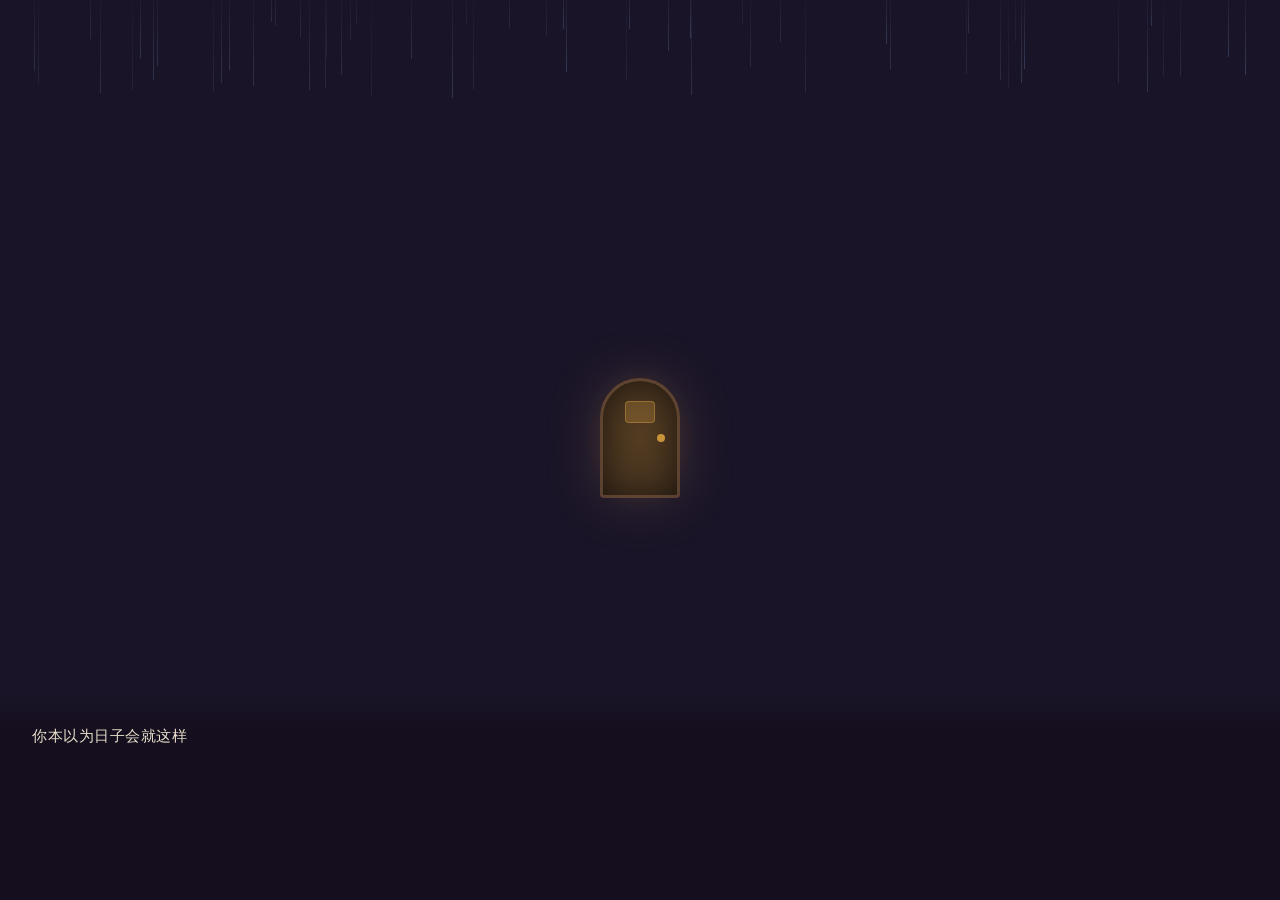
==== index.html @ b4257a32 "6.7" ====
<!DOCTYPE html>
<html lang="zh-CN">

<head>
  <meta charset="UTF-8">
  <meta name="viewport" content="width=device-width,initial-scale=1.0,maximum-scale=1.0,user-scalable=no">
  <title>拾猫记 · 有猫在就不一样</title>
  <link
    href="https://fonts.googleapis.com/css2?family=ZCOOL+KuaiLe&family=Nunito:wght@400;500;600;700;800;900&display=swap"
    rel="stylesheet">
  <link rel="stylesheet" href="./styles/main.css">
</head>

<body>

  <!-- ══════════════════════════════════════
     ONBOARDING
══════════════════════════════════════ -->
  <div id="ob">
    <div class="rain-wrap" id="rain"></div>
    <div class="door-scene">
      <div class="door">
        <div class="door-glow"></div>
        <div class="door-knob"></div>
        <div class="door-window"></div>
      </div>
      <div class="ob-cat" id="ob-cat">
        <img src="./assets/images/orange1.webp" style="width: 80px; height: auto; object-fit: contain;">
      </div>
    </div>

    <div class="ob-text-area">
      <p class="ob-line" id="ob0">你本以为日子会就这样</p>
      <p class="ob-line dim" id="ob1">平淡、无趣、重复地过下去</p>
      <p class="ob-line" id="ob2">直到那天晚上你回家——</p>
      <p class="ob-line" id="ob3">门口蹲着一只小猫</p>
      <p class="ob-line dim" id="ob4">它望着你，轻轻地叫了一声</p>
    </div>

    <div id="ob-name-step">
      <p class="ob-name-label">给它起个名字吧</p>
      <input class="ob-name-inp" id="ob-name-inp" type="text" placeholder="小橘 / 咪咪 / 豆豆..." maxlength="6">
      <button class="ob-start-btn" onclick="startApp()">带它回家 🐾</button>
    </div>
  </div>

  <!-- Stars layer -->
  <div class="stars" id="stars-layer"></div>

  <!-- ══════════════════════════════════════
     HOME SCREEN
══════════════════════════════════════ -->
  <div class="screen" id="s-home">

    <div class="time-banner">
      <div class="tb-left">
        <div class="time-word" id="time-word">清晨</div>
        <div class="time-sub" id="time-sub">今天也要好好过 ·͜·</div>
      </div>
      <div class="coin-chip">
        <span class="coin-icon">★</span>
        <span class="coin-val" id="coin-display">50</span>
      </div>
    </div>

    <div class="aff-strip">
      <div class="aff-hearts-row" id="aff-hearts"></div>
      <span class="aff-pct" id="aff-pct">0%</span>
      <span class="aff-level-badge" id="aff-badge">流浪猫</span>
    </div>

    <!-- 新增：饥饿度条 -->
    <div class="hunger-bar-wrap"
      style="margin: 8px 22px 0; background: var(--cream2); border-radius: 50px; padding: 4px 12px; display: flex; align-items: center; gap: 8px; border: 1px solid rgba(61,32,16,0.06);">
      <span style="font-size: 12px; font-weight: 800; color: var(--brown3); white-space: nowrap;">能量状态</span>
      <div style="flex: 1; height: 6px; background: rgba(61,32,16,0.1); border-radius: 3px; overflow: hidden;">
        <div id="hunger-fill" style="height: 100%; background: var(--sage); width: 100%; transition: width 0.5s;"></div>
      </div>
      <span id="hunger-label"
        style="font-size: 12px; font-weight: 700; color: var(--sage); min-width: 72px; text-align: right;">饱饱的 ✨</span>
    </div>

    <div class="cat-zone">
      <div class="bubble-wrap">
        <div class="speech-bub" id="speech-bub">喵……</div>
      </div>

      <button class="cat-btn" id="cat-home-btn" onclick="tapCatHome()">
        <img id="cat-main" class="anim-body" src="./assets/images/orange1.webp"
          style="width: 210px; height: auto; object-fit: contain; transform-origin: bottom center;">
        <div id="home-particles" style="position:absolute;inset:0;pointer-events:none"></div>
      </button>

      <div class="cat-name-tag" id="cat-name-tag">小橘</div>
    </div>

    <!-- 新增的：主页待办模块 -->
    <div class="home-todo" id="home-todo">
      <div class="ht-header">
        <div class="ht-title">📋 今日待办</div>
        <div class="ht-date" id="ht-date"></div>
      </div>
      <div class="task-add-row" style="margin-bottom:12px">
        <input class="task-inp" id="home-task-inp" type="text" placeholder="添加今日任务，完成+2🪙…">
        <button class="task-add-btn" onclick="addHomeTask()">添加</button>
      </div>
      <div class="task-list" id="home-task-list">
        <!-- 主页任务列表 -->
      </div>
      <!-- 移动到此：主页最近闹钟列表 -->
      <div id="home-alarm-wrap"
        style="display: none; margin-top: 14px; padding-top: 12px; border-top: 1px dashed rgba(61,32,16,0.1); flex-direction: column; gap: 8px;">
        <div style="display: flex; align-items: center; gap: 6px; margin-bottom: 4px;">
          <span style="font-size: 14px;">⏰</span>
          <span
            style="font-size: 12px; font-weight: 800; color: var(--brown3); letter-spacing: 1px; text-transform: uppercase;">闹钟</span>
        </div>
        <div id="home-alarm-list" style="display: flex; flex-direction: column; gap: 6px;">
          <!-- 闹钟列表将渲染在此 -->
        </div>
      </div>
    </div>



  </div>

  <!-- ══════════════════════════════════════
     INTERACT SCREEN
══════════════════════════════════════ -->
  <div class="screen" id="s-interact">
    <div class="isc-header">
      <div class="isc-title">和 <span id="i-cat-name">小橘</span> 在一起</div>
      <div class="isc-aff">好感 <span id="i-aff">0</span>/100</div>
    </div>

    <div class="tab-row">
      <button class="itab on" onclick="switchItab('pet',this)">🤚 抚摸</button>
      <button class="itab" onclick="switchItab('feed',this)">🐟 喂食</button>
      <button class="itab" onclick="switchItab('play',this)">🎾 玩耍</button>
    </div>

    <!-- PET -->
    <div class="ipanel on" id="ip-pet">
      <div class="pet-stage">
        <div class="pet-hint">轻轻点击猫咪，它会有反应的</div>
        <div class="pet-reward-badge">好感 +2 / 次 &nbsp;🐾</div>
        <button class="pet-cat-btn" onclick="petCat()" style="position:relative">
          <img id="cat-pet-img" src="./assets/images/orange1.webp" style="width: 170px; height: auto; object-fit: contain; transition: transform 0.15s ease;">
          <div id="pet-particles" style="position:absolute;inset:0;pointer-events:none"></div>
        </button>
        <div class="pet-stat">
          <div class="pet-count-text">今日已抚摸 <span id="pet-count">0</span> 次</div>
        </div>
      </div>
    </div>

    <!-- FEED -->
    <div class="ipanel" id="ip-feed">
      <div class="food-grid">
        <div class="food-card" onclick="feed('fish')">
          <div class="fc-icon">🐟</div>
          <div class="fc-name">小鱼干</div>
          <div class="fc-desc">猫咪最爱的零食，随时可以给</div>
          <div class="fc-bottom">
            <span class="fc-price">免费</span>
            <span class="fc-aff">+5 ♥</span>
            <span id="fst-fish" class="fc-stock">库存:3</span>
          </div>
        </div>
        <div class="food-card" onclick="feed('milk')">
          <div class="fc-icon">🥛</div>
          <div class="fc-name">猫用牛奶</div>
          <div class="fc-desc">无乳糖配方，对猫咪友好</div>
          <div class="fc-bottom">
            <span class="fc-price">免费</span>
            <span class="fc-aff">+3 ♥</span>
            <span id="fst-milk" class="fc-stock">库存:2</span>
          </div>
        </div>
        <div class="food-card" onclick="feed('treat')">
          <div class="fc-icon">🍬</div>
          <div class="fc-name">猫咪零食</div>
          <div class="fc-desc">特殊配方，猫咪超级喜欢</div>
          <div class="fc-bottom">
            <span class="fc-price">5🪙</span>
            <span class="fc-aff">+4 ♥</span>
            <span id="fst-treat" class="fc-empty">库存:0</span>
          </div>
        </div>
        <div class="food-card" onclick="feed('cake')">
          <div class="fc-icon">🎂</div>
          <div class="fc-name">生日蛋糕</div>
          <div class="fc-desc">特别的日子用，满满爱意</div>
          <div class="fc-bottom">
            <span class="fc-price">20🪙</span>
            <span class="fc-aff">+10 ♥</span>
            <span id="fst-cake" class="fc-empty">库存:0</span>
          </div>
        </div>
      </div>
    </div>

    <!-- PLAY -->
    <div class="ipanel" id="ip-play">
      <div class="play-grid">
        <div class="play-card" onclick="play('ball')">
          <div class="pc-icon">🎾</div>
          <div class="pc-name">扔球玩耍</div>
          <div class="pc-need">消耗 1 网球</div>
          <div class="pc-aff">好感 +4 ♥</div>
          <div id="pst-ball" class="pc-stock">库存:1</div>
        </div>
        <div class="play-card" onclick="play('yarn')">
          <div class="pc-icon">🧶</div>
          <div class="pc-name">追毛线球</div>
          <div class="pc-need">消耗 1 毛线球</div>
          <div class="pc-aff">好感 +3 ♥</div>
          <div id="pst-yarn" class="pc-stock">库存:0</div>
        </div>
        <div class="play-card" onclick="play('laser')">
          <div class="pc-icon">🔴</div>
          <div class="pc-name">激光笔逗猫</div>
          <div class="pc-need">消耗 1 激光笔</div>
          <div class="pc-aff">好感 +6 ♥</div>
          <div id="pst-laser" class="pc-stock">库存:0</div>
        </div>
        <div class="play-card" onclick="play('free')">
          <div class="pc-icon">✋</div>
          <div class="pc-name">徒手逗猫</div>
          <div class="pc-need">随时可用 ∞</div>
          <div class="pc-aff">好感 +1 ♥</div>
          <div class="pc-stock">不限量</div>
        </div>
      </div>
    </div>
  </div>

  <!-- ══════════════════════════════════════
     FEATURES SCREEN
══════════════════════════════════════ -->
  <div class="screen" id="s-feat">
    <div class="feat-header">功能中心</div>
    <div class="feat-sub">使用这些功能获取代币，用代币换取与猫咪互动的机会</div>
    <div class="feat-grid">
      <div class="feat-card" onclick="openModal('reading')" style="color:#C8714A">
        <div class="fci">📖</div>
        <div class="fcn">专注阅读</div>
        <div class="fcd">设定读书时间，<br>完成后解锁专属互动</div>
        <div class="fce">🪙 每25分钟 +10</div>
      </div>
      <div class="feat-card" onclick="openModal('music')" style="color:#7A6B9E">
        <div class="fci">🎵</div>
        <div class="fcn">轻音乐</div>
        <div class="fcd">舒缓的旋律，<br>让猫咪也放松下来</div>
        <div class="fce">🪙 每30分钟 +5</div>
      </div>
      <div class="feat-card" onclick="openModal('alarm')" style="color:#4A84C4">
        <div class="fci">⏰</div>
        <div class="fcn">智能闹钟</div>
        <div class="fcd">让猫咪在清晨<br>温柔地叫醒你</div>
        <div class="fce">🪙 按时起床 +5</div>
      </div>
      <div class="feat-card" onclick="openModal('calendar')" style="color:#7A9E7E">
        <div class="fci">📅</div>
        <div class="fcn">日历行程</div>
        <div class="fcd">记录每日计划，<br>不错过生活的细节</div>
        <div class="fce">🪙 完成任务 +2</div>
      </div>
      <div class="feat-card" onclick="openModal('notes')" style="color:#C8943A">
        <div class="fci">📝</div>
        <div class="fcn">灵感笔记</div>
        <div class="fcd">把那些一闪而过的<br>念头记下来</div>
        <div class="fce">🪙 每次保存 +2</div>
      </div>
      <div class="feat-card" onclick="toast('🌙 睡眠助手即将到来～')" style="color:#4A5580">
        <div class="fci">🌙</div>
        <div class="fcn">睡眠助手</div>
        <div class="fcd">白噪音与故事<br>帮你安然入睡</div>
        <div class="fce" style="background:var(--cream2);color:var(--brown3)">即将上线</div>
      </div>
    </div>
  </div>

  <!-- ══════════════════════════════════════
     SHOP SCREEN
══════════════════════════════════════ -->
  <div class="screen" id="s-shop">
    <div class="shop-header">
      <div class="shop-h1">喵喵商店</div>
      <div class="shop-wallet">🪙 <span id="shop-coins">50</span></div>
    </div>
    <div class="shop-sub">用日常积累的代币，换取与猫咪的美好时光</div>

    <div class="shop-sec">
      <div class="shop-sec-title">🍽 食物</div>
      <div class="shop-grid">
        <div class="shop-card" onclick="buy('fish',5,3,'fish')">
          <div class="sci">🐟</div>
          <div class="scn">小鱼干 ×3</div>
          <div class="scp">🪙 5</div>
          <div class="scs">已有:<span id="si-fish">3</span></div>
        </div>
        <div class="shop-card" onclick="buy('milk',8,2,'milk')">
          <div class="sci">🥛</div>
          <div class="scn">猫用牛奶 ×2</div>
          <div class="scp">🪙 8</div>
          <div class="scs">已有:<span id="si-milk">2</span></div>
        </div>
        <div class="shop-card" onclick="buy('treat',12,2,'treat')">
          <div class="sci">🍬</div>
          <div class="scn">猫咪零食 ×2</div>
          <div class="scp">🪙 12</div>
          <div class="scs">已有:<span id="si-treat">0</span></div>
        </div>
        <div class="shop-card" onclick="buy('cake',20,1,'cake')">
          <div class="sci">🎂</div>
          <div class="scn">生日蛋糕</div>
          <div class="scp">🪙 20</div>
          <div class="scs">已有:<span id="si-cake">0</span></div>
        </div>
      </div>
    </div>

    <div class="shop-sec">
      <div class="shop-sec-title">🎮 玩具</div>
      <div class="shop-grid">
        <div class="shop-card" onclick="buy('ball',10,2,'ball')">
          <div class="sci">🎾</div>
          <div class="scn">网球 ×2</div>
          <div class="scp">🪙 10</div>
          <div class="scs">已有:<span id="si-ball">1</span></div>
        </div>
        <div class="shop-card" onclick="buy('yarn',8,2,'yarn')">
          <div class="sci">🧶</div>
          <div class="scn">毛线球 ×2</div>
          <div class="scp">🪙 8</div>
          <div class="scs">已有:<span id="si-yarn">0</span></div>
        </div>
        <div class="shop-card" onclick="buy('laser',15,1,'laser')">
          <div class="sci">🔴</div>
          <div class="scn">激光笔</div>
          <div class="scp">🪙 15</div>
          <div class="scs">已有:<span id="si-laser">0</span></div>
        </div>
      </div>
    </div>

    <div class="shop-sec">
      <div class="shop-sec-title">✨ 特别礼物</div>
      <div class="shop-grid">
        <div class="shop-card" onclick="buy('bow',30,1,'bow')">
          <div class="sci">🎀</div>
          <div class="scn">蝴蝶结</div>
          <div class="scp">🪙 30</div>
          <div class="scs">已有:<span id="si-bow">0</span></div>
        </div>
        <div class="shop-card" onclick="buy('crown',50,1,'crown')">
          <div class="sci">👑</div>
          <div class="scn">猫咪皇冠</div>
          <div class="scp">🪙 50</div>
          <div class="scs">已有:<span id="si-crown">0</span></div>
        </div>
        <div class="shop-card" onclick="buy('bed',40,1,'bed')">
          <div class="sci">🛏</div>
          <div class="scn">豪华猫窝</div>
          <div class="scp">🪙 40</div>
          <div class="scs">已有:<span id="si-bed">0</span></div>
        </div>
      </div>
    </div>
  </div>

  <!-- ══════════════════════════════════════
     CUSTOMIZE SCREEN
══════════════════════════════════════ -->
  <div class="screen" id="s-cust">
    <div class="cust-h1">自定义你的猫咪</div>

    <div class="cust-card">
      <div class="cc-title">👀 预览</div>
      <div class="cat-preview-center">
        <img id="cat-preview" src="./assets/images/orange1.webp" style="width: 160px; height: auto; object-fit: contain;">
      </div>
      <div class="name-row">
        <input class="name-inp" id="name-inp" type="text" placeholder="给猫咪起个名字…" maxlength="6" value="小橘">
        <button class="name-save" onclick="saveName()">保存</button>
      </div>
    </div>

    <div class="cust-card">
      <div class="cc-title">🐱 猫咪品种</div>
      <div class="swatch-row" id="breed-swatches">
        <div class="swatch-wrap" data-breed="orange" onclick="setBreed('orange',this)">
          <div class="swatch" style="background:linear-gradient(135deg, #FFB07C, #C8714A)"></div>
          <div class="sw-label">橘猫</div>
        </div>
        <div class="swatch-wrap" data-breed="xianluo" onclick="setBreed('xianluo',this)">
          <div class="swatch" style="background:linear-gradient(135deg, #EADBC8, #8B7E74)"></div>
          <div class="sw-label">暹罗猫</div>
        </div>
        <div class="swatch-wrap" data-breed="buou" onclick="setBreed('buou',this)">
          <div class="swatch" style="background:linear-gradient(135deg, #F9F5F6, #8EACCD)"></div>
          <div class="sw-label">布偶猫</div>
        </div>
        <div class="swatch-wrap" data-breed="garfield" onclick="setBreed('garfield',this)">
          <div class="swatch" style="background:linear-gradient(135deg, #CCD1D9, #5D6D7E)"></div>
          <div class="sw-label">加菲猫</div>
        </div>
      </div>
    </div>


    <div class="cust-card">
      <div class="cc-title">📏 体型</div>
      <div class="size-row">
        <button class="sz-btn" onclick="setSize('small',this)">🐱 小猫咪</button>
        <button class="sz-btn on" onclick="setSize('medium',this)">😸 正常</button>
        <button class="sz-btn" onclick="setSize('large',this)">😻 肥宅猫</button>
      </div>
    </div>

    <div class="cust-card">
      <div class="cc-title">🔊 配音风格</div>
      <div class="voice-row">
        <button class="vc-btn on" onclick="setVoice('cute',this)">🌸 软萌</button>
        <button class="vc-btn" onclick="setVoice('cool',this)">😎 傲娇</button>
        <button class="vc-btn" onclick="setVoice('baby',this)">👶 幼猫</button>
        <button class="vc-btn" onclick="setVoice('wise',this)">🧙 老猫</button>
      </div>
    </div>

    <!-- 开发者选项 -->
    <div class="cust-card" style="border:1.5px dashed rgba(61,32,16,0.15);background:var(--cream2)">
      <div class="cc-title" style="color:var(--brown3);font-size:12px;letter-spacing:1px">⚙️ 开发者选项</div>
      <p style="font-size:11px;color:var(--brown3);font-weight:600;margin-bottom:12px;line-height:1.6">
        重置所有数据并返回欢迎界面，用于演示和测试。</p>
      <button onclick="devReset()" style="
      width:100%;padding:11px;border:1.5px solid rgba(180,60,40,0.3);
      border-radius:var(--r);background:rgba(180,60,40,0.05);
      font-family:'Nunito',sans-serif;font-weight:800;font-size:13px;
      color:#A03020;cursor:pointer;transition:all .2s;
    " onmouseover="this.style.background='rgba(180,60,40,0.1)'"
        onmouseout="this.style.background='rgba(180,60,40,0.05)'">
        🔄 重置并返回欢迎界面
      </button>
    </div>
  </div>

  <!-- ══════════════════════════════════════
     NAV BAR
══════════════════════════════════════ -->
  <nav id="nav">
    <button class="nb on" id="nb-home" onclick="switchScreen('home',this)">
      <div class="ni">
        <svg viewBox="0 0 24 24" fill="currentColor" width="22" height="22">
          <path d="M10 20v-6h4v6h5v-8h3L12 3 2 12h3v8z" />
        </svg>
      </div>
      <div class="nl">首页</div>
    </button>
    <button class="nb" id="nb-interact" onclick="switchScreen('interact',this)">
      <div class="ni">
        <svg viewBox="0 0 24 24" fill="none" stroke="currentColor" stroke-width="2" width="22" height="22">
          <path
            d="M20.84 4.61a5.5 5.5 0 00-7.78 0L12 5.67l-1.06-1.06a5.5 5.5 0 00-7.78 7.78l1.06 1.06L12 21.23l7.78-7.78 1.06-1.06a5.5 5.5 0 000-7.78z" />
        </svg>
      </div>
      <div class="nl">互动</div>
    </button>
    <button class="nb-center" id="nb-center" onclick="switchScreen('feat',null)">
      <svg viewBox="0 0 24 24" fill="none" stroke="white" stroke-width="2.5" width="26" height="26">
        <circle cx="12" cy="12" r="10" />
        <line x1="12" y1="8" x2="12" y2="16" />
        <line x1="8" y1="12" x2="16" y2="12" />
      </svg>
    </button>
    <button class="nb" id="nb-shop" onclick="switchScreen('shop',this)">
      <div class="ni">
        <svg viewBox="0 0 24 24" fill="none" stroke="currentColor" stroke-width="2" width="22" height="22">
          <path d="M6 2L3 6v14a2 2 0 002 2h14a2 2 0 002-2V6l-3-4zM3 6h18M16 10a4 4 0 01-8 0" />
        </svg>
      </div>
      <div class="nl">商店</div>
    </button>
    <button class="nb" id="nb-cust" onclick="switchScreen('cust',this)">
      <div class="ni">
        <svg viewBox="0 0 24 24" fill="none" stroke="currentColor" stroke-width="2" width="22" height="22">
          <path d="M12 20h9M16.5 3.5a2.121 2.121 0 013 3L7 19l-4 1 1-4L16.5 3.5z" />
        </svg>
      </div>
      <div class="nl">自定义</div>
    </button>
  </nav>

  <!-- ══════════════════════════════════════
     MODALS
══════════════════════════════════════ -->

  <!-- Reading -->
  <div class="moverlay" id="m-reading" onclick="closeModalIfBg(event,'reading')">
    <div class="msheet">
      <div class="mhandle"></div>
      <div class="mhead">
        <div class="mtitle">📖 专注阅读</div>
        <button class="mclose" onclick="closeModal('reading')">✕</button>
      </div>
      <div class="mbody">
        <div class="session-btns">
          <button class="sess on" onclick="setSess(25,this)">25 分钟</button>
          <button class="sess" onclick="setSess(45,this)">45 分钟</button>
          <input type="number" id="custom-sess-inp" placeholder="自定义(分)"
            style="flex:1; width: 70px; padding: 8px; border: 1.5px solid var(--cream3); border-radius: 50px; text-align: center; font-family: 'Nunito', sans-serif; font-weight: 700; font-size: 12px; color: var(--brown); background: none; outline: none;"
            min="1" max="180" onchange="setSess(parseInt(this.value) || 25, null)">
        </div>
        <div class="timer-face">
          <div class="timer-num" id="timer-display">25:00</div>
          <div class="timer-lbl">专注计时中 · 猫咪也在陪你</div>
        </div>
        <div class="timer-note" id="timer-note">完成后获得 🪙 10 代币</div>
        <div class="timer-btns">
          <button class="tbtn tbtn-reset" onclick="resetTimer()">重置</button>
          <button class="tbtn tbtn-start" id="timer-btn" onclick="toggleTimer()">开始</button>
        </div>
      </div>
    </div>
  </div>

  <!-- Music -->
  <div class="moverlay" id="m-music" onclick="closeModalIfBg(event,'music')">
    <div class="msheet">
      <div class="mhandle"></div>
      <div class="mhead">
        <div class="mtitle">🎵 轻音乐</div>
        <button class="mclose" onclick="closeModal('music')">✕</button>
      </div>
      <div class="mbody">
        <div class="music-wrap">
          <div class="music-art" id="m-art" style="background:linear-gradient(135deg,#7B6BA0,#4A4268)">🎵</div>
          <div class="music-info">
            <div class="m-track" id="m-track">雨天的咖啡馆</div>
            <div class="m-artist">轻音乐 · 放松系列</div>
          </div>
          <div class="m-prog" onclick="seekMusic(event)">
            <div class="m-fill" id="m-fill" style="width:0%"></div>
          </div>
          <div class="m-times"><span id="m-cur">0:00</span><span id="m-tot">3:24</span></div>
          <div class="m-ctrls">
            <button class="m-ctrl" onclick="prevTrack()">⏮</button>
            <button class="m-play" id="m-playbtn" onclick="toggleMusic()">▶</button>
            <button class="m-ctrl" onclick="nextTrack()">⏭</button>
          </div>
        </div>
        <div class="playlist" id="playlist"></div>
      </div>
    </div>
  </div>

  <!-- Alarm -->
  <div class="moverlay" id="m-alarm" onclick="closeModalIfBg(event,'alarm')">
    <div class="msheet">
      <div class="mhandle"></div>
      <div class="mhead">
        <div class="mtitle">⏰ 智能闹钟</div>
        <button class="mclose" onclick="closeModal('alarm')">✕</button>
      </div>
      <div class="mbody">
        <div class="clock-face">
          <div class="clock-big" id="clock-now">00:00</div>
          <div class="clock-sub">当前时间</div>
        </div>
        <div class="alarm-inp-row">
          <input class="alarm-inp" id="alarm-time" type="time" value="07:30">
          <input class="alarm-inp" id="alarm-lbl" type="text" placeholder="备注">
          <button class="alarm-add-btn" onclick="addAlarm()">添加</button>
        </div>
        <div class="alarm-list" id="alarm-list"></div>
      </div>
    </div>
  </div>

  <!-- Calendar -->
  <div class="moverlay" id="m-calendar" onclick="closeModalIfBg(event,'calendar')">
    <div class="msheet">
      <div class="mhandle"></div>
      <div class="mhead">
        <div class="mtitle">📅 日历行程</div>
        <button class="mclose" onclick="closeModal('calendar')">✕</button>
      </div>
      <div class="mbody">
        <div class="cal-nav-row">
          <button class="cal-nav-btn" onclick="calNav(-1)">‹</button>
          <div class="cal-month-lbl" id="cal-lbl"></div>
          <button class="cal-nav-btn" onclick="calNav(1)">›</button>
        </div>
        <div class="cal-wdays">
          <div class="cal-wd">日</div>
          <div class="cal-wd">一</div>
          <div class="cal-wd">二</div>
          <div class="cal-wd">三</div>
          <div class="cal-wd">四</div>
          <div class="cal-wd">五</div>
          <div class="cal-wd">六</div>
        </div>
        <div class="cal-days" id="cal-days"></div>
        <div class="task-add-row">
          <input class="task-inp" id="task-inp" type="text" placeholder="添加今日任务…">
          <button class="task-add-btn" onclick="addTask()">添加</button>
        </div>
        <div class="task-list" id="task-list"></div>
      </div>
    </div>
  </div>

  <!-- Notes -->
  <div class="moverlay" id="m-notes" onclick="closeModalIfBg(event,'notes')">
    <div class="msheet">
      <div class="mhandle"></div>
      <div class="mhead">
        <div class="mtitle">📝 灵感笔记</div>
        <button class="mclose" onclick="closeModal('notes')">✕</button>
      </div>
      <div class="mbody">
        <textarea class="note-ta" id="note-ta" placeholder="今天和小橘一起……&#10;把那些一闪而过的念头记下来吧"></textarea>
        <div class="note-footer">
          <div class="note-wc" id="note-wc">0 字</div>
          <button class="note-save" onclick="saveNote()">💾 保存 (+2🪙)</button>
        </div>
      </div>
    </div>
  </div>

  <div id="toast"></div>

  <!-- ══════════════════════════════════════
     JAVASCRIPT
══════════════════════════════════════ -->
  <script src="./scripts/app.js"></script>
</body>

</html>
---- styles/main.css ----
/* ══════════════════════════════════════════════
   ROOT & RESET
══════════════════════════════════════════════ */
    :root {
      --cream: #FBF5EC;
      --cream2: #F5ECD8;
      --cream3: #EDE0CC;
      --brown: #3D2010;
      --brown2: #7A4F32;
      --brown3: #B08868;
      --orange: #C8714A;
      --orange2: #E09060;
      --orange3: #F5B88A;
      --sage: #7A9E7E;
      --sage2: #A8C8AC;
      --sage3: #D4ECD8;
      --rose: #C4806A;
      --rose2: #DFA898;
      --rose3: #F5DDD4;
      --gold: #C8943A;
      --gold2: #E8B858;
      --gold3: #FDE8A8;
      --night: #1A1428;
      --night2: #2C2040;
      --night3: #3D2C5A;
      --r: 18px;
      --r2: 24px;
      --r3: 32px;
      --shadow: 0 4px 24px rgba(61, 32, 16, 0.10);
      --shadow2: 0 8px 32px rgba(61, 32, 16, 0.15);
      --cat-sz: 1;
    }

    *,
    *::before,
    *::after {
      box-sizing: border-box;
      margin: 0;
      padding: 0;
      -webkit-tap-highlight-color: transparent
    }

    html {
      min-height: 100vh;
      display: flex;
      justify-content: center;
      align-items: flex-start;
      background: #2A1C10;
      font-size: 16px
    }

    body {
      width: 100%;
      max-width: 400px;
      min-height: 100vh;
      font-family: 'Nunito', sans-serif;
      background: var(--cream);
      position: relative;
      overflow: hidden;
      display: flex;
      flex-direction: column;
    }

    /* paper texture */
    body::before {
      content: '';
      position: fixed;
      inset: 0;
      pointer-events: none;
      z-index: 0;
      background-image:
        repeating-linear-gradient(0deg, transparent, transparent 23px, rgba(61, 32, 16, 0.025) 23px, rgba(61, 32, 16, 0.025) 24px),
        repeating-linear-gradient(90deg, transparent, transparent 23px, rgba(61, 32, 16, 0.01) 23px, rgba(61, 32, 16, 0.01) 24px);
    }

    /* ══════════════════════════════════════════════
   SCREENS
══════════════════════════════════════════════ */
    .screen {
      display: none;
      position: absolute;
      top: 0;
      left: 0;
      right: 0;
      bottom: 72px;
      overflow-y: auto;
      overflow-x: hidden;
      z-index: 1;
    }

    .screen.on {
      display: block;
      opacity: 1;
      transform: none
    }

    /* ══════════════════════════════════════════════
   ONBOARDING — 捡猫故事
══════════════════════════════════════════════ */
    #ob {
      position: fixed;
      inset: 0;
      z-index: 9000;
      background: var(--night);
      display: flex;
      flex-direction: column;
      align-items: center;
      justify-content: flex-end;
      transition: opacity .8s;
      overflow: hidden;
    }

    #ob.fade {
      opacity: 0;
      pointer-events: none
    }

    /* Rain */
    .rain-wrap {
      position: absolute;
      inset: 0;
      overflow: hidden;
      pointer-events: none
    }

    .raindrop {
      position: absolute;
      top: -20px;
      width: 1px;
      background: linear-gradient(transparent, rgba(160, 200, 255, 0.35));
      animation: fall linear infinite;
    }

    @keyframes fall {
      to {
        transform: translateY(110vh)
      }
    }

    /* Door scene */
    .door-scene {
      position: absolute;
      top: 50%;
      left: 50%;
      transform: translate(-50%, -60%);
      display: flex;
      flex-direction: column;
      align-items: center;
    }

    .door {
      width: 80px;
      height: 120px;
      background: #3D2C1C;
      border-radius: 40px 40px 4px 4px;
      position: relative;
      border: 3px solid #5A4030;
      box-shadow: 0 0 60px rgba(255, 200, 100, 0.15), inset 0 0 30px rgba(0, 0, 0, 0.5);
    }

    .door-glow {
      position: absolute;
      inset: -20px;
      border-radius: 60px 60px 8px 8px;
      background: radial-gradient(ellipse at 50% 50%, rgba(255, 180, 80, 0.12), transparent 70%);
      animation: glow-pulse 3s ease-in-out infinite alternate;
    }

    @keyframes glow-pulse {
      0% {
        opacity: .6
      }

      100% {
        opacity: 1
      }
    }

    .door-knob {
      width: 8px;
      height: 8px;
      background: #C8943A;
      border-radius: 50%;
      position: absolute;
      right: 12px;
      top: 50%;
      transform: translateY(-50%)
    }

    .door-window {
      width: 30px;
      height: 22px;
      background: rgba(255, 190, 80, 0.2);
      border-radius: 4px;
      position: absolute;
      top: 20px;
      left: 50%;
      transform: translateX(-50%);
      border: 1px solid rgba(255, 190, 80, 0.3)
    }

    /* Tiny cat at door */
    .ob-cat {
      position: absolute;
      bottom: -8px;
      left: 50%;
      transform: translateX(-50%);
      opacity: 0;
    }

    @keyframes ob-appear {
      0% {
        opacity: 0;
        transform: translateX(-50%) translateY(20px)
      }

      100% {
        opacity: 1;
        transform: translateX(-50%) translateY(0)
      }
    }

    .ob-text-area {
      width: 100%;
      padding: 32px 32px 16px;
      background: linear-gradient(transparent, rgba(20, 14, 30, 0.95) 20%, rgba(20, 14, 30, 0.98) 100%);
      z-index: 2;
    }

    .ob-line {
      font-size: 15px;
      color: rgba(255, 245, 220, 0.9);
      line-height: 1.9;
      font-weight: 500;
      letter-spacing: .5px;
      margin-bottom: 4px;
      opacity: 0;
      transform: translateY(8px);
      transition: all .6s ease;
    }

    .ob-line.show {
      opacity: 1;
      transform: translateY(0)
    }

    .ob-line.dim {
      color: rgba(255, 245, 220, 0.55)
    }

    /* Name step */
    #ob-name-step {
      position: absolute;
      bottom: 0;
      left: 0;
      right: 0;
      padding: 20px 32px 36px;
      z-index: 10;
      background: rgba(20, 14, 30, 0.98);
      display: none;
      flex-direction: column;
      align-items: center;
      gap: 12px;
    }

    #ob-name-step.show {
      display: flex
    }

    .ob-name-label {
      font-size: 13px;
      color: rgba(255, 245, 220, 0.6);
      font-weight: 700;
      letter-spacing: 1px
    }

    .ob-name-inp {
      width: 100%;
      max-width: 280px;
      background: rgba(255, 255, 255, 0.08);
      border: 1px solid rgba(255, 245, 220, 0.2);
      border-radius: 50px;
      padding: 14px 24px;
      text-align: center;
      color: white;
      font-family: 'ZCOOL KuaiLe', cursive;
      font-size: 20px;
      outline: none;
      transition: border-color .3s;
    }

    .ob-name-inp:focus {
      border-color: rgba(255, 190, 80, 0.5)
    }

    .ob-name-inp::placeholder {
      color: rgba(255, 255, 255, 0.25)
    }

    .ob-start-btn {
      background: linear-gradient(135deg, var(--orange), var(--gold));
      border: none;
      border-radius: 50px;
      padding: 14px 40px;
      color: white;
      font-family: 'ZCOOL KuaiLe', cursive;
      font-size: 18px;
      cursor: pointer;
      box-shadow: 0 6px 24px rgba(200, 113, 74, 0.4);
      transition: all .2s;
      letter-spacing: 1px;
    }

    .ob-start-btn:active {
      transform: scale(0.97)
    }

    /* ══════════════════════════════════════════════
   NAV BAR
══════════════════════════════════════════════ */
    #nav {
      position: fixed;
      bottom: 0;
      left: 50%;
      transform: translateX(-50%);
      width: 100%;
      max-width: 400px;
      height: 72px;
      background: rgba(251, 245, 236, 0.96);
      backdrop-filter: blur(16px);
      border-top: 1px solid rgba(61, 32, 16, 0.08);
      display: flex;
      align-items: center;
      justify-content: space-around;
      z-index: 500;
    }

    .nb {
      display: flex;
      flex-direction: column;
      align-items: center;
      gap: 3px;
      border: none;
      background: none;
      cursor: pointer;
      padding: 6px 12px;
      border-radius: var(--r);
      transition: all .2s;
      flex: 1;
    }

    .nb.on .ni {
      color: var(--orange);
      transform: scale(1.1)
    }

    .nb.on .nl {
      color: var(--orange)
    }

    .ni {
      width: 24px;
      height: 24px;
      color: #B08868;
      transition: all .2s;
      display: flex;
      align-items: center;
      justify-content: center
    }

    .nl {
      font-size: 10px;
      font-weight: 800;
      color: #B08868;
      transition: color .2s;
      letter-spacing: .3px
    }

    /* center nav button */
    .nb-center {
      width: 56px;
      height: 56px;
      background: linear-gradient(135deg, var(--orange), var(--gold2));
      border: none;
      border-radius: 50%;
      cursor: pointer;
      margin-top: -16px;
      box-shadow: 0 6px 20px rgba(200, 113, 74, 0.35);
      display: flex;
      align-items: center;
      justify-content: center;
      transition: all .2s;
      flex-shrink: 0;
    }

    .nb-center:active {
      transform: scale(0.95)
    }

    .nb-center.ctr-on {
      background: linear-gradient(135deg, var(--brown), var(--brown2));
      box-shadow: 0 6px 20px rgba(61, 32, 16, 0.3)
    }

    /* ══════════════════════════════════════════════
   HOME SCREEN
══════════════════════════════════════════════ */
    #s-home {
      background:
        linear-gradient(rgba(251, 245, 236, 0.62), rgba(251, 245, 236, 0.72)),
        url('../assets/images/background.webp') center top / cover no-repeat,
        var(--cream);
      padding-bottom: 20px;
    }

    /* Time banner */
    .time-banner {
      padding: 20px 22px 0;
      display: flex;
      justify-content: space-between;
      align-items: flex-start;
    }

    .time-word {
      font-family: 'ZCOOL KuaiLe', cursive;
      font-size: 26px;
      color: var(--brown);
      line-height: 1;
      margin-bottom: 4px;
    }

    .time-sub {
      font-size: 12px;
      color: var(--brown3);
      font-weight: 600;
      letter-spacing: .5px
    }

    .coin-chip {
      display: flex;
      align-items: center;
      gap: 6px;
      background: var(--gold3);
      border-radius: 50px;
      padding: 8px 14px;
      border: 1px solid rgba(200, 148, 58, 0.2);
    }

    .coin-icon {
      width: 18px;
      height: 18px;
      border-radius: 50%;
      display: inline-flex;
      align-items: center;
      justify-content: center;
      background: radial-gradient(circle at 32% 28%, #FFE9A6 0 18%, #F3B23D 45%, #D98A26 100%);
      border: 2px solid #F6C45C;
      box-shadow: inset 0 0 0 2px rgba(255, 238, 170, 0.55), 0 2px 4px rgba(200, 148, 58, 0.18);
      color: #9F641F;
      font-family: 'Nunito', sans-serif;
      font-size: 10px;
      font-weight: 900;
      line-height: 1;
    }

    .coin-val {
      font-weight: 900;
      color: var(--gold);
      font-size: 15px;
      font-family: 'ZCOOL KuaiLe', cursive
    }

    /* Affection strip */
    .aff-strip {
      margin: 12px 22px 0;
      background: var(--cream2);
      border-radius: var(--r);
      padding: 10px 16px;
      display: flex;
      align-items: center;
      gap: 10px;
      border: 1px solid rgba(61, 32, 16, 0.06);
    }

    .aff-hearts-row {
      display: flex;
      gap: 2px;
      flex: 1
    }

    .ah {
      font-size: 14px;
      transition: all .3s;
      animation: none
    }

    .ah.lit {
      animation: pulse-heart 1s ease-in-out infinite alternate
    }

    @keyframes pulse-heart {
      0% {
        transform: scale(1)
      }

      100% {
        transform: scale(1.18)
      }
    }

    .aff-pct {
      font-size: 11px;
      color: var(--brown3);
      font-weight: 700;
      margin-left: 2px
    }

    .aff-level-badge {
      background: var(--rose3);
      border-radius: 50px;
      padding: 3px 10px;
      font-size: 10px;
      font-weight: 800;
      color: var(--rose);
      white-space: nowrap;
    }

    /* Cat zone */
    .cat-zone {
      display: flex;
      flex-direction: column;
      align-items: center;
      padding: 8px 0 0;
      position: relative;
    }

    .bubble-wrap {
      position: relative;
      margin-bottom: 10px;
      max-width: 240px;
    }

    .speech-bub {
      background: white;
      border-radius: 22px;
      padding: 11px 18px;
      font-size: 13px;
      font-weight: 700;
      color: var(--brown);
      line-height: 1.6;
      text-align: center;
      box-shadow: 0 4px 20px rgba(61, 32, 16, 0.08);
      border: 1px solid rgba(61, 32, 16, 0.05);
      animation: bub-in .4s cubic-bezier(.34, 1.56, .64, 1);
      position: relative;
    }

    .speech-bub::after {
      content: '';
      position: absolute;
      bottom: -11px;
      left: 50%;
      transform: translateX(-50%);
      border: 7px solid transparent;
      border-top-color: white;
    }

    @keyframes bub-in {
      from {
        opacity: 0;
        transform: scale(.9) translateY(-4px)
      }

      to {
        opacity: 1;
        transform: scale(1) translateY(0)
      }
    }

    .cat-btn {
      cursor: pointer;
      background: none;
      border: none;
      padding: 0;
      transition: transform .12s;
      filter: drop-shadow(0 12px 28px rgba(61, 32, 16, 0.12));
      position: relative;
    }

    .cat-btn:active {
      transform: scale(0.96)
    }

    #cat-main {
      transition: transform .3s ease
    }

    .cat-name-tag {
      margin-top: 10px;
      font-family: 'ZCOOL KuaiLe', cursive;
      font-size: 20px;
      color: var(--brown2);
      letter-spacing: 1px;
    }

    /* tap particles */
    .particle {
      position: absolute;
      pointer-events: none;
      font-size: 16px;
      animation: particle-fly .8s ease-out forwards;
    }

    @keyframes particle-fly {
      0% {
        opacity: 1;
        transform: translate(0, 0) scale(1) rotate(0deg)
      }

      100% {
        opacity: 0;
        transform: translate(var(--tx), var(--ty)) scale(0) rotate(var(--tr))
      }
    }

    /* Home To-Do */
    .home-todo {
      margin: 16px 22px 0;
      background: rgba(255, 255, 255, 0.65);
      backdrop-filter: blur(12px);
      -webkit-backdrop-filter: blur(12px);
      border-radius: var(--r2);
      padding: 18px;
      box-shadow: 0 8px 32px rgba(61, 32, 16, 0.08);
      border: 1px solid rgba(255, 255, 255, 0.3);
    }

    .ht-header {
      display: flex;
      align-items: flex-end;
      justify-content: space-between;
      margin-bottom: 12px;
    }

    .ht-title {
      font-family: 'ZCOOL KuaiLe', cursive;
      font-size: 16px;
      color: var(--brown);
    }

    .ht-date {
      font-size: 11px;
      font-weight: 800;
      color: var(--brown3);
    }

    /* Day log / Cat Dynamic */
    .day-log {
      margin: 16px 22px 0;
      background: rgba(255, 255, 255, 0.65);
      backdrop-filter: blur(12px);
      -webkit-backdrop-filter: blur(12px);
      border-radius: var(--r2);
      padding: 16px 18px;
      box-shadow: 0 8px 32px rgba(61, 32, 16, 0.08);
      border: 1px solid rgba(255, 255, 255, 0.3);
    }

    .dl-title {
      font-family: 'ZCOOL KuaiLe', cursive;
      font-size: 15px;
      color: var(--brown);
      margin-bottom: 10px
    }

    .dl-row {
      display: flex;
      align-items: center;
      gap: 8px;
      margin-bottom: 7px
    }

    .dl-dot {
      width: 6px;
      height: 6px;
      border-radius: 50%;
      background: var(--orange3);
      flex-shrink: 0
    }

    .dl-text {
      font-size: 12px;
      font-weight: 600;
      color: var(--brown2);
      flex: 1
    }

    .dl-val {
      font-size: 12px;
      font-weight: 800;
      color: var(--orange)
    }

    .dl-empty {
      font-size: 12px;
      color: var(--brown3);
      text-align: center;
      padding: 6px 0;
      font-weight: 600
    }

    /* ══════════════════════════════════════════════
   CAT SVG ANIMATIONS
══════════════════════════════════════════════ */
    @keyframes breathe {
      0%,
      100% {
        transform: scale(var(--cat-sz, 1)) scaleY(1)
      }
      50% {
        transform: scale(var(--cat-sz, 1)) scaleY(1.025)
      }
    }

    @keyframes sway-tail {

      0%,
      100% {
        transform: rotate(0deg)
      }

      50% {
        transform: rotate(7deg)
      }
    }

    @keyframes blink-eye {

      0%,
      100% {
        transform: scaleY(1)
      }
    }

    @keyframes happy-jump {
      0%,
      100% {
        transform: scale(var(--cat-sz, 1)) translateY(0)
      }
      30% {
        transform: scale(var(--cat-sz, 1)) translateY(-14px) rotate(-4deg)
      }
      70% {
        transform: scale(var(--cat-sz, 1)) translateY(-7px) rotate(3deg)
      }
    }

    @keyframes sleepy {

      0%,
      100% {
        transform: scaleY(1)
      }

      50% {
        transform: scaleY(0.3)
      }
    }

    .anim-body {
      animation: breathe 3.5s ease-in-out infinite;
      transform-origin: center bottom
    }

    #svg-tail {
      animation: sway-tail 2.8s ease-in-out infinite;
      transform-origin: 148px 178px
    }

    .eye-l,
    .eye-r {
      animation: none
    }


    /* 睡眠状态：闭眼 */
    #cat-main.is-sleeping .eye-l,
    #cat-main.is-sleeping .eye-r {
      animation: none;
    }

    #cat-main.is-sleeping .eye-l ellipse,
    #cat-main.is-sleeping .eye-r ellipse,
    #cat-main.is-sleeping .eye-l circle,
    #cat-main.is-sleeping .eye-r circle {
      display: none;
    }

    #cat-main.is-sleeping .eye-l::after,
    #cat-main.is-sleeping .eye-r::after {
      content: "";
    }

    /* 实际上直接用 CSS 在 SVG 内部控制显示更方便 */
    #cat-main.is-sleeping .eye-l,
    #cat-main.is-sleeping .eye-r {
      opacity: 0.3;
      transform: scaleY(0.1);
      transform-origin: center;
    }

    /* 饥饿状态动画 - 只在非常饿时摇晃 */
    #cat-main.starving {
      animation: sad-sway 2s ease-in-out infinite;
      filter: grayscale(30%) brightness(0.95);
    }

    @keyframes sad-sway {
      0%, 100% { transform: rotate(0deg); }
      25% { transform: rotate(-3deg); }
      75% { transform: rotate(3deg); }
    }

    /* ══════════════════════════════════════════════
   INTERACT SCREEN
══════════════════════════════════════════════ */
    #s-interact {
      background:
        linear-gradient(rgba(251, 245, 236, 0.62), rgba(251, 245, 236, 0.72)),
        url('../assets/images/background.webp') center top / cover no-repeat,
        var(--cream)
    }

    .isc-header {
      padding: 20px 22px 0;
      display: flex;
      align-items: center;
      justify-content: space-between;
    }

    .isc-title {
      font-family: 'ZCOOL KuaiLe', cursive;
      font-size: 22px;
      color: var(--brown)
    }

    .isc-aff {
      font-size: 12px;
      font-weight: 700;
      color: var(--brown3)
    }

    .tab-row {
      display: flex;
      gap: 0;
      margin: 14px 22px 0;
      background: var(--cream2);
      border-radius: 50px;
      padding: 4px;
      border: 1px solid rgba(61, 32, 16, 0.06);
    }

    .itab {
      flex: 1;
      border: none;
      border-radius: 50px;
      padding: 9px 4px;
      font-family: 'Nunito', sans-serif;
      font-weight: 800;
      font-size: 12px;
      cursor: pointer;
      transition: all .2s;
      color: var(--brown3);
      background: none;
    }

    .itab.on {
      background: white;
      color: var(--orange);
      box-shadow: 0 2px 8px rgba(61, 32, 16, 0.08)
    }

    .ipanel {
      display: none;
      padding: 16px 22px
    }

    .ipanel.on {
      display: block
    }

    /* Pet panel */
    .pet-stage {
      background: rgba(255, 255, 255, 0.65);
      backdrop-filter: blur(12px);
      -webkit-backdrop-filter: blur(12px);
      border-radius: var(--r2);
      padding: 20px;
      box-shadow: 0 8px 32px rgba(61, 32, 16, 0.08);
      border: 1px solid rgba(255, 255, 255, 0.3);
      display: flex;
      flex-direction: column;
      align-items: center;
      gap: 12px;
    }

    .pet-hint {
      font-size: 13px;
      color: var(--brown3);
      font-weight: 700;
      text-align: center
    }

    .pet-cat-btn {
      cursor: pointer;
      background: none;
      border: none;
      filter: drop-shadow(0 8px 20px rgba(61, 32, 16, 0.10));
      position: relative;
      transition: transform .12s;
    }

    .pet-cat-btn:active {
      transform: scale(0.95)
    }

    .pet-stat {
      display: flex;
      align-items: center;
      gap: 12px;
      margin-top: 4px
    }

    .pet-count-text {
      font-size: 12px;
      color: var(--brown3);
      font-weight: 700
    }

    .pet-reward-badge {
      background: var(--gold3);
      border-radius: 50px;
      padding: 4px 12px;
      font-size: 11px;
      font-weight: 800;
      color: var(--gold);
      border: 1px solid rgba(200, 148, 58, 0.15);
    }

    /* Feed panel */
    .food-grid {
      display: grid;
      grid-template-columns: repeat(2, 1fr);
      gap: 12px
    }

    .food-card {
      background: white;
      border-radius: var(--r);
      padding: 16px 12px;
      display: flex;
      flex-direction: column;
      align-items: center;
      gap: 7px;
      box-shadow: var(--shadow);
      cursor: pointer;
      transition: all .2s;
      border: 1.5px solid transparent;
    }

    .food-card:active {
      transform: scale(0.96);
      border-color: var(--orange3)
    }

    .fc-icon {
      font-size: 36px
    }

    .fc-name {
      font-size: 13px;
      font-weight: 800;
      color: var(--brown);
      text-align: center
    }

    .fc-desc {
      font-size: 10px;
      font-weight: 600;
      color: var(--brown3);
      text-align: center;
      line-height: 1.4
    }

    .fc-bottom {
      display: flex;
      align-items: center;
      gap: 6px;
      flex-wrap: wrap;
      justify-content: center
    }

    .fc-price {
      font-size: 11px;
      font-weight: 800;
      color: var(--gold)
    }

    .fc-aff {
      font-size: 11px;
      font-weight: 800;
      color: var(--rose)
    }

    .fc-stock {
      font-size: 10px;
      font-weight: 700;
      color: var(--sage)
    }

    .fc-empty {
      font-size: 10px;
      font-weight: 700;
      color: #DDA
    }

    /* Play panel */
    .play-grid {
      display: grid;
      grid-template-columns: repeat(2, 1fr);
      gap: 12px
    }

    .play-card {
      background: white;
      border-radius: var(--r);
      padding: 16px 12px;
      display: flex;
      flex-direction: column;
      align-items: center;
      gap: 7px;
      box-shadow: var(--shadow);
      cursor: pointer;
      transition: all .2s;
    }

    .play-card:active {
      transform: scale(0.96)
    }

    .pc-icon {
      font-size: 36px
    }

    .pc-name {
      font-size: 13px;
      font-weight: 800;
      color: var(--brown)
    }

    .pc-need {
      font-size: 11px;
      font-weight: 600;
      color: var(--brown3)
    }

    .pc-aff {
      font-size: 11px;
      font-weight: 800;
      color: var(--rose)
    }

    .pc-stock {
      font-size: 10px;
      font-weight: 700;
      color: var(--sage)
    }

    /* ══════════════════════════════════════════════
   FEATURES SCREEN
══════════════════════════════════════════════ */
    #s-feat {
      background: var(--cream);
      padding: 20px 22px
    }

    .feat-header {
      font-family: 'ZCOOL KuaiLe', cursive;
      font-size: 22px;
      color: var(--brown);
      margin-bottom: 4px;
    }

    .feat-sub {
      font-size: 12px;
      color: var(--brown3);
      font-weight: 600;
      margin-bottom: 16px
    }

    .feat-grid {
      display: grid;
      grid-template-columns: repeat(2, 1fr);
      gap: 12px
    }

    .feat-card {
      background: rgba(255, 255, 255, 0.65);
      backdrop-filter: blur(10px);
      -webkit-backdrop-filter: blur(10px);
      border-radius: var(--r2);
      padding: 18px 16px;
      cursor: pointer;
      transition: all .2s;
      box-shadow: 0 4px 16px rgba(61, 32, 16, 0.06);
      display: flex;
      flex-direction: column;
      gap: 8px;
      border: 1px solid rgba(255, 255, 255, 0.4);
      position: relative;
      overflow: hidden;
    }

    .feat-card::before {
      content: '';
      position: absolute;
      top: -20px;
      right: -20px;
      width: 80px;
      height: 80px;
      border-radius: 50%;
      opacity: .06;
      background: currentColor;
    }

    .feat-card:active {
      transform: scale(0.97)
    }

    .fci {
      font-size: 30px
    }

    .fcn {
      font-size: 14px;
      font-weight: 800;
      color: var(--brown)
    }

    .fcd {
      font-size: 11px;
      font-weight: 600;
      color: var(--brown3);
      line-height: 1.5
    }

    .fce {
      display: inline-flex;
      align-items: center;
      gap: 4px;
      background: var(--gold3);
      border-radius: 50px;
      padding: 3px 10px;
      font-size: 10px;
      font-weight: 800;
      color: var(--gold);
      width: fit-content;
    }

    /* ══════════════════════════════════════════════
   SHOP SCREEN
══════════════════════════════════════════════ */
    #s-shop {
      background: var(--cream);
      padding: 20px 22px
    }

    .shop-header {
      display: flex;
      align-items: flex-end;
      justify-content: space-between;
      margin-bottom: 4px;
    }

    .shop-h1 {
      font-family: 'ZCOOL KuaiLe', cursive;
      font-size: 22px;
      color: var(--brown)
    }

    .shop-wallet {
      display: flex;
      align-items: center;
      gap: 5px;
      background: var(--gold3);
      border-radius: 50px;
      padding: 5px 12px;
      font-size: 13px;
      font-weight: 900;
      color: var(--gold);
      border: 1px solid rgba(200, 148, 58, 0.2);
    }

    .shop-sub {
      font-size: 12px;
      color: var(--brown3);
      font-weight: 600;
      margin-bottom: 16px
    }

    .shop-sec {
      margin-bottom: 18px
    }

    .shop-sec-title {
      font-size: 11px;
      font-weight: 800;
      color: var(--brown3);
      letter-spacing: 1.5px;
      text-transform: uppercase;
      margin-bottom: 10px;
      display: flex;
      align-items: center;
      gap: 8px;
    }

    .shop-sec-title::after {
      content: '';
      flex: 1;
      height: 1px;
      background: rgba(61, 32, 16, 0.08)
    }

    .shop-grid {
      display: grid;
      grid-template-columns: repeat(3, 1fr);
      gap: 10px
    }

    .shop-card {
      background: rgba(255, 255, 255, 0.65);
      backdrop-filter: blur(8px);
      -webkit-backdrop-filter: blur(8px);
      border-radius: var(--r);
      padding: 14px 10px;
      display: flex;
      flex-direction: column;
      align-items: center;
      gap: 6px;
      cursor: pointer;
      box-shadow: 0 4px 12px rgba(61, 32, 16, 0.05);
      transition: all .2s;
      border: 1px solid rgba(255, 255, 255, 0.4);
    }

    .shop-card:active {
      transform: scale(0.95)
    }

    .sci {
      font-size: 28px
    }

    .scn {
      font-size: 11px;
      font-weight: 800;
      color: var(--brown);
      text-align: center;
      line-height: 1.3
    }

    .scp {
      background: var(--gold3);
      border-radius: 50px;
      padding: 3px 8px;
      font-size: 10px;
      font-weight: 800;
      color: var(--gold);
      display: flex;
      align-items: center;
      gap: 2px;
    }

    .scs {
      font-size: 10px;
      font-weight: 600;
      color: var(--brown3)
    }

    /* ══════════════════════════════════════════════
   CUSTOMIZE SCREEN
══════════════════════════════════════════════ */
    #s-cust {
      background: var(--cream);
      padding: 20px 22px
    }

    .cust-h1 {
      font-family: 'ZCOOL KuaiLe', cursive;
      font-size: 22px;
      color: var(--brown);
      margin-bottom: 16px
    }

    .cust-card {
      background: rgba(255, 255, 255, 0.65);
      backdrop-filter: blur(10px);
      -webkit-backdrop-filter: blur(10px);
      border-radius: var(--r2);
      padding: 18px;
      box-shadow: 0 6px 20px rgba(61, 32, 16, 0.06);
      margin-bottom: 12px;
      border: 1px solid rgba(255, 255, 255, 0.4);
    }

    .cc-title {
      font-size: 13px;
      font-weight: 800;
      color: var(--brown);
      margin-bottom: 14px;
      display: flex;
      align-items: center;
      gap: 6px;
    }

    .cat-preview-center {
      display: flex;
      justify-content: center;
      padding: 4px 0 8px
    }

    /* color swatches */
    .swatch-row {
      display: flex;
      gap: 8px;
      flex-wrap: wrap;
      justify-content: center
    }

    .swatch-wrap {
      display: flex;
      flex-direction: column;
      align-items: center;
      gap: 3px;
      cursor: pointer
    }

    .swatch {
      width: 36px;
      height: 36px;
      border-radius: 50%;
      border: 3px solid transparent;
      transition: all .22s;
      box-shadow: 0 2px 8px rgba(0, 0, 0, 0.1);
    }

    .swatch.on {
      border-color: var(--brown);
      transform: scale(1.18)
    }

    .sw-label {
      font-size: 9px;
      font-weight: 700;
      color: var(--brown3)
    }

    /* eye swatches */
    .eye-row {
      display: flex;
      gap: 10px;
      justify-content: center
    }

    .eye-sw {
      width: 36px;
      height: 36px;
      border-radius: 50%;
      border: 3px solid transparent;
      cursor: pointer;
      transition: all .2s
    }

    .eye-sw.on {
      border-color: var(--brown);
      transform: scale(1.15)
    }

    /* size btns */
    .size-row {
      display: flex;
      gap: 8px
    }

    .sz-btn {
      flex: 1;
      padding: 10px;
      border: 1.5px solid var(--cream3);
      border-radius: var(--r);
      background: none;
      font-family: 'Nunito', sans-serif;
      font-weight: 700;
      font-size: 12px;
      cursor: pointer;
      transition: all .2s;
      color: var(--brown3);
    }

    .sz-btn.on {
      border-color: var(--orange);
      color: var(--orange);
      background: rgba(200, 113, 74, 0.06)
    }

    /* voice btns */
    .voice-row {
      display: flex;
      gap: 8px;
      flex-wrap: wrap
    }

    .vc-btn {
      flex: 1;
      min-width: 70px;
      padding: 8px;
      border: 1.5px solid var(--cream3);
      border-radius: var(--r);
      background: none;
      font-family: 'Nunito', sans-serif;
      font-weight: 700;
      font-size: 11px;
      cursor: pointer;
      transition: all .2s;
      color: var(--brown3);
      text-align: center;
    }

    .vc-btn.on {
      border-color: var(--orange);
      color: var(--orange);
      background: rgba(200, 113, 74, 0.06)
    }

    /* name input */
    .name-row {
      display: flex;
      gap: 8px;
      margin-top: 2px
    }

    .name-inp {
      flex: 1;
      padding: 10px 16px;
      border: 1.5px solid var(--cream3);
      border-radius: 50px;
      font-family: 'ZCOOL KuaiLe', cursive;
      font-size: 16px;
      color: var(--brown);
      outline: none;
      transition: border-color .2s;
      background: var(--cream);
    }

    .name-inp:focus {
      border-color: var(--orange)
    }

    .name-save {
      padding: 10px 18px;
      background: linear-gradient(135deg, var(--orange), var(--gold));
      color: white;
      border: none;
      border-radius: 50px;
      font-family: 'ZCOOL KuaiLe', cursive;
      font-size: 15px;
      cursor: pointer;
      box-shadow: 0 3px 12px rgba(200, 113, 74, 0.25);
    }

    /* ══════════════════════════════════════════════
   MODALS
══════════════════════════════════════════════ */
    .moverlay {
      display: none;
      position: fixed;
      inset: 0;
      background: rgba(30, 20, 10, 0.45);
      backdrop-filter: blur(6px);
      z-index: 800;
      align-items: flex-end;
      justify-content: center;
    }

    .moverlay.on {
      display: flex
    }

    .msheet {
      background: var(--cream);
      border-radius: 32px 32px 0 0;
      width: 100%;
      max-width: 400px;
      padding: 0 0 100px;
      max-height: 92vh;
      overflow-y: auto;
      animation: sheet-up .35s cubic-bezier(.25, .46, .45, .94);
      border-top: 1px solid rgba(61, 32, 16, 0.06);
    }

    @keyframes sheet-up {
      from {
        transform: translateY(100%)
      }

      to {
        transform: translateY(0)
      }
    }

    .mhandle {
      width: 40px;
      height: 4px;
      background: var(--cream3);
      border-radius: 2px;
      margin: 14px auto 0
    }

    .mhead {
      padding: 18px 22px 0;
      display: flex;
      align-items: center;
      justify-content: space-between
    }

    .mtitle {
      font-family: 'ZCOOL KuaiLe', cursive;
      font-size: 20px;
      color: var(--brown)
    }

    .mclose {
      background: var(--cream2);
      border: none;
      width: 32px;
      height: 32px;
      border-radius: 50%;
      font-size: 14px;
      cursor: pointer;
      color: var(--brown2);
      display: flex;
      align-items: center;
      justify-content: center;
    }

    .mbody {
      padding: 16px 22px 0
    }

    /* Reading timer */
    .session-btns {
      display: flex;
      gap: 8px;
      margin-bottom: 14px
    }

    .sess {
      flex: 1;
      padding: 9px;
      border: 1.5px solid var(--cream3);
      border-radius: 50px;
      background: none;
      font-family: 'Nunito', sans-serif;
      font-weight: 700;
      font-size: 12px;
      cursor: pointer;
      transition: all .2s;
      color: var(--brown3);
    }

    .sess.on {
      border-color: var(--orange);
      color: var(--orange);
      background: rgba(200, 113, 74, 0.06)
    }

    .timer-face {
      background: linear-gradient(135deg, var(--orange), var(--gold2));
      border-radius: var(--r2);
      padding: 28px;
      text-align: center;
      margin-bottom: 12px;
      box-shadow: 0 6px 24px rgba(200, 113, 74, 0.3);
    }

    .timer-num {
      font-family: 'ZCOOL KuaiLe', cursive;
      font-size: 56px;
      color: white;
      line-height: 1
    }

    .timer-lbl {
      font-size: 12px;
      color: rgba(255, 255, 255, 0.8);
      font-weight: 700;
      margin-top: 6px;
      letter-spacing: .5px
    }

    .timer-note {
      background: var(--gold3);
      border-radius: var(--r);
      padding: 10px 14px;
      font-size: 12px;
      font-weight: 700;
      color: var(--gold);
      text-align: center;
      margin-bottom: 12px;
    }

    .timer-btns {
      display: flex;
      gap: 10px
    }

    .tbtn {
      flex: 1;
      padding: 13px;
      border: none;
      border-radius: 50px;
      font-family: 'Nunito', sans-serif;
      font-weight: 800;
      font-size: 14px;
      cursor: pointer;
      transition: all .2s;
    }

    .tbtn-start {
      background: linear-gradient(135deg, var(--orange), var(--gold2));
      color: white;
      box-shadow: 0 4px 16px rgba(200, 113, 74, 0.25)
    }

    .tbtn-reset {
      background: var(--cream2);
      color: var(--brown3)
    }

    /* Music */
    .music-wrap {
      background: white;
      border-radius: var(--r2);
      padding: 20px;
      box-shadow: var(--shadow);
      margin-bottom: 12px
    }

    .music-art {
      width: 100%;
      aspect-ratio: 1;
      border-radius: var(--r2);
      margin-bottom: 16px;
      display: flex;
      align-items: center;
      justify-content: center;
      font-size: 56px;
      position: relative;
      overflow: hidden;
    }

    .music-info {
      text-align: center;
      margin-bottom: 14px
    }

    .m-track {
      font-family: 'ZCOOL KuaiLe', cursive;
      font-size: 17px;
      color: var(--brown)
    }

    .m-artist {
      font-size: 12px;
      color: var(--brown3);
      font-weight: 600;
      margin-top: 2px
    }

    .m-prog {
      width: 100%;
      height: 4px;
      background: var(--cream2);
      border-radius: 2px;
      cursor: pointer;
      margin: 0 0 6px
    }

    .m-fill {
      height: 100%;
      background: linear-gradient(90deg, var(--orange), var(--gold2));
      border-radius: 2px;
      transition: width .3s
    }

    .m-times {
      display: flex;
      justify-content: space-between;
      font-size: 11px;
      color: var(--brown3);
      margin-bottom: 14px;
      font-weight: 600
    }

    .m-ctrls {
      display: flex;
      align-items: center;
      justify-content: center;
      gap: 20px
    }

    .m-ctrl {
      background: none;
      border: none;
      font-size: 22px;
      cursor: pointer;
      padding: 8px;
      color: var(--brown2);
      transition: all .15s
    }

    .m-ctrl:active {
      transform: scale(0.9)
    }

    .m-play {
      width: 52px;
      height: 52px;
      background: linear-gradient(135deg, var(--orange), var(--gold2));
      border: none;
      border-radius: 50%;
      cursor: pointer;
      display: flex;
      align-items: center;
      justify-content: center;
      font-size: 20px;
      color: white;
      box-shadow: 0 6px 20px rgba(200, 113, 74, 0.3);
      transition: transform .15s;
    }

    .m-play:active {
      transform: scale(0.94)
    }

    .playlist {
      display: flex;
      flex-direction: column;
      gap: 6px
    }

    .pl-item {
      display: flex;
      align-items: center;
      gap: 12px;
      padding: 10px 14px;
      background: var(--cream);
      border-radius: var(--r);
      cursor: pointer;
      transition: all .2s;
      border: 1.5px solid transparent;
    }

    .pl-item.on {
      background: var(--rose3);
      border-color: rgba(196, 128, 106, 0.25)
    }

    .pl-n {
      font-size: 11px;
      color: var(--brown3);
      font-weight: 700;
      width: 14px
    }

    .pl-inf {
      flex: 1
    }

    .pl-t {
      font-size: 13px;
      font-weight: 800;
      color: var(--brown)
    }

    .pl-d {
      font-size: 11px;
      color: var(--brown3)
    }

    .pl-ic {
      font-size: 13px;
      color: var(--rose)
    }

    /* Alarm */
    .clock-face {
      background: linear-gradient(135deg, #4A4268, #7B6BA0);
      border-radius: var(--r2);
      padding: 28px;
      text-align: center;
      margin-bottom: 14px;
      box-shadow: 0 6px 24px rgba(74, 66, 104, 0.3);
    }

    .clock-big {
      font-family: 'ZCOOL KuaiLe', cursive;
      font-size: 52px;
      color: white;
      line-height: 1
    }

    .clock-sub {
      font-size: 12px;
      color: rgba(255, 255, 255, 0.7);
      font-weight: 700;
      margin-top: 6px
    }

    .alarm-inp-row {
      display: flex;
      gap: 8px;
      margin-bottom: 12px;
      align-items: center
    }

    .alarm-inp {
      flex: 1;
      padding: 11px 14px;
      border: 1.5px solid var(--cream3);
      border-radius: var(--r);
      font-family: 'Nunito', sans-serif;
      font-size: 14px;
      font-weight: 700;
      text-align: center;
      outline: none;
      background: white;
      color: var(--brown);
      transition: border-color .2s;
    }

    .alarm-inp:focus {
      border-color: #7B6BA0
    }

    .alarm-add-btn {
      padding: 11px 18px;
      background: linear-gradient(135deg, #4A4268, #7B6BA0);
      color: white;
      border: none;
      border-radius: var(--r);
      font-family: 'Nunito', sans-serif;
      font-weight: 800;
      font-size: 13px;
      cursor: pointer;
    }

    .alarm-list {
      display: flex;
      flex-direction: column;
      gap: 8px
    }

    .alarm-item {
      display: flex;
      align-items: center;
      justify-content: space-between;
      background: white;
      border-radius: var(--r);
      padding: 12px 16px;
      box-shadow: 0 2px 8px rgba(61, 32, 16, 0.06);
    }

    .ai-time {
      font-family: 'ZCOOL KuaiLe', cursive;
      font-size: 24px;
      color: var(--brown)
    }

    .ai-label {
      font-size: 11px;
      color: var(--brown3);
      font-weight: 600;
      margin-top: 2px
    }

    .ai-right {
      display: flex;
      align-items: center;
      gap: 10px
    }

    .toggle {
      width: 44px;
      height: 24px;
      background: var(--cream3);
      border-radius: 12px;
      position: relative;
      cursor: pointer;
      transition: background .2s;
      flex-shrink: 0
    }

    .toggle.on {
      background: var(--sage)
    }

    .toggle::after {
      content: '';
      position: absolute;
      top: 2px;
      left: 2px;
      width: 20px;
      height: 20px;
      background: white;
      border-radius: 50%;
      transition: transform .2s;
      box-shadow: 0 1px 4px rgba(0, 0, 0, 0.15)
    }

    .toggle.on::after {
      transform: translateX(20px)
    }

    .ai-del {
      background: none;
      border: none;
      font-size: 15px;
      cursor: pointer;
      color: var(--brown3);
      line-height: 1
    }

    /* Calendar & Tasks */
    .cal-nav-row {
      display: flex;
      align-items: center;
      justify-content: space-between;
      margin-bottom: 14px
    }

    .cal-month-lbl {
      font-family: 'ZCOOL KuaiLe', cursive;
      font-size: 18px;
      color: var(--brown)
    }

    .cal-nav-btn {
      background: var(--cream2);
      border: none;
      width: 32px;
      height: 32px;
      border-radius: 50%;
      cursor: pointer;
      font-size: 16px;
      color: var(--brown2);
      display: flex;
      align-items: center;
      justify-content: center
    }

    .cal-wdays {
      display: grid;
      grid-template-columns: repeat(7, 1fr);
      gap: 3px;
      margin-bottom: 6px
    }

    .cal-wd {
      text-align: center;
      font-size: 10px;
      font-weight: 800;
      color: var(--brown3)
    }

    .cal-days {
      display: grid;
      grid-template-columns: repeat(7, 1fr);
      gap: 3px;
      margin-bottom: 14px
    }

    .cal-d {
      aspect-ratio: 1;
      display: flex;
      align-items: center;
      justify-content: center;
      border-radius: 50%;
      font-size: 12px;
      font-weight: 700;
      cursor: pointer;
      transition: all .2s;
      color: var(--brown2);
    }

    .cal-d:hover {
      background: var(--cream2)
    }

    .cal-d.today {
      background: linear-gradient(135deg, var(--orange), var(--gold2));
      color: white
    }

    .cal-d.other {
      color: var(--cream3)
    }

    .cal-d.dot {
      position: relative
    }

    .cal-d.dot::after {
      content: '';
      position: absolute;
      bottom: 1px;
      width: 4px;
      height: 4px;
      background: var(--rose);
      border-radius: 50%
    }

    .task-add-row {
      display: flex;
      gap: 8px
    }

    .task-inp {
      flex: 1;
      padding: 10px 14px;
      border: 1.5px solid var(--cream3);
      border-radius: 50px;
      font-family: 'Nunito', sans-serif;
      font-size: 14px;
      outline: none;
      background: white;
      color: var(--brown);
      transition: border-color .2s;
    }

    .task-inp:focus {
      border-color: var(--orange)
    }

    .task-add-btn {
      padding: 10px 16px;
      background: linear-gradient(135deg, var(--orange), var(--gold2));
      color: white;
      border: none;
      border-radius: 50px;
      font-weight: 800;
      font-size: 13px;
      cursor: pointer;
    }

    .task-list {
      display: flex;
      flex-direction: column;
      gap: 6px;
    }

    .task-item {
      display: flex;
      align-items: center;
      gap: 10px;
      padding: 10px 12px;
      background: white;
      border-radius: var(--r);
      box-shadow: 0 1px 6px rgba(61, 32, 16, 0.05);
    }

    .task-chk {
      width: 22px;
      height: 22px;
      border-radius: 50%;
      border: 2px solid var(--cream3);
      cursor: pointer;
      display: flex;
      align-items: center;
      justify-content: center;
      transition: all .2s;
      flex-shrink: 0;
      font-size: 11px;
      color: white;
    }

    .task-chk.done {
      background: var(--sage);
      border-color: var(--sage)
    }

    .task-txt {
      font-size: 13px;
      font-weight: 700;
      color: var(--brown);
      flex: 1
    }

    .task-txt.done {
      text-decoration: line-through;
      color: var(--brown3)
    }

    .task-del-btn {
      background: none;
      border: none;
      font-size: 14px;
      cursor: pointer;
      color: var(--cream3)
    }

    /* Notes */
    .note-ta {
      width: 100%;
      min-height: 260px;
      border: 1.5px solid var(--cream3);
      border-radius: var(--r2);
      padding: 16px;
      font-family: 'Nunito', sans-serif;
      font-size: 14px;
      line-height: 1.8;
      color: var(--brown);
      outline: none;
      resize: vertical;
      transition: border-color .2s;
      background: white;
    }

    .note-ta:focus {
      border-color: var(--orange)
    }

    .note-footer {
      display: flex;
      align-items: center;
      justify-content: space-between;
      margin-top: 10px
    }

    .note-wc {
      font-size: 11px;
      color: var(--brown3);
      font-weight: 600
    }

    .note-save {
      padding: 11px 24px;
      background: linear-gradient(135deg, var(--orange), var(--gold2));
      color: white;
      border: none;
      border-radius: 50px;
      font-family: 'Nunito', sans-serif;
      font-weight: 800;
      font-size: 14px;
      cursor: pointer;
      box-shadow: 0 3px 12px rgba(200, 113, 74, 0.2);
    }

    /* ══════════════════════════════════════════════
   TOAST
══════════════════════════════════════════════ */
    #toast {
      position: fixed;
      bottom: 88px;
      left: 50%;
      transform: translateX(-50%) translateY(12px);
      background: rgba(61, 32, 16, 0.88);
      backdrop-filter: blur(8px);
      color: var(--cream);
      padding: 10px 22px;
      border-radius: 50px;
      font-size: 13px;
      font-weight: 700;
      opacity: 0;
      transition: all .3s;
      z-index: 9999;
      white-space: nowrap;
      pointer-events: none;
      letter-spacing: .3px;
    }

    #toast.on {
      opacity: 1;
      transform: translateX(-50%) translateY(0)
    }

    /* ══════════════════════════════════════════════
   SCROLLBAR
══════════════════════════════════════════════ */
    ::-webkit-scrollbar {
      width: 3px
    }

    ::-webkit-scrollbar-track {
      background: transparent
    }

    ::-webkit-scrollbar-thumb {
      background: rgba(61, 32, 16, 0.12);
      border-radius: 2px
    }

    /* ══════════════════════════════════════════════
   NIGHT MODE
══════════════════════════════════════════════ */
    body.night {
      background: #EDE0CC
    }

    body.night .screen {
      background: linear-gradient(160deg, #1A1428 0%, #2C2040 100%)
    }

    body.night .time-word,
    body.night .aff-level-badge,
    body.night .cat-name-tag,
    body.night .tools-label {
      color: rgba(255, 240, 210, 0.9)
    }

    body.night .aff-strip,
    body.night .tool-btn,
    body.night .day-log {
      background: rgba(255, 255, 255, 0.07);
      border-color: rgba(255, 255, 255, 0.06)
    }

    body.night .dl-text {
      color: rgba(255, 240, 210, 0.7)
    }

    body.night .dl-title {
      color: rgba(255, 240, 210, 0.9)
    }

    body.night .speech-bub {
      background: rgba(255, 250, 240, 0.95)
    }

    body.night .aff-pct,
    body.night .time-sub {
      color: rgba(255, 240, 210, 0.5)
    }

    /* Night mode - Home Todo overrides */
    body.night .home-todo {
      background: rgba(255, 255, 255, 0.07);
      border-color: rgba(255, 255, 255, 0.06);
    }

    body.night .ht-title {
      color: rgba(255, 240, 210, 0.9);
    }

    body.night .ht-date {
      color: rgba(255, 240, 210, 0.5);
    }

    body.night .task-inp {
      background: rgba(0, 0, 0, 0.2);
      color: white;
      border-color: rgba(255, 255, 255, 0.1);
    }

    body.night .task-item {
      background: rgba(0, 0, 0, 0.15);
      box-shadow: none;
      border: 1px solid rgba(255, 255, 255, 0.05);
    }

    body.night .task-txt {
      color: rgba(255, 240, 210, 0.8);
    }

    body.night .task-txt.done {
      color: rgba(255, 240, 210, 0.4);
    }

    /* Stars */
    .stars {
      position: fixed;
      top: 0;
      left: 0;
      right: 0;
      height: 50%;
      pointer-events: none;
      z-index: 0;
      opacity: 0;
      transition: opacity 1s
    }

    body.night .stars {
      opacity: 1
    }

    .sd {
      position: absolute;
      background: white;
      border-radius: 50%;
      animation: twinkle var(--dur, 2s) ease-in-out infinite alternate
    }

    @keyframes twinkle {
      0% {
        opacity: .2
      }

      100% {
        opacity: .9
      }
    }

    /* ══════════════════════════════════════════════
   MISC
══════════════════════════════════════════════ */
    input,
    textarea,
    button {
      font-family: 'Nunito', sans-serif
    }
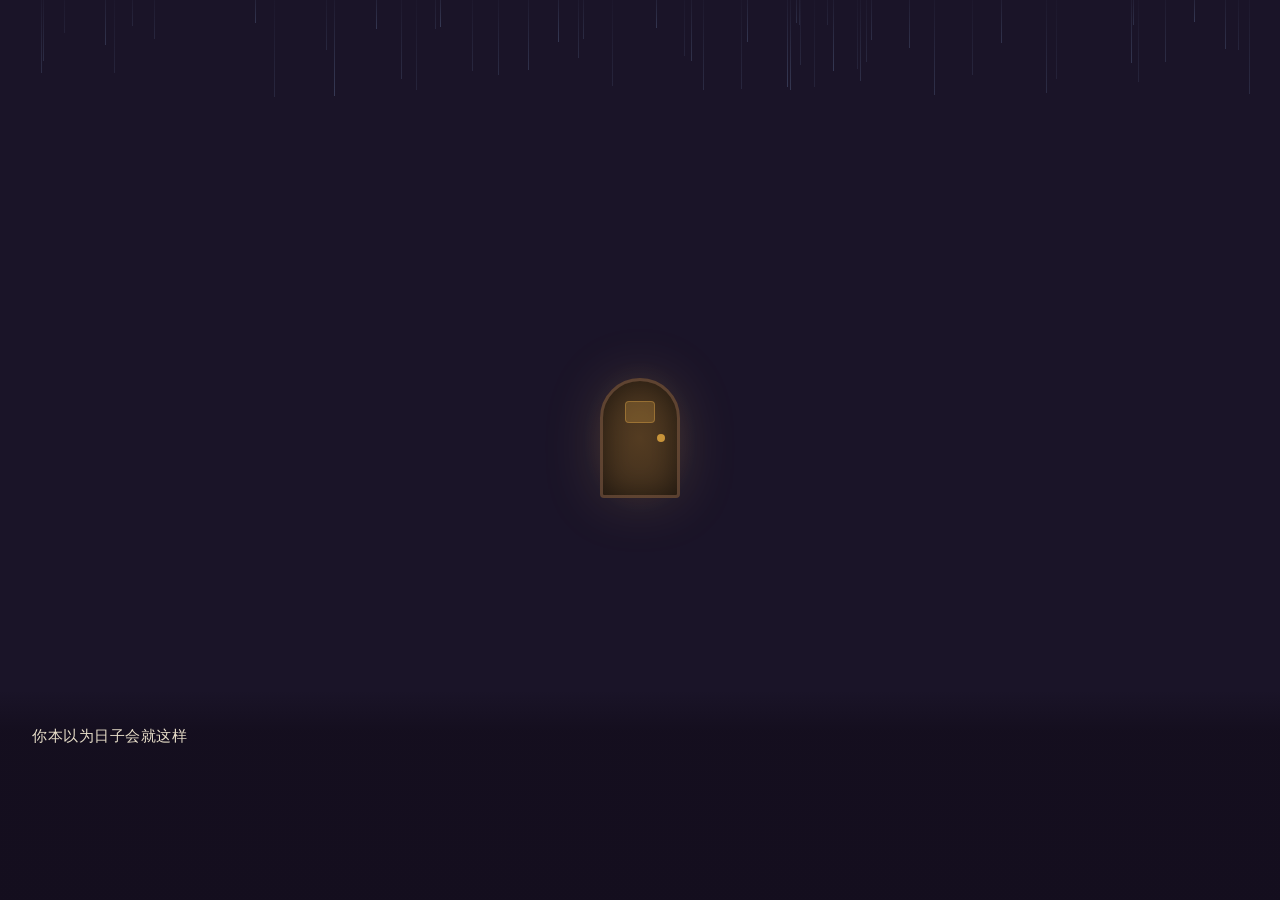
==== commit dcd3ec35: "6.7" ====
--- a/index.html
+++ b/index.html
@@ -5,9 +5,6 @@
   <meta charset="UTF-8">
   <meta name="viewport" content="width=device-width,initial-scale=1.0,maximum-scale=1.0,user-scalable=no">
   <title>拾猫记 · 有猫在就不一样</title>
-  <link
-    href="https://fonts.googleapis.com/css2?family=ZCOOL+KuaiLe&family=Nunito:wght@400;500;600;700;800;900&display=swap"
-    rel="stylesheet">
   <link rel="stylesheet" href="./styles/main.css">
 </head>
 
--- a/styles/main.css
+++ b/styles/main.css
@@ -583,7 +583,7 @@
       border: none;
       padding: 0;
       transition: transform .12s;
-      filter: drop-shadow(0 12px 28px rgba(61, 32, 16, 0.12));
+      filter: none;
       position: relative;
     }
 
@@ -812,7 +812,7 @@
     /* 饥饿状态动画 - 只在非常饿时摇晃 */
     #cat-main.starving {
       animation: sad-sway 2s ease-in-out infinite;
-      filter: grayscale(30%) brightness(0.95);
+      filter: none;
     }
 
     @keyframes sad-sway {
@@ -915,7 +915,7 @@
       cursor: pointer;
       background: none;
       border: none;
-      filter: drop-shadow(0 8px 20px rgba(61, 32, 16, 0.10));
+      filter: none;
       position: relative;
       transition: transform .12s;
     }
@@ -2220,6 +2220,13 @@
       background: linear-gradient(160deg, #1A1428 0%, #2C2040 100%)
     }
 
+    body.night #s-home {
+      background:
+        linear-gradient(rgba(26, 20, 40, 0.70), rgba(26, 20, 40, 0.78)),
+        url('../assets/images/background.webp') center top / cover no-repeat,
+        #1A1428;
+    }
+
     body.night .time-word,
     body.night .aff-level-badge,
     body.night .cat-name-tag,
@@ -2234,6 +2241,29 @@
       border-color: rgba(255, 255, 255, 0.06)
     }
 
+    body.night .time-word,
+    body.night .time-sub,
+    body.night .cat-name-tag,
+    body.night .ht-title,
+    body.night .ht-date {
+      text-shadow: 0 1px 8px rgba(0, 0, 0, 0.45);
+    }
+
+    body.night .aff-strip {
+      background: rgba(20, 14, 30, 0.42);
+      border-color: rgba(255, 240, 210, 0.12);
+    }
+
+    body.night .hunger-bar-wrap {
+      background: rgba(20, 14, 30, 0.42) !important;
+      border-color: rgba(255, 240, 210, 0.12) !important;
+    }
+
+    body.night .hunger-bar-wrap > span:first-child {
+      color: rgba(255, 240, 210, 0.9) !important;
+      text-shadow: 0 1px 8px rgba(0, 0, 0, 0.45);
+    }
+
     body.night .dl-text {
       color: rgba(255, 240, 210, 0.7)
     }
@@ -2253,8 +2283,9 @@
 
     /* Night mode - Home Todo overrides */
     body.night .home-todo {
-      background: rgba(255, 255, 255, 0.07);
-      border-color: rgba(255, 255, 255, 0.06);
+      background: rgba(20, 14, 30, 0.58);
+      border-color: rgba(255, 240, 210, 0.12);
+      box-shadow: 0 10px 32px rgba(0, 0, 0, 0.20);
     }
 
     body.night .ht-title {
@@ -2283,6 +2314,166 @@
 
     body.night .task-txt.done {
       color: rgba(255, 240, 210, 0.4);
+    }
+
+    body.night #s-interact {
+      background:
+        linear-gradient(rgba(26, 20, 40, 0.70), rgba(26, 20, 40, 0.78)),
+        url('../assets/images/background.webp') center top / cover no-repeat,
+        #1A1428;
+    }
+
+    body.night #s-feat,
+    body.night #s-shop,
+    body.night #s-cust {
+      background: linear-gradient(160deg, #1A1428 0%, #2C2040 100%);
+    }
+
+    body.night .isc-title,
+    body.night .feat-header,
+    body.night .shop-h1,
+    body.night .cust-h1,
+    body.night .cc-title,
+    body.night .fcn,
+    body.night .scn,
+    body.night .fc-name,
+    body.night .pc-name,
+    body.night .mtitle,
+    body.night .pl-t,
+    body.night .ai-time,
+    body.night .cal-month-lbl {
+      color: rgba(255, 240, 210, 0.9);
+    }
+
+    body.night .isc-aff,
+    body.night .feat-sub,
+    body.night .shop-sub,
+    body.night .shop-sec-title,
+    body.night .fcd,
+    body.night .scs,
+    body.night .fc-desc,
+    body.night .pc-need,
+    body.night .pet-hint,
+    body.night .pet-count-text,
+    body.night .sw-label,
+    body.night .pl-n,
+    body.night .pl-d,
+    body.night .ai-label,
+    body.night .cal-wd,
+    body.night .note-wc {
+      color: rgba(255, 240, 210, 0.62);
+    }
+
+    body.night .isc-title,
+    body.night .feat-header,
+    body.night .shop-h1,
+    body.night .cust-h1,
+    body.night .cc-title,
+    body.night .fcn,
+    body.night .scn,
+    body.night .fc-name,
+    body.night .pc-name {
+      text-shadow: 0 1px 8px rgba(0, 0, 0, 0.38);
+    }
+
+    body.night .tab-row,
+    body.night .pet-stage,
+    body.night .food-card,
+    body.night .play-card,
+    body.night .feat-card,
+    body.night .shop-card,
+    body.night .cust-card,
+    body.night .msheet,
+    body.night .pl-item,
+    body.night .alarm-item {
+      background: rgba(20, 14, 30, 0.58);
+      border-color: rgba(255, 240, 210, 0.12);
+      box-shadow: 0 10px 32px rgba(0, 0, 0, 0.18);
+    }
+
+    body.night .tab-row {
+      background: rgba(20, 14, 30, 0.42);
+    }
+
+    body.night .itab,
+    body.night .sz-btn,
+    body.night .vc-btn,
+    body.night .sess {
+      color: rgba(255, 240, 210, 0.66);
+      border-color: rgba(255, 240, 210, 0.12);
+    }
+
+    body.night .itab.on,
+    body.night .sz-btn.on,
+    body.night .vc-btn.on,
+    body.night .sess.on {
+      background: rgba(255, 240, 210, 0.12);
+      color: rgba(255, 240, 210, 0.94);
+      border-color: rgba(255, 240, 210, 0.24);
+      box-shadow: 0 3px 12px rgba(0, 0, 0, 0.16);
+    }
+
+    body.night .shop-sec-title::after {
+      background: rgba(255, 240, 210, 0.12);
+    }
+
+    body.night .shop-wallet,
+    body.night .pet-reward-badge,
+    body.night .fce,
+    body.night .scp {
+      background: rgba(246, 196, 92, 0.14) !important;
+      border-color: rgba(246, 196, 92, 0.20);
+      color: #F6D27B !important;
+    }
+
+    body.night .fc-price {
+      color: #F6D27B;
+    }
+
+    body.night .name-inp,
+    body.night .alarm-inp,
+    body.night .note-ta {
+      background: rgba(0, 0, 0, 0.22);
+      border-color: rgba(255, 240, 210, 0.14);
+      color: rgba(255, 250, 240, 0.92);
+    }
+
+    body.night .name-inp::placeholder,
+    body.night .alarm-inp::placeholder,
+    body.night .task-inp::placeholder,
+    body.night .note-ta::placeholder {
+      color: rgba(255, 240, 210, 0.36);
+    }
+
+    body.night .moverlay {
+      background: rgba(7, 5, 12, 0.62);
+    }
+
+    body.night .mhandle {
+      background: rgba(255, 240, 210, 0.20);
+    }
+
+    body.night .mclose,
+    body.night .cal-nav-btn {
+      background: rgba(255, 240, 210, 0.10);
+      color: rgba(255, 240, 210, 0.78);
+    }
+
+    body.night .pl-item.on {
+      background: rgba(196, 128, 106, 0.18);
+      border-color: rgba(196, 128, 106, 0.28);
+    }
+
+    body.night .cal-d {
+      color: rgba(255, 240, 210, 0.78);
+    }
+
+    body.night .cal-d:hover {
+      background: rgba(255, 240, 210, 0.10);
+    }
+
+    body.night .cal-d.other {
+      color: rgba(255, 240, 210, 0.28);
     }
 
     /* Stars */
@@ -2328,3 +2519,58 @@
       font-family: 'Nunito', sans-serif
     }
   
+@font-face {
+      font-family: 'Nunito';
+      font-style: normal;
+      font-weight: 400;
+      font-display: swap;
+      src: url('../assets/fonts/Nunito-400.ttf') format('truetype');
+    }
+
+    @font-face {
+      font-family: 'Nunito';
+      font-style: normal;
+      font-weight: 500;
+      font-display: swap;
+      src: url('../assets/fonts/Nunito-500.ttf') format('truetype');
+    }
+
+    @font-face {
+      font-family: 'Nunito';
+      font-style: normal;
+      font-weight: 600;
+      font-display: swap;
+      src: url('../assets/fonts/Nunito-600.ttf') format('truetype');
+    }
+
+    @font-face {
+      font-family: 'Nunito';
+      font-style: normal;
+      font-weight: 700;
+      font-display: swap;
+      src: url('../assets/fonts/Nunito-700.ttf') format('truetype');
+    }
+
+    @font-face {
+      font-family: 'Nunito';
+      font-style: normal;
+      font-weight: 800;
+      font-display: swap;
+      src: url('../assets/fonts/Nunito-800.ttf') format('truetype');
+    }
+
+    @font-face {
+      font-family: 'Nunito';
+      font-style: normal;
+      font-weight: 900;
+      font-display: swap;
+      src: url('../assets/fonts/Nunito-900.ttf') format('truetype');
+    }
+
+    @font-face {
+      font-family: 'ZCOOL KuaiLe';
+      font-style: normal;
+      font-weight: 400;
+      font-display: swap;
+      src: url('../assets/fonts/ZCOOL-KuaiLe-Regular.ttf') format('truetype');
+    }
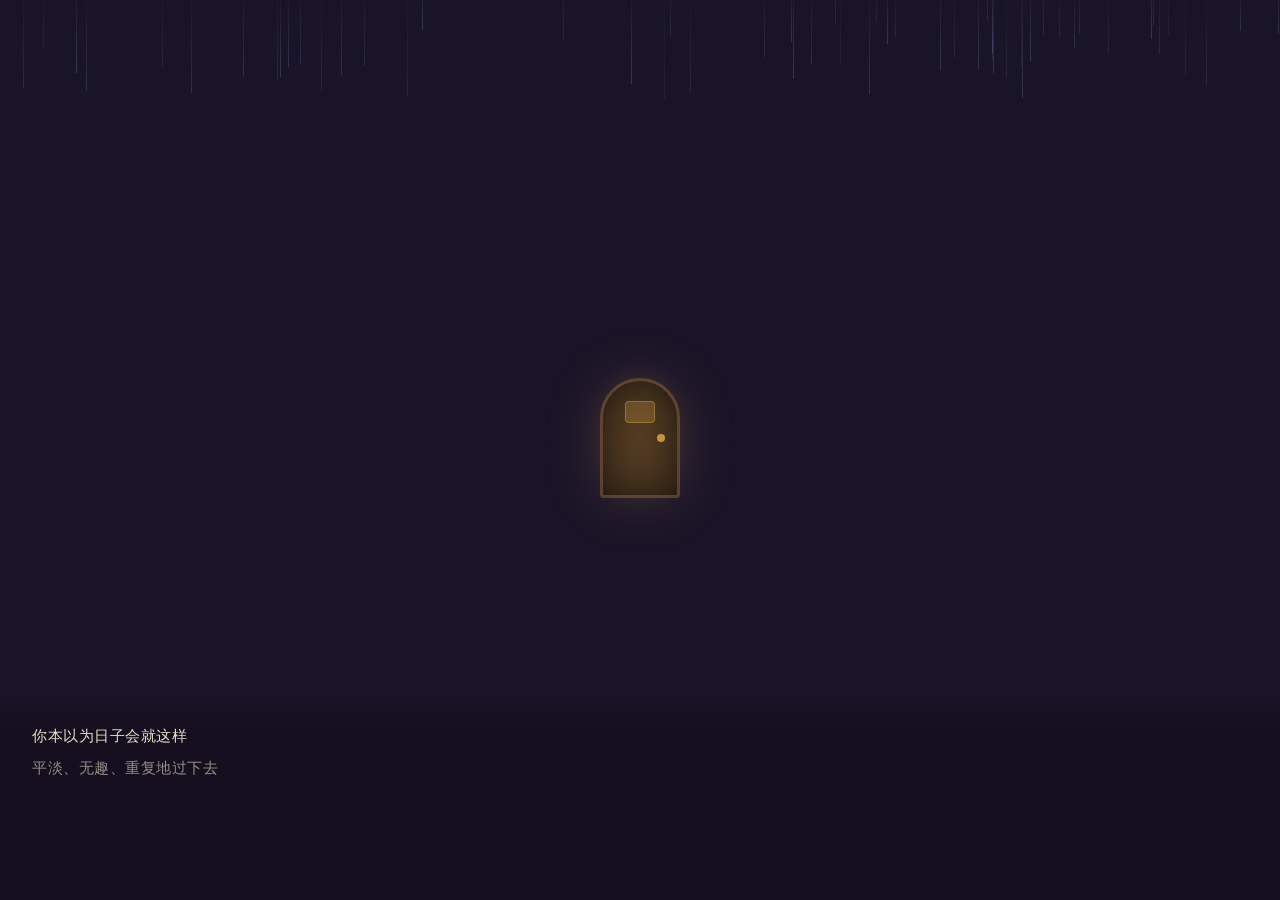
==== commit 521738da: "6.9" ====
--- a/index.html
+++ b/index.html
@@ -5,6 +5,10 @@
   <meta charset="UTF-8">
   <meta name="viewport" content="width=device-width,initial-scale=1.0,maximum-scale=1.0,user-scalable=no">
   <title>拾猫记 · 有猫在就不一样</title>
+  <link rel="preload" href="./assets/fonts/ZCOOL-KuaiLe-Regular.woff2" as="font" type="font/woff2" crossorigin>
+  <link rel="preload" href="./assets/fonts/Nunito-700.woff2" as="font" type="font/woff2" crossorigin>
+  <link rel="preload" href="./assets/images/background.webp" as="image" type="image/webp">
+  <link rel="preload" href="./assets/images/orange1.webp" as="image" type="image/webp">
   <link rel="stylesheet" href="./styles/main.css">
 </head>
 
@@ -22,7 +26,7 @@
         <div class="door-window"></div>
       </div>
       <div class="ob-cat" id="ob-cat">
-        <img src="./assets/images/orange1.webp" style="width: 80px; height: auto; object-fit: contain;">
+        <img class="ob-cat-img" src="./assets/images/orange1.webp" alt="门口的小猫">
       </div>
     </div>
 
@@ -37,7 +41,7 @@
     <div id="ob-name-step">
       <p class="ob-name-label">给它起个名字吧</p>
       <input class="ob-name-inp" id="ob-name-inp" type="text" placeholder="小橘 / 咪咪 / 豆豆..." maxlength="6">
-      <button class="ob-start-btn" onclick="startApp()">带它回家 🐾</button>
+      <button class="ob-start-btn" type="button" data-action="start-app">带它回家 🐾</button>
     </div>
   </div>
 
@@ -67,14 +71,12 @@
     </div>
 
     <!-- 新增：饥饿度条 -->
-    <div class="hunger-bar-wrap"
-      style="margin: 8px 22px 0; background: var(--cream2); border-radius: 50px; padding: 4px 12px; display: flex; align-items: center; gap: 8px; border: 1px solid rgba(61,32,16,0.06);">
-      <span style="font-size: 12px; font-weight: 800; color: var(--brown3); white-space: nowrap;">能量状态</span>
-      <div style="flex: 1; height: 6px; background: rgba(61,32,16,0.1); border-radius: 3px; overflow: hidden;">
-        <div id="hunger-fill" style="height: 100%; background: var(--sage); width: 100%; transition: width 0.5s;"></div>
-      </div>
-      <span id="hunger-label"
-        style="font-size: 12px; font-weight: 700; color: var(--sage); min-width: 72px; text-align: right;">饱饱的 ✨</span>
+    <div class="hunger-bar-wrap">
+      <span class="hunger-title">能量状态</span>
+      <div class="hunger-track">
+        <div id="hunger-fill"></div>
+      </div>
+      <span id="hunger-label">饱饱的 ✨</span>
     </div>
 
     <div class="cat-zone">
@@ -82,10 +84,9 @@
         <div class="speech-bub" id="speech-bub">喵……</div>
       </div>
 
-      <button class="cat-btn" id="cat-home-btn" onclick="tapCatHome()">
-        <img id="cat-main" class="anim-body" src="./assets/images/orange1.webp"
-          style="width: 210px; height: auto; object-fit: contain; transform-origin: bottom center;">
-        <div id="home-particles" style="position:absolute;inset:0;pointer-events:none"></div>
+      <button class="cat-btn" id="cat-home-btn" type="button" data-action="tap-cat-home">
+        <img id="cat-main" class="anim-body" src="./assets/images/orange1.webp" alt="小猫">
+        <div id="home-particles" class="particle-layer"></div>
       </button>
 
       <div class="cat-name-tag" id="cat-name-tag">小橘</div>
@@ -97,22 +98,20 @@
         <div class="ht-title">📋 今日待办</div>
         <div class="ht-date" id="ht-date"></div>
       </div>
-      <div class="task-add-row" style="margin-bottom:12px">
+      <div class="task-add-row home-task-add">
         <input class="task-inp" id="home-task-inp" type="text" placeholder="添加今日任务，完成+2🪙…">
-        <button class="task-add-btn" onclick="addHomeTask()">添加</button>
+        <button class="task-add-btn" type="button" data-action="add-home-task">添加</button>
       </div>
       <div class="task-list" id="home-task-list">
         <!-- 主页任务列表 -->
       </div>
       <!-- 移动到此：主页最近闹钟列表 -->
-      <div id="home-alarm-wrap"
-        style="display: none; margin-top: 14px; padding-top: 12px; border-top: 1px dashed rgba(61,32,16,0.1); flex-direction: column; gap: 8px;">
-        <div style="display: flex; align-items: center; gap: 6px; margin-bottom: 4px;">
-          <span style="font-size: 14px;">⏰</span>
-          <span
-            style="font-size: 12px; font-weight: 800; color: var(--brown3); letter-spacing: 1px; text-transform: uppercase;">闹钟</span>
-        </div>
-        <div id="home-alarm-list" style="display: flex; flex-direction: column; gap: 6px;">
+      <div id="home-alarm-wrap" class="home-alarm-wrap">
+        <div class="home-alarm-head">
+          <span class="home-alarm-icon">⏰</span>
+          <span class="home-alarm-title">闹钟</span>
+        </div>
+        <div id="home-alarm-list" class="home-alarm-list">
           <!-- 闹钟列表将渲染在此 -->
         </div>
       </div>
@@ -132,9 +131,9 @@
     </div>
 
     <div class="tab-row">
-      <button class="itab on" onclick="switchItab('pet',this)">🤚 抚摸</button>
-      <button class="itab" onclick="switchItab('feed',this)">🐟 喂食</button>
-      <button class="itab" onclick="switchItab('play',this)">🎾 玩耍</button>
+      <button class="itab on" type="button" data-action="switch-itab" data-tab="pet">🤚 抚摸</button>
+      <button class="itab" type="button" data-action="switch-itab" data-tab="feed">🐟 喂食</button>
+      <button class="itab" type="button" data-action="switch-itab" data-tab="play">🎾 玩耍</button>
     </div>
 
     <!-- PET -->
@@ -142,9 +141,9 @@
       <div class="pet-stage">
         <div class="pet-hint">轻轻点击猫咪，它会有反应的</div>
         <div class="pet-reward-badge">好感 +2 / 次 &nbsp;🐾</div>
-        <button class="pet-cat-btn" onclick="petCat()" style="position:relative">
-          <img id="cat-pet-img" src="./assets/images/orange1.webp" style="width: 170px; height: auto; object-fit: contain; transition: transform 0.15s ease;">
-          <div id="pet-particles" style="position:absolute;inset:0;pointer-events:none"></div>
+        <button class="pet-cat-btn" type="button" data-action="pet-cat">
+          <img id="cat-pet-img" src="./assets/images/orange1.webp" alt="互动小猫">
+          <div id="pet-particles" class="particle-layer"></div>
         </button>
         <div class="pet-stat">
           <div class="pet-count-text">今日已抚摸 <span id="pet-count">0</span> 次</div>
@@ -155,7 +154,7 @@
     <!-- FEED -->
     <div class="ipanel" id="ip-feed">
       <div class="food-grid">
-        <div class="food-card" onclick="feed('fish')">
+        <div class="food-card" role="button" tabindex="0" data-action="feed" data-item="fish">
           <div class="fc-icon">🐟</div>
           <div class="fc-name">小鱼干</div>
           <div class="fc-desc">猫咪最爱的零食，随时可以给</div>
@@ -165,7 +164,7 @@
             <span id="fst-fish" class="fc-stock">库存:3</span>
           </div>
         </div>
-        <div class="food-card" onclick="feed('milk')">
+        <div class="food-card" role="button" tabindex="0" data-action="feed" data-item="milk">
           <div class="fc-icon">🥛</div>
           <div class="fc-name">猫用牛奶</div>
           <div class="fc-desc">无乳糖配方，对猫咪友好</div>
@@ -175,7 +174,7 @@
             <span id="fst-milk" class="fc-stock">库存:2</span>
           </div>
         </div>
-        <div class="food-card" onclick="feed('treat')">
+        <div class="food-card" role="button" tabindex="0" data-action="feed" data-item="treat">
           <div class="fc-icon">🍬</div>
           <div class="fc-name">猫咪零食</div>
           <div class="fc-desc">特殊配方，猫咪超级喜欢</div>
@@ -185,7 +184,7 @@
             <span id="fst-treat" class="fc-empty">库存:0</span>
           </div>
         </div>
-        <div class="food-card" onclick="feed('cake')">
+        <div class="food-card" role="button" tabindex="0" data-action="feed" data-item="cake">
           <div class="fc-icon">🎂</div>
           <div class="fc-name">生日蛋糕</div>
           <div class="fc-desc">特别的日子用，满满爱意</div>
@@ -201,28 +200,28 @@
     <!-- PLAY -->
     <div class="ipanel" id="ip-play">
       <div class="play-grid">
-        <div class="play-card" onclick="play('ball')">
+        <div class="play-card" role="button" tabindex="0" data-action="play" data-item="ball">
           <div class="pc-icon">🎾</div>
           <div class="pc-name">扔球玩耍</div>
           <div class="pc-need">消耗 1 网球</div>
           <div class="pc-aff">好感 +4 ♥</div>
           <div id="pst-ball" class="pc-stock">库存:1</div>
         </div>
-        <div class="play-card" onclick="play('yarn')">
+        <div class="play-card" role="button" tabindex="0" data-action="play" data-item="yarn">
           <div class="pc-icon">🧶</div>
           <div class="pc-name">追毛线球</div>
           <div class="pc-need">消耗 1 毛线球</div>
           <div class="pc-aff">好感 +3 ♥</div>
           <div id="pst-yarn" class="pc-stock">库存:0</div>
         </div>
-        <div class="play-card" onclick="play('laser')">
+        <div class="play-card" role="button" tabindex="0" data-action="play" data-item="laser">
           <div class="pc-icon">🔴</div>
           <div class="pc-name">激光笔逗猫</div>
           <div class="pc-need">消耗 1 激光笔</div>
           <div class="pc-aff">好感 +6 ♥</div>
           <div id="pst-laser" class="pc-stock">库存:0</div>
         </div>
-        <div class="play-card" onclick="play('free')">
+        <div class="play-card" role="button" tabindex="0" data-action="play" data-item="free">
           <div class="pc-icon">✋</div>
           <div class="pc-name">徒手逗猫</div>
           <div class="pc-need">随时可用 ∞</div>
@@ -240,41 +239,41 @@
     <div class="feat-header">功能中心</div>
     <div class="feat-sub">使用这些功能获取代币，用代币换取与猫咪互动的机会</div>
     <div class="feat-grid">
-      <div class="feat-card" onclick="openModal('reading')" style="color:#C8714A">
+      <div class="feat-card tone-reading" role="button" tabindex="0" data-action="open-modal" data-modal="reading">
         <div class="fci">📖</div>
         <div class="fcn">专注阅读</div>
         <div class="fcd">设定读书时间，<br>完成后解锁专属互动</div>
         <div class="fce">🪙 每25分钟 +10</div>
       </div>
-      <div class="feat-card" onclick="openModal('music')" style="color:#7A6B9E">
+      <div class="feat-card tone-music" role="button" tabindex="0" data-action="open-modal" data-modal="music">
         <div class="fci">🎵</div>
         <div class="fcn">轻音乐</div>
         <div class="fcd">舒缓的旋律，<br>让猫咪也放松下来</div>
         <div class="fce">🪙 每30分钟 +5</div>
       </div>
-      <div class="feat-card" onclick="openModal('alarm')" style="color:#4A84C4">
+      <div class="feat-card tone-alarm" role="button" tabindex="0" data-action="open-modal" data-modal="alarm">
         <div class="fci">⏰</div>
         <div class="fcn">智能闹钟</div>
         <div class="fcd">让猫咪在清晨<br>温柔地叫醒你</div>
         <div class="fce">🪙 按时起床 +5</div>
       </div>
-      <div class="feat-card" onclick="openModal('calendar')" style="color:#7A9E7E">
+      <div class="feat-card tone-calendar" role="button" tabindex="0" data-action="open-modal" data-modal="calendar">
         <div class="fci">📅</div>
         <div class="fcn">日历行程</div>
         <div class="fcd">记录每日计划，<br>不错过生活的细节</div>
         <div class="fce">🪙 完成任务 +2</div>
       </div>
-      <div class="feat-card" onclick="openModal('notes')" style="color:#C8943A">
+      <div class="feat-card tone-notes" role="button" tabindex="0" data-action="open-modal" data-modal="notes">
         <div class="fci">📝</div>
         <div class="fcn">灵感笔记</div>
         <div class="fcd">把那些一闪而过的<br>念头记下来</div>
         <div class="fce">🪙 每次保存 +2</div>
       </div>
-      <div class="feat-card" onclick="toast('🌙 睡眠助手即将到来～')" style="color:#4A5580">
+      <div class="feat-card tone-sleep" role="button" tabindex="0" data-action="toast" data-message="🌙 睡眠助手即将到来～">
         <div class="fci">🌙</div>
         <div class="fcn">睡眠助手</div>
         <div class="fcd">白噪音与故事<br>帮你安然入睡</div>
-        <div class="fce" style="background:var(--cream2);color:var(--brown3)">即将上线</div>
+        <div class="fce fce-muted">即将上线</div>
       </div>
     </div>
   </div>
@@ -292,25 +291,25 @@
     <div class="shop-sec">
       <div class="shop-sec-title">🍽 食物</div>
       <div class="shop-grid">
-        <div class="shop-card" onclick="buy('fish',5,3,'fish')">
+        <div class="shop-card" role="button" tabindex="0" data-action="buy" data-item="fish" data-cost="5" data-qty="3" data-inv="fish">
           <div class="sci">🐟</div>
           <div class="scn">小鱼干 ×3</div>
           <div class="scp">🪙 5</div>
           <div class="scs">已有:<span id="si-fish">3</span></div>
         </div>
-        <div class="shop-card" onclick="buy('milk',8,2,'milk')">
+        <div class="shop-card" role="button" tabindex="0" data-action="buy" data-item="milk" data-cost="8" data-qty="2" data-inv="milk">
           <div class="sci">🥛</div>
           <div class="scn">猫用牛奶 ×2</div>
           <div class="scp">🪙 8</div>
           <div class="scs">已有:<span id="si-milk">2</span></div>
         </div>
-        <div class="shop-card" onclick="buy('treat',12,2,'treat')">
+        <div class="shop-card" role="button" tabindex="0" data-action="buy" data-item="treat" data-cost="12" data-qty="2" data-inv="treat">
           <div class="sci">🍬</div>
           <div class="scn">猫咪零食 ×2</div>
           <div class="scp">🪙 12</div>
           <div class="scs">已有:<span id="si-treat">0</span></div>
         </div>
-        <div class="shop-card" onclick="buy('cake',20,1,'cake')">
+        <div class="shop-card" role="button" tabindex="0" data-action="buy" data-item="cake" data-cost="20" data-qty="1" data-inv="cake">
           <div class="sci">🎂</div>
           <div class="scn">生日蛋糕</div>
           <div class="scp">🪙 20</div>
@@ -322,19 +321,19 @@
     <div class="shop-sec">
       <div class="shop-sec-title">🎮 玩具</div>
       <div class="shop-grid">
-        <div class="shop-card" onclick="buy('ball',10,2,'ball')">
+        <div class="shop-card" role="button" tabindex="0" data-action="buy" data-item="ball" data-cost="10" data-qty="2" data-inv="ball">
           <div class="sci">🎾</div>
           <div class="scn">网球 ×2</div>
           <div class="scp">🪙 10</div>
           <div class="scs">已有:<span id="si-ball">1</span></div>
         </div>
-        <div class="shop-card" onclick="buy('yarn',8,2,'yarn')">
+        <div class="shop-card" role="button" tabindex="0" data-action="buy" data-item="yarn" data-cost="8" data-qty="2" data-inv="yarn">
           <div class="sci">🧶</div>
           <div class="scn">毛线球 ×2</div>
           <div class="scp">🪙 8</div>
           <div class="scs">已有:<span id="si-yarn">0</span></div>
         </div>
-        <div class="shop-card" onclick="buy('laser',15,1,'laser')">
+        <div class="shop-card" role="button" tabindex="0" data-action="buy" data-item="laser" data-cost="15" data-qty="1" data-inv="laser">
           <div class="sci">🔴</div>
           <div class="scn">激光笔</div>
           <div class="scp">🪙 15</div>
@@ -346,19 +345,19 @@
     <div class="shop-sec">
       <div class="shop-sec-title">✨ 特别礼物</div>
       <div class="shop-grid">
-        <div class="shop-card" onclick="buy('bow',30,1,'bow')">
+        <div class="shop-card" role="button" tabindex="0" data-action="buy" data-item="bow" data-cost="30" data-qty="1" data-inv="bow">
           <div class="sci">🎀</div>
           <div class="scn">蝴蝶结</div>
           <div class="scp">🪙 30</div>
           <div class="scs">已有:<span id="si-bow">0</span></div>
         </div>
-        <div class="shop-card" onclick="buy('crown',50,1,'crown')">
+        <div class="shop-card" role="button" tabindex="0" data-action="buy" data-item="crown" data-cost="50" data-qty="1" data-inv="crown">
           <div class="sci">👑</div>
           <div class="scn">猫咪皇冠</div>
           <div class="scp">🪙 50</div>
           <div class="scs">已有:<span id="si-crown">0</span></div>
         </div>
-        <div class="shop-card" onclick="buy('bed',40,1,'bed')">
+        <div class="shop-card" role="button" tabindex="0" data-action="buy" data-item="bed" data-cost="40" data-qty="1" data-inv="bed">
           <div class="sci">🛏</div>
           <div class="scn">豪华猫窝</div>
           <div class="scp">🪙 40</div>
@@ -377,31 +376,31 @@
     <div class="cust-card">
       <div class="cc-title">👀 预览</div>
       <div class="cat-preview-center">
-        <img id="cat-preview" src="./assets/images/orange1.webp" style="width: 160px; height: auto; object-fit: contain;">
+        <img id="cat-preview" src="./assets/images/orange1.webp" alt="猫咪预览">
       </div>
       <div class="name-row">
         <input class="name-inp" id="name-inp" type="text" placeholder="给猫咪起个名字…" maxlength="6" value="小橘">
-        <button class="name-save" onclick="saveName()">保存</button>
+        <button class="name-save" type="button" data-action="save-name">保存</button>
       </div>
     </div>
 
     <div class="cust-card">
       <div class="cc-title">🐱 猫咪品种</div>
       <div class="swatch-row" id="breed-swatches">
-        <div class="swatch-wrap" data-breed="orange" onclick="setBreed('orange',this)">
-          <div class="swatch" style="background:linear-gradient(135deg, #FFB07C, #C8714A)"></div>
+        <div class="swatch-wrap" role="button" tabindex="0" data-action="set-breed" data-breed="orange">
+          <div class="swatch swatch-orange"></div>
           <div class="sw-label">橘猫</div>
         </div>
-        <div class="swatch-wrap" data-breed="xianluo" onclick="setBreed('xianluo',this)">
-          <div class="swatch" style="background:linear-gradient(135deg, #EADBC8, #8B7E74)"></div>
+        <div class="swatch-wrap" role="button" tabindex="0" data-action="set-breed" data-breed="xianluo">
+          <div class="swatch swatch-xianluo"></div>
           <div class="sw-label">暹罗猫</div>
         </div>
-        <div class="swatch-wrap" data-breed="buou" onclick="setBreed('buou',this)">
-          <div class="swatch" style="background:linear-gradient(135deg, #F9F5F6, #8EACCD)"></div>
+        <div class="swatch-wrap" role="button" tabindex="0" data-action="set-breed" data-breed="buou">
+          <div class="swatch swatch-buou"></div>
           <div class="sw-label">布偶猫</div>
         </div>
-        <div class="swatch-wrap" data-breed="garfield" onclick="setBreed('garfield',this)">
-          <div class="swatch" style="background:linear-gradient(135deg, #CCD1D9, #5D6D7E)"></div>
+        <div class="swatch-wrap" role="button" tabindex="0" data-action="set-breed" data-breed="garfield">
+          <div class="swatch swatch-garfield"></div>
           <div class="sw-label">加菲猫</div>
         </div>
       </div>
@@ -411,35 +410,29 @@
     <div class="cust-card">
       <div class="cc-title">📏 体型</div>
       <div class="size-row">
-        <button class="sz-btn" onclick="setSize('small',this)">🐱 小猫咪</button>
-        <button class="sz-btn on" onclick="setSize('medium',this)">😸 正常</button>
-        <button class="sz-btn" onclick="setSize('large',this)">😻 肥宅猫</button>
+        <button class="sz-btn" type="button" data-action="set-size" data-size="small">🐱 小猫咪</button>
+        <button class="sz-btn on" type="button" data-action="set-size" data-size="medium">😸 正常</button>
+        <button class="sz-btn" type="button" data-action="set-size" data-size="large">😻 肥宅猫</button>
       </div>
     </div>
 
     <div class="cust-card">
       <div class="cc-title">🔊 配音风格</div>
       <div class="voice-row">
-        <button class="vc-btn on" onclick="setVoice('cute',this)">🌸 软萌</button>
-        <button class="vc-btn" onclick="setVoice('cool',this)">😎 傲娇</button>
-        <button class="vc-btn" onclick="setVoice('baby',this)">👶 幼猫</button>
-        <button class="vc-btn" onclick="setVoice('wise',this)">🧙 老猫</button>
+        <button class="vc-btn on" type="button" data-action="set-voice" data-voice="cute">🌸 软萌</button>
+        <button class="vc-btn" type="button" data-action="set-voice" data-voice="cool">😎 傲娇</button>
+        <button class="vc-btn" type="button" data-action="set-voice" data-voice="baby">👶 幼猫</button>
+        <button class="vc-btn" type="button" data-action="set-voice" data-voice="wise">🧙 老猫</button>
       </div>
     </div>
 
     <!-- 开发者选项 -->
-    <div class="cust-card" style="border:1.5px dashed rgba(61,32,16,0.15);background:var(--cream2)">
-      <div class="cc-title" style="color:var(--brown3);font-size:12px;letter-spacing:1px">⚙️ 开发者选项</div>
-      <p style="font-size:11px;color:var(--brown3);font-weight:600;margin-bottom:12px;line-height:1.6">
+    <div class="cust-card dev-card">
+      <div class="cc-title dev-title">⚙️ 开发者选项</div>
+      <p class="dev-desc">
         重置所有数据并返回欢迎界面，用于演示和测试。</p>
-      <button onclick="devReset()" style="
-      width:100%;padding:11px;border:1.5px solid rgba(180,60,40,0.3);
-      border-radius:var(--r);background:rgba(180,60,40,0.05);
-      font-family:'Nunito',sans-serif;font-weight:800;font-size:13px;
-      color:#A03020;cursor:pointer;transition:all .2s;
-    " onmouseover="this.style.background='rgba(180,60,40,0.1)'"
-        onmouseout="this.style.background='rgba(180,60,40,0.05)'">
-        🔄 重置并返回欢迎界面
+      <button class="dev-reset-btn" type="button" data-action="dev-reset">
+        重置并返回欢迎界面
       </button>
     </div>
   </div>
@@ -448,7 +441,7 @@
      NAV BAR
 ══════════════════════════════════════ -->
   <nav id="nav">
-    <button class="nb on" id="nb-home" onclick="switchScreen('home',this)">
+    <button class="nb on" id="nb-home" type="button" data-action="switch-screen" data-screen="home">
       <div class="ni">
         <svg viewBox="0 0 24 24" fill="currentColor" width="22" height="22">
           <path d="M10 20v-6h4v6h5v-8h3L12 3 2 12h3v8z" />
@@ -456,7 +449,7 @@
       </div>
       <div class="nl">首页</div>
     </button>
-    <button class="nb" id="nb-interact" onclick="switchScreen('interact',this)">
+    <button class="nb" id="nb-interact" type="button" data-action="switch-screen" data-screen="interact">
       <div class="ni">
         <svg viewBox="0 0 24 24" fill="none" stroke="currentColor" stroke-width="2" width="22" height="22">
           <path
@@ -465,14 +458,14 @@
       </div>
       <div class="nl">互动</div>
     </button>
-    <button class="nb-center" id="nb-center" onclick="switchScreen('feat',null)">
+    <button class="nb-center" id="nb-center" type="button" data-action="switch-screen" data-screen="feat">
       <svg viewBox="0 0 24 24" fill="none" stroke="white" stroke-width="2.5" width="26" height="26">
         <circle cx="12" cy="12" r="10" />
         <line x1="12" y1="8" x2="12" y2="16" />
         <line x1="8" y1="12" x2="16" y2="12" />
       </svg>
     </button>
-    <button class="nb" id="nb-shop" onclick="switchScreen('shop',this)">
+    <button class="nb" id="nb-shop" type="button" data-action="switch-screen" data-screen="shop">
       <div class="ni">
         <svg viewBox="0 0 24 24" fill="none" stroke="currentColor" stroke-width="2" width="22" height="22">
           <path d="M6 2L3 6v14a2 2 0 002 2h14a2 2 0 002-2V6l-3-4zM3 6h18M16 10a4 4 0 01-8 0" />
@@ -480,7 +473,7 @@
       </div>
       <div class="nl">商店</div>
     </button>
-    <button class="nb" id="nb-cust" onclick="switchScreen('cust',this)">
+    <button class="nb" id="nb-cust" type="button" data-action="switch-screen" data-screen="cust">
       <div class="ni">
         <svg viewBox="0 0 24 24" fill="none" stroke="currentColor" stroke-width="2" width="22" height="22">
           <path d="M12 20h9M16.5 3.5a2.121 2.121 0 013 3L7 19l-4 1 1-4L16.5 3.5z" />
@@ -495,20 +488,19 @@
 ══════════════════════════════════════ -->
 
   <!-- Reading -->
-  <div class="moverlay" id="m-reading" onclick="closeModalIfBg(event,'reading')">
+  <div class="moverlay" id="m-reading" data-modal-overlay="reading">
     <div class="msheet">
       <div class="mhandle"></div>
       <div class="mhead">
         <div class="mtitle">📖 专注阅读</div>
-        <button class="mclose" onclick="closeModal('reading')">✕</button>
+        <button class="mclose" type="button" data-action="close-modal" data-modal="reading">✕</button>
       </div>
       <div class="mbody">
         <div class="session-btns">
-          <button class="sess on" onclick="setSess(25,this)">25 分钟</button>
-          <button class="sess" onclick="setSess(45,this)">45 分钟</button>
-          <input type="number" id="custom-sess-inp" placeholder="自定义(分)"
-            style="flex:1; width: 70px; padding: 8px; border: 1.5px solid var(--cream3); border-radius: 50px; text-align: center; font-family: 'Nunito', sans-serif; font-weight: 700; font-size: 12px; color: var(--brown); background: none; outline: none;"
-            min="1" max="180" onchange="setSess(parseInt(this.value) || 25, null)">
+          <button class="sess on" type="button" data-action="set-session" data-mins="25">25 分钟</button>
+          <button class="sess" type="button" data-action="set-session" data-mins="45">45 分钟</button>
+          <input type="number" id="custom-sess-inp" placeholder="自定义(分)" class="custom-sess-inp"
+            min="1" max="180" data-action="set-custom-session">
         </div>
         <div class="timer-face">
           <div class="timer-num" id="timer-display">25:00</div>
@@ -516,36 +508,36 @@
         </div>
         <div class="timer-note" id="timer-note">完成后获得 🪙 10 代币</div>
         <div class="timer-btns">
-          <button class="tbtn tbtn-reset" onclick="resetTimer()">重置</button>
-          <button class="tbtn tbtn-start" id="timer-btn" onclick="toggleTimer()">开始</button>
+          <button class="tbtn tbtn-reset" type="button" data-action="reset-timer">重置</button>
+          <button class="tbtn tbtn-start" id="timer-btn" type="button" data-action="toggle-timer">开始</button>
         </div>
       </div>
     </div>
   </div>
 
   <!-- Music -->
-  <div class="moverlay" id="m-music" onclick="closeModalIfBg(event,'music')">
+  <div class="moverlay" id="m-music" data-modal-overlay="music">
     <div class="msheet">
       <div class="mhandle"></div>
       <div class="mhead">
         <div class="mtitle">🎵 轻音乐</div>
-        <button class="mclose" onclick="closeModal('music')">✕</button>
+        <button class="mclose" type="button" data-action="close-modal" data-modal="music">✕</button>
       </div>
       <div class="mbody">
         <div class="music-wrap">
-          <div class="music-art" id="m-art" style="background:linear-gradient(135deg,#7B6BA0,#4A4268)">🎵</div>
+          <div class="music-art" id="m-art">🎵</div>
           <div class="music-info">
             <div class="m-track" id="m-track">雨天的咖啡馆</div>
             <div class="m-artist">轻音乐 · 放松系列</div>
           </div>
-          <div class="m-prog" onclick="seekMusic(event)">
-            <div class="m-fill" id="m-fill" style="width:0%"></div>
+          <div class="m-prog" role="button" tabindex="0" data-action="seek-music">
+            <div class="m-fill" id="m-fill"></div>
           </div>
           <div class="m-times"><span id="m-cur">0:00</span><span id="m-tot">3:24</span></div>
           <div class="m-ctrls">
-            <button class="m-ctrl" onclick="prevTrack()">⏮</button>
-            <button class="m-play" id="m-playbtn" onclick="toggleMusic()">▶</button>
-            <button class="m-ctrl" onclick="nextTrack()">⏭</button>
+            <button class="m-ctrl" type="button" data-action="prev-track">⏮</button>
+            <button class="m-play" id="m-playbtn" type="button" data-action="toggle-music">▶</button>
+            <button class="m-ctrl" type="button" data-action="next-track">⏭</button>
           </div>
         </div>
         <div class="playlist" id="playlist"></div>
@@ -554,12 +546,12 @@
   </div>
 
   <!-- Alarm -->
-  <div class="moverlay" id="m-alarm" onclick="closeModalIfBg(event,'alarm')">
+  <div class="moverlay" id="m-alarm" data-modal-overlay="alarm">
     <div class="msheet">
       <div class="mhandle"></div>
       <div class="mhead">
         <div class="mtitle">⏰ 智能闹钟</div>
-        <button class="mclose" onclick="closeModal('alarm')">✕</button>
+        <button class="mclose" type="button" data-action="close-modal" data-modal="alarm">✕</button>
       </div>
       <div class="mbody">
         <div class="clock-face">
@@ -569,7 +561,7 @@
         <div class="alarm-inp-row">
           <input class="alarm-inp" id="alarm-time" type="time" value="07:30">
           <input class="alarm-inp" id="alarm-lbl" type="text" placeholder="备注">
-          <button class="alarm-add-btn" onclick="addAlarm()">添加</button>
+          <button class="alarm-add-btn" type="button" data-action="add-alarm">添加</button>
         </div>
         <div class="alarm-list" id="alarm-list"></div>
       </div>
@@ -577,18 +569,18 @@
   </div>
 
   <!-- Calendar -->
-  <div class="moverlay" id="m-calendar" onclick="closeModalIfBg(event,'calendar')">
+  <div class="moverlay" id="m-calendar" data-modal-overlay="calendar">
     <div class="msheet">
       <div class="mhandle"></div>
       <div class="mhead">
         <div class="mtitle">📅 日历行程</div>
-        <button class="mclose" onclick="closeModal('calendar')">✕</button>
+        <button class="mclose" type="button" data-action="close-modal" data-modal="calendar">✕</button>
       </div>
       <div class="mbody">
         <div class="cal-nav-row">
-          <button class="cal-nav-btn" onclick="calNav(-1)">‹</button>
+          <button class="cal-nav-btn" type="button" data-action="calendar-nav" data-dir="-1">‹</button>
           <div class="cal-month-lbl" id="cal-lbl"></div>
-          <button class="cal-nav-btn" onclick="calNav(1)">›</button>
+          <button class="cal-nav-btn" type="button" data-action="calendar-nav" data-dir="1">›</button>
         </div>
         <div class="cal-wdays">
           <div class="cal-wd">日</div>
@@ -602,7 +594,7 @@
         <div class="cal-days" id="cal-days"></div>
         <div class="task-add-row">
           <input class="task-inp" id="task-inp" type="text" placeholder="添加今日任务…">
-          <button class="task-add-btn" onclick="addTask()">添加</button>
+          <button class="task-add-btn" type="button" data-action="add-task">添加</button>
         </div>
         <div class="task-list" id="task-list"></div>
       </div>
@@ -610,18 +602,18 @@
   </div>
 
   <!-- Notes -->
-  <div class="moverlay" id="m-notes" onclick="closeModalIfBg(event,'notes')">
+  <div class="moverlay" id="m-notes" data-modal-overlay="notes">
     <div class="msheet">
       <div class="mhandle"></div>
       <div class="mhead">
         <div class="mtitle">📝 灵感笔记</div>
-        <button class="mclose" onclick="closeModal('notes')">✕</button>
+        <button class="mclose" type="button" data-action="close-modal" data-modal="notes">✕</button>
       </div>
       <div class="mbody">
         <textarea class="note-ta" id="note-ta" placeholder="今天和小橘一起……&#10;把那些一闪而过的念头记下来吧"></textarea>
         <div class="note-footer">
           <div class="note-wc" id="note-wc">0 字</div>
-          <button class="note-save" onclick="saveNote()">💾 保存 (+2🪙)</button>
+          <button class="note-save" type="button" data-action="save-note">💾 保存 (+2🪙)</button>
         </div>
       </div>
     </div>
@@ -632,6 +624,8 @@
   <!-- ══════════════════════════════════════
      JAVASCRIPT
 ══════════════════════════════════════ -->
+  <script src="./scripts/config.js"></script>
+  <script src="./scripts/state.js"></script>
   <script src="./scripts/app.js"></script>
 </body>
 
--- a/styles/main.css
+++ b/styles/main.css
@@ -1,2576 +1,9 @@
-/* ══════════════════════════════════════════════
-   ROOT & RESET
-══════════════════════════════════════════════ */
-    :root {
-      --cream: #FBF5EC;
-      --cream2: #F5ECD8;
-      --cream3: #EDE0CC;
-      --brown: #3D2010;
-      --brown2: #7A4F32;
-      --brown3: #B08868;
-      --orange: #C8714A;
-      --orange2: #E09060;
-      --orange3: #F5B88A;
-      --sage: #7A9E7E;
-      --sage2: #A8C8AC;
-      --sage3: #D4ECD8;
-      --rose: #C4806A;
-      --rose2: #DFA898;
-      --rose3: #F5DDD4;
-      --gold: #C8943A;
-      --gold2: #E8B858;
-      --gold3: #FDE8A8;
-      --night: #1A1428;
-      --night2: #2C2040;
-      --night3: #3D2C5A;
-      --r: 18px;
-      --r2: 24px;
-      --r3: 32px;
-      --shadow: 0 4px 24px rgba(61, 32, 16, 0.10);
-      --shadow2: 0 8px 32px rgba(61, 32, 16, 0.15);
-      --cat-sz: 1;
-    }
-
-    *,
-    *::before,
-    *::after {
-      box-sizing: border-box;
-      margin: 0;
-      padding: 0;
-      -webkit-tap-highlight-color: transparent
-    }
-
-    html {
-      min-height: 100vh;
-      display: flex;
-      justify-content: center;
-      align-items: flex-start;
-      background: #2A1C10;
-      font-size: 16px
-    }
-
-    body {
-      width: 100%;
-      max-width: 400px;
-      min-height: 100vh;
-      font-family: 'Nunito', sans-serif;
-      background: var(--cream);
-      position: relative;
-      overflow: hidden;
-      display: flex;
-      flex-direction: column;
-    }
-
-    /* paper texture */
-    body::before {
-      content: '';
-      position: fixed;
-      inset: 0;
-      pointer-events: none;
-      z-index: 0;
-      background-image:
-        repeating-linear-gradient(0deg, transparent, transparent 23px, rgba(61, 32, 16, 0.025) 23px, rgba(61, 32, 16, 0.025) 24px),
-        repeating-linear-gradient(90deg, transparent, transparent 23px, rgba(61, 32, 16, 0.01) 23px, rgba(61, 32, 16, 0.01) 24px);
-    }
-
-    /* ══════════════════════════════════════════════
-   SCREENS
-══════════════════════════════════════════════ */
-    .screen {
-      display: none;
-      position: absolute;
-      top: 0;
-      left: 0;
-      right: 0;
-      bottom: 72px;
-      overflow-y: auto;
-      overflow-x: hidden;
-      z-index: 1;
-    }
-
-    .screen.on {
-      display: block;
-      opacity: 1;
-      transform: none
-    }
-
-    /* ══════════════════════════════════════════════
-   ONBOARDING — 捡猫故事
-══════════════════════════════════════════════ */
-    #ob {
-      position: fixed;
-      inset: 0;
-      z-index: 9000;
-      background: var(--night);
-      display: flex;
-      flex-direction: column;
-      align-items: center;
-      justify-content: flex-end;
-      transition: opacity .8s;
-      overflow: hidden;
-    }
-
-    #ob.fade {
-      opacity: 0;
-      pointer-events: none
-    }
-
-    /* Rain */
-    .rain-wrap {
-      position: absolute;
-      inset: 0;
-      overflow: hidden;
-      pointer-events: none
-    }
-
-    .raindrop {
-      position: absolute;
-      top: -20px;
-      width: 1px;
-      background: linear-gradient(transparent, rgba(160, 200, 255, 0.35));
-      animation: fall linear infinite;
-    }
-
-    @keyframes fall {
-      to {
-        transform: translateY(110vh)
-      }
-    }
-
-    /* Door scene */
-    .door-scene {
-      position: absolute;
-      top: 50%;
-      left: 50%;
-      transform: translate(-50%, -60%);
-      display: flex;
-      flex-direction: column;
-      align-items: center;
-    }
-
-    .door {
-      width: 80px;
-      height: 120px;
-      background: #3D2C1C;
-      border-radius: 40px 40px 4px 4px;
-      position: relative;
-      border: 3px solid #5A4030;
-      box-shadow: 0 0 60px rgba(255, 200, 100, 0.15), inset 0 0 30px rgba(0, 0, 0, 0.5);
-    }
-
-    .door-glow {
-      position: absolute;
-      inset: -20px;
-      border-radius: 60px 60px 8px 8px;
-      background: radial-gradient(ellipse at 50% 50%, rgba(255, 180, 80, 0.12), transparent 70%);
-      animation: glow-pulse 3s ease-in-out infinite alternate;
-    }
-
-    @keyframes glow-pulse {
-      0% {
-        opacity: .6
-      }
-
-      100% {
-        opacity: 1
-      }
-    }
-
-    .door-knob {
-      width: 8px;
-      height: 8px;
-      background: #C8943A;
-      border-radius: 50%;
-      position: absolute;
-      right: 12px;
-      top: 50%;
-      transform: translateY(-50%)
-    }
-
-    .door-window {
-      width: 30px;
-      height: 22px;
-      background: rgba(255, 190, 80, 0.2);
-      border-radius: 4px;
-      position: absolute;
-      top: 20px;
-      left: 50%;
-      transform: translateX(-50%);
-      border: 1px solid rgba(255, 190, 80, 0.3)
-    }
-
-    /* Tiny cat at door */
-    .ob-cat {
-      position: absolute;
-      bottom: -8px;
-      left: 50%;
-      transform: translateX(-50%);
-      opacity: 0;
-    }
-
-    @keyframes ob-appear {
-      0% {
-        opacity: 0;
-        transform: translateX(-50%) translateY(20px)
-      }
-
-      100% {
-        opacity: 1;
-        transform: translateX(-50%) translateY(0)
-      }
-    }
-
-    .ob-text-area {
-      width: 100%;
-      padding: 32px 32px 16px;
-      background: linear-gradient(transparent, rgba(20, 14, 30, 0.95) 20%, rgba(20, 14, 30, 0.98) 100%);
-      z-index: 2;
-    }
-
-    .ob-line {
-      font-size: 15px;
-      color: rgba(255, 245, 220, 0.9);
-      line-height: 1.9;
-      font-weight: 500;
-      letter-spacing: .5px;
-      margin-bottom: 4px;
-      opacity: 0;
-      transform: translateY(8px);
-      transition: all .6s ease;
-    }
-
-    .ob-line.show {
-      opacity: 1;
-      transform: translateY(0)
-    }
-
-    .ob-line.dim {
-      color: rgba(255, 245, 220, 0.55)
-    }
-
-    /* Name step */
-    #ob-name-step {
-      position: absolute;
-      bottom: 0;
-      left: 0;
-      right: 0;
-      padding: 20px 32px 36px;
-      z-index: 10;
-      background: rgba(20, 14, 30, 0.98);
-      display: none;
-      flex-direction: column;
-      align-items: center;
-      gap: 12px;
-    }
-
-    #ob-name-step.show {
-      display: flex
-    }
-
-    .ob-name-label {
-      font-size: 13px;
-      color: rgba(255, 245, 220, 0.6);
-      font-weight: 700;
-      letter-spacing: 1px
-    }
-
-    .ob-name-inp {
-      width: 100%;
-      max-width: 280px;
-      background: rgba(255, 255, 255, 0.08);
-      border: 1px solid rgba(255, 245, 220, 0.2);
-      border-radius: 50px;
-      padding: 14px 24px;
-      text-align: center;
-      color: white;
-      font-family: 'ZCOOL KuaiLe', cursive;
-      font-size: 20px;
-      outline: none;
-      transition: border-color .3s;
-    }
-
-    .ob-name-inp:focus {
-      border-color: rgba(255, 190, 80, 0.5)
-    }
-
-    .ob-name-inp::placeholder {
-      color: rgba(255, 255, 255, 0.25)
-    }
-
-    .ob-start-btn {
-      background: linear-gradient(135deg, var(--orange), var(--gold));
-      border: none;
-      border-radius: 50px;
-      padding: 14px 40px;
-      color: white;
-      font-family: 'ZCOOL KuaiLe', cursive;
-      font-size: 18px;
-      cursor: pointer;
-      box-shadow: 0 6px 24px rgba(200, 113, 74, 0.4);
-      transition: all .2s;
-      letter-spacing: 1px;
-    }
-
-    .ob-start-btn:active {
-      transform: scale(0.97)
-    }
-
-    /* ══════════════════════════════════════════════
-   NAV BAR
-══════════════════════════════════════════════ */
-    #nav {
-      position: fixed;
-      bottom: 0;
-      left: 50%;
-      transform: translateX(-50%);
-      width: 100%;
-      max-width: 400px;
-      height: 72px;
-      background: rgba(251, 245, 236, 0.96);
-      backdrop-filter: blur(16px);
-      border-top: 1px solid rgba(61, 32, 16, 0.08);
-      display: flex;
-      align-items: center;
-      justify-content: space-around;
-      z-index: 500;
-    }
-
-    .nb {
-      display: flex;
-      flex-direction: column;
-      align-items: center;
-      gap: 3px;
-      border: none;
-      background: none;
-      cursor: pointer;
-      padding: 6px 12px;
-      border-radius: var(--r);
-      transition: all .2s;
-      flex: 1;
-    }
-
-    .nb.on .ni {
-      color: var(--orange);
-      transform: scale(1.1)
-    }
-
-    .nb.on .nl {
-      color: var(--orange)
-    }
-
-    .ni {
-      width: 24px;
-      height: 24px;
-      color: #B08868;
-      transition: all .2s;
-      display: flex;
-      align-items: center;
-      justify-content: center
-    }
-
-    .nl {
-      font-size: 10px;
-      font-weight: 800;
-      color: #B08868;
-      transition: color .2s;
-      letter-spacing: .3px
-    }
-
-    /* center nav button */
-    .nb-center {
-      width: 56px;
-      height: 56px;
-      background: linear-gradient(135deg, var(--orange), var(--gold2));
-      border: none;
-      border-radius: 50%;
-      cursor: pointer;
-      margin-top: -16px;
-      box-shadow: 0 6px 20px rgba(200, 113, 74, 0.35);
-      display: flex;
-      align-items: center;
-      justify-content: center;
-      transition: all .2s;
-      flex-shrink: 0;
-    }
-
-    .nb-center:active {
-      transform: scale(0.95)
-    }
-
-    .nb-center.ctr-on {
-      background: linear-gradient(135deg, var(--brown), var(--brown2));
-      box-shadow: 0 6px 20px rgba(61, 32, 16, 0.3)
-    }
-
-    /* ══════════════════════════════════════════════
-   HOME SCREEN
-══════════════════════════════════════════════ */
-    #s-home {
-      background:
-        linear-gradient(rgba(251, 245, 236, 0.62), rgba(251, 245, 236, 0.72)),
-        url('../assets/images/background.webp') center top / cover no-repeat,
-        var(--cream);
-      padding-bottom: 20px;
-    }
-
-    /* Time banner */
-    .time-banner {
-      padding: 20px 22px 0;
-      display: flex;
-      justify-content: space-between;
-      align-items: flex-start;
-    }
-
-    .time-word {
-      font-family: 'ZCOOL KuaiLe', cursive;
-      font-size: 26px;
-      color: var(--brown);
-      line-height: 1;
-      margin-bottom: 4px;
-    }
-
-    .time-sub {
-      font-size: 12px;
-      color: var(--brown3);
-      font-weight: 600;
-      letter-spacing: .5px
-    }
-
-    .coin-chip {
-      display: flex;
-      align-items: center;
-      gap: 6px;
-      background: var(--gold3);
-      border-radius: 50px;
-      padding: 8px 14px;
-      border: 1px solid rgba(200, 148, 58, 0.2);
-    }
-
-    .coin-icon {
-      width: 18px;
-      height: 18px;
-      border-radius: 50%;
-      display: inline-flex;
-      align-items: center;
-      justify-content: center;
-      background: radial-gradient(circle at 32% 28%, #FFE9A6 0 18%, #F3B23D 45%, #D98A26 100%);
-      border: 2px solid #F6C45C;
-      box-shadow: inset 0 0 0 2px rgba(255, 238, 170, 0.55), 0 2px 4px rgba(200, 148, 58, 0.18);
-      color: #9F641F;
-      font-family: 'Nunito', sans-serif;
-      font-size: 10px;
-      font-weight: 900;
-      line-height: 1;
-    }
-
-    .coin-val {
-      font-weight: 900;
-      color: var(--gold);
-      font-size: 15px;
-      font-family: 'ZCOOL KuaiLe', cursive
-    }
-
-    /* Affection strip */
-    .aff-strip {
-      margin: 12px 22px 0;
-      background: var(--cream2);
-      border-radius: var(--r);
-      padding: 10px 16px;
-      display: flex;
-      align-items: center;
-      gap: 10px;
-      border: 1px solid rgba(61, 32, 16, 0.06);
-    }
-
-    .aff-hearts-row {
-      display: flex;
-      gap: 2px;
-      flex: 1
-    }
-
-    .ah {
-      font-size: 14px;
-      transition: all .3s;
-      animation: none
-    }
-
-    .ah.lit {
-      animation: pulse-heart 1s ease-in-out infinite alternate
-    }
-
-    @keyframes pulse-heart {
-      0% {
-        transform: scale(1)
-      }
-
-      100% {
-        transform: scale(1.18)
-      }
-    }
-
-    .aff-pct {
-      font-size: 11px;
-      color: var(--brown3);
-      font-weight: 700;
-      margin-left: 2px
-    }
-
-    .aff-level-badge {
-      background: var(--rose3);
-      border-radius: 50px;
-      padding: 3px 10px;
-      font-size: 10px;
-      font-weight: 800;
-      color: var(--rose);
-      white-space: nowrap;
-    }
-
-    /* Cat zone */
-    .cat-zone {
-      display: flex;
-      flex-direction: column;
-      align-items: center;
-      padding: 8px 0 0;
-      position: relative;
-    }
-
-    .bubble-wrap {
-      position: relative;
-      margin-bottom: 10px;
-      max-width: 240px;
-    }
-
-    .speech-bub {
-      background: white;
-      border-radius: 22px;
-      padding: 11px 18px;
-      font-size: 13px;
-      font-weight: 700;
-      color: var(--brown);
-      line-height: 1.6;
-      text-align: center;
-      box-shadow: 0 4px 20px rgba(61, 32, 16, 0.08);
-      border: 1px solid rgba(61, 32, 16, 0.05);
-      animation: bub-in .4s cubic-bezier(.34, 1.56, .64, 1);
-      position: relative;
-    }
-
-    .speech-bub::after {
-      content: '';
-      position: absolute;
-      bottom: -11px;
-      left: 50%;
-      transform: translateX(-50%);
-      border: 7px solid transparent;
-      border-top-color: white;
-    }
-
-    @keyframes bub-in {
-      from {
-        opacity: 0;
-        transform: scale(.9) translateY(-4px)
-      }
-
-      to {
-        opacity: 1;
-        transform: scale(1) translateY(0)
-      }
-    }
-
-    .cat-btn {
-      cursor: pointer;
-      background: none;
-      border: none;
-      padding: 0;
-      transition: transform .12s;
-      filter: none;
-      position: relative;
-    }
-
-    .cat-btn:active {
-      transform: scale(0.96)
-    }
-
-    #cat-main {
-      transition: transform .3s ease
-    }
-
-    .cat-name-tag {
-      margin-top: 10px;
-      font-family: 'ZCOOL KuaiLe', cursive;
-      font-size: 20px;
-      color: var(--brown2);
-      letter-spacing: 1px;
-    }
-
-    /* tap particles */
-    .particle {
-      position: absolute;
-      pointer-events: none;
-      font-size: 16px;
-      animation: particle-fly .8s ease-out forwards;
-    }
-
-    @keyframes particle-fly {
-      0% {
-        opacity: 1;
-        transform: translate(0, 0) scale(1) rotate(0deg)
-      }
-
-      100% {
-        opacity: 0;
-        transform: translate(var(--tx), var(--ty)) scale(0) rotate(var(--tr))
-      }
-    }
-
-    /* Home To-Do */
-    .home-todo {
-      margin: 16px 22px 0;
-      background: rgba(255, 255, 255, 0.65);
-      backdrop-filter: blur(12px);
-      -webkit-backdrop-filter: blur(12px);
-      border-radius: var(--r2);
-      padding: 18px;
-      box-shadow: 0 8px 32px rgba(61, 32, 16, 0.08);
-      border: 1px solid rgba(255, 255, 255, 0.3);
-    }
-
-    .ht-header {
-      display: flex;
-      align-items: flex-end;
-      justify-content: space-between;
-      margin-bottom: 12px;
-    }
-
-    .ht-title {
-      font-family: 'ZCOOL KuaiLe', cursive;
-      font-size: 16px;
-      color: var(--brown);
-    }
-
-    .ht-date {
-      font-size: 11px;
-      font-weight: 800;
-      color: var(--brown3);
-    }
-
-    /* Day log / Cat Dynamic */
-    .day-log {
-      margin: 16px 22px 0;
-      background: rgba(255, 255, 255, 0.65);
-      backdrop-filter: blur(12px);
-      -webkit-backdrop-filter: blur(12px);
-      border-radius: var(--r2);
-      padding: 16px 18px;
-      box-shadow: 0 8px 32px rgba(61, 32, 16, 0.08);
-      border: 1px solid rgba(255, 255, 255, 0.3);
-    }
-
-    .dl-title {
-      font-family: 'ZCOOL KuaiLe', cursive;
-      font-size: 15px;
-      color: var(--brown);
-      margin-bottom: 10px
-    }
-
-    .dl-row {
-      display: flex;
-      align-items: center;
-      gap: 8px;
-      margin-bottom: 7px
-    }
-
-    .dl-dot {
-      width: 6px;
-      height: 6px;
-      border-radius: 50%;
-      background: var(--orange3);
-      flex-shrink: 0
-    }
-
-    .dl-text {
-      font-size: 12px;
-      font-weight: 600;
-      color: var(--brown2);
-      flex: 1
-    }
-
-    .dl-val {
-      font-size: 12px;
-      font-weight: 800;
-      color: var(--orange)
-    }
-
-    .dl-empty {
-      font-size: 12px;
-      color: var(--brown3);
-      text-align: center;
-      padding: 6px 0;
-      font-weight: 600
-    }
-
-    /* ══════════════════════════════════════════════
-   CAT SVG ANIMATIONS
-══════════════════════════════════════════════ */
-    @keyframes breathe {
-      0%,
-      100% {
-        transform: scale(var(--cat-sz, 1)) scaleY(1)
-      }
-      50% {
-        transform: scale(var(--cat-sz, 1)) scaleY(1.025)
-      }
-    }
-
-    @keyframes sway-tail {
-
-      0%,
-      100% {
-        transform: rotate(0deg)
-      }
-
-      50% {
-        transform: rotate(7deg)
-      }
-    }
-
-    @keyframes blink-eye {
-
-      0%,
-      100% {
-        transform: scaleY(1)
-      }
-    }
-
-    @keyframes happy-jump {
-      0%,
-      100% {
-        transform: scale(var(--cat-sz, 1)) translateY(0)
-      }
-      30% {
-        transform: scale(var(--cat-sz, 1)) translateY(-14px) rotate(-4deg)
-      }
-      70% {
-        transform: scale(var(--cat-sz, 1)) translateY(-7px) rotate(3deg)
-      }
-    }
-
-    @keyframes sleepy {
-
-      0%,
-      100% {
-        transform: scaleY(1)
-      }
-
-      50% {
-        transform: scaleY(0.3)
-      }
-    }
-
-    .anim-body {
-      animation: breathe 3.5s ease-in-out infinite;
-      transform-origin: center bottom
-    }
-
-    #svg-tail {
-      animation: sway-tail 2.8s ease-in-out infinite;
-      transform-origin: 148px 178px
-    }
-
-    .eye-l,
-    .eye-r {
-      animation: none
-    }
-
-
-    /* 睡眠状态：闭眼 */
-    #cat-main.is-sleeping .eye-l,
-    #cat-main.is-sleeping .eye-r {
-      animation: none;
-    }
-
-    #cat-main.is-sleeping .eye-l ellipse,
-    #cat-main.is-sleeping .eye-r ellipse,
-    #cat-main.is-sleeping .eye-l circle,
-    #cat-main.is-sleeping .eye-r circle {
-      display: none;
-    }
-
-    #cat-main.is-sleeping .eye-l::after,
-    #cat-main.is-sleeping .eye-r::after {
-      content: "";
-    }
-
-    /* 实际上直接用 CSS 在 SVG 内部控制显示更方便 */
-    #cat-main.is-sleeping .eye-l,
-    #cat-main.is-sleeping .eye-r {
-      opacity: 0.3;
-      transform: scaleY(0.1);
-      transform-origin: center;
-    }
-
-    /* 饥饿状态动画 - 只在非常饿时摇晃 */
-    #cat-main.starving {
-      animation: sad-sway 2s ease-in-out infinite;
-      filter: none;
-    }
-
-    @keyframes sad-sway {
-      0%, 100% { transform: rotate(0deg); }
-      25% { transform: rotate(-3deg); }
-      75% { transform: rotate(3deg); }
-    }
-
-    /* ══════════════════════════════════════════════
-   INTERACT SCREEN
-══════════════════════════════════════════════ */
-    #s-interact {
-      background:
-        linear-gradient(rgba(251, 245, 236, 0.62), rgba(251, 245, 236, 0.72)),
-        url('../assets/images/background.webp') center top / cover no-repeat,
-        var(--cream)
-    }
-
-    .isc-header {
-      padding: 20px 22px 0;
-      display: flex;
-      align-items: center;
-      justify-content: space-between;
-    }
-
-    .isc-title {
-      font-family: 'ZCOOL KuaiLe', cursive;
-      font-size: 22px;
-      color: var(--brown)
-    }
-
-    .isc-aff {
-      font-size: 12px;
-      font-weight: 700;
-      color: var(--brown3)
-    }
-
-    .tab-row {
-      display: flex;
-      gap: 0;
-      margin: 14px 22px 0;
-      background: var(--cream2);
-      border-radius: 50px;
-      padding: 4px;
-      border: 1px solid rgba(61, 32, 16, 0.06);
-    }
-
-    .itab {
-      flex: 1;
-      border: none;
-      border-radius: 50px;
-      padding: 9px 4px;
-      font-family: 'Nunito', sans-serif;
-      font-weight: 800;
-      font-size: 12px;
-      cursor: pointer;
-      transition: all .2s;
-      color: var(--brown3);
-      background: none;
-    }
-
-    .itab.on {
-      background: white;
-      color: var(--orange);
-      box-shadow: 0 2px 8px rgba(61, 32, 16, 0.08)
-    }
-
-    .ipanel {
-      display: none;
-      padding: 16px 22px
-    }
-
-    .ipanel.on {
-      display: block
-    }
-
-    /* Pet panel */
-    .pet-stage {
-      background: rgba(255, 255, 255, 0.65);
-      backdrop-filter: blur(12px);
-      -webkit-backdrop-filter: blur(12px);
-      border-radius: var(--r2);
-      padding: 20px;
-      box-shadow: 0 8px 32px rgba(61, 32, 16, 0.08);
-      border: 1px solid rgba(255, 255, 255, 0.3);
-      display: flex;
-      flex-direction: column;
-      align-items: center;
-      gap: 12px;
-    }
-
-    .pet-hint {
-      font-size: 13px;
-      color: var(--brown3);
-      font-weight: 700;
-      text-align: center
-    }
-
-    .pet-cat-btn {
-      cursor: pointer;
-      background: none;
-      border: none;
-      filter: none;
-      position: relative;
-      transition: transform .12s;
-    }
-
-    .pet-cat-btn:active {
-      transform: scale(0.95)
-    }
-
-    .pet-stat {
-      display: flex;
-      align-items: center;
-      gap: 12px;
-      margin-top: 4px
-    }
-
-    .pet-count-text {
-      font-size: 12px;
-      color: var(--brown3);
-      font-weight: 700
-    }
-
-    .pet-reward-badge {
-      background: var(--gold3);
-      border-radius: 50px;
-      padding: 4px 12px;
-      font-size: 11px;
-      font-weight: 800;
-      color: var(--gold);
-      border: 1px solid rgba(200, 148, 58, 0.15);
-    }
-
-    /* Feed panel */
-    .food-grid {
-      display: grid;
-      grid-template-columns: repeat(2, 1fr);
-      gap: 12px
-    }
-
-    .food-card {
-      background: white;
-      border-radius: var(--r);
-      padding: 16px 12px;
-      display: flex;
-      flex-direction: column;
-      align-items: center;
-      gap: 7px;
-      box-shadow: var(--shadow);
-      cursor: pointer;
-      transition: all .2s;
-      border: 1.5px solid transparent;
-    }
-
-    .food-card:active {
-      transform: scale(0.96);
-      border-color: var(--orange3)
-    }
-
-    .fc-icon {
-      font-size: 36px
-    }
-
-    .fc-name {
-      font-size: 13px;
-      font-weight: 800;
-      color: var(--brown);
-      text-align: center
-    }
-
-    .fc-desc {
-      font-size: 10px;
-      font-weight: 600;
-      color: var(--brown3);
-      text-align: center;
-      line-height: 1.4
-    }
-
-    .fc-bottom {
-      display: flex;
-      align-items: center;
-      gap: 6px;
-      flex-wrap: wrap;
-      justify-content: center
-    }
-
-    .fc-price {
-      font-size: 11px;
-      font-weight: 800;
-      color: var(--gold)
-    }
-
-    .fc-aff {
-      font-size: 11px;
-      font-weight: 800;
-      color: var(--rose)
-    }
-
-    .fc-stock {
-      font-size: 10px;
-      font-weight: 700;
-      color: var(--sage)
-    }
-
-    .fc-empty {
-      font-size: 10px;
-      font-weight: 700;
-      color: #DDA
-    }
-
-    /* Play panel */
-    .play-grid {
-      display: grid;
-      grid-template-columns: repeat(2, 1fr);
-      gap: 12px
-    }
-
-    .play-card {
-      background: white;
-      border-radius: var(--r);
-      padding: 16px 12px;
-      display: flex;
-      flex-direction: column;
-      align-items: center;
-      gap: 7px;
-      box-shadow: var(--shadow);
-      cursor: pointer;
-      transition: all .2s;
-    }
-
-    .play-card:active {
-      transform: scale(0.96)
-    }
-
-    .pc-icon {
-      font-size: 36px
-    }
-
-    .pc-name {
-      font-size: 13px;
-      font-weight: 800;
-      color: var(--brown)
-    }
-
-    .pc-need {
-      font-size: 11px;
-      font-weight: 600;
-      color: var(--brown3)
-    }
-
-    .pc-aff {
-      font-size: 11px;
-      font-weight: 800;
-      color: var(--rose)
-    }
-
-    .pc-stock {
-      font-size: 10px;
-      font-weight: 700;
-      color: var(--sage)
-    }
-
-    /* ══════════════════════════════════════════════
-   FEATURES SCREEN
-══════════════════════════════════════════════ */
-    #s-feat {
-      background: var(--cream);
-      padding: 20px 22px
-    }
-
-    .feat-header {
-      font-family: 'ZCOOL KuaiLe', cursive;
-      font-size: 22px;
-      color: var(--brown);
-      margin-bottom: 4px;
-    }
-
-    .feat-sub {
-      font-size: 12px;
-      color: var(--brown3);
-      font-weight: 600;
-      margin-bottom: 16px
-    }
-
-    .feat-grid {
-      display: grid;
-      grid-template-columns: repeat(2, 1fr);
-      gap: 12px
-    }
-
-    .feat-card {
-      background: rgba(255, 255, 255, 0.65);
-      backdrop-filter: blur(10px);
-      -webkit-backdrop-filter: blur(10px);
-      border-radius: var(--r2);
-      padding: 18px 16px;
-      cursor: pointer;
-      transition: all .2s;
-      box-shadow: 0 4px 16px rgba(61, 32, 16, 0.06);
-      display: flex;
-      flex-direction: column;
-      gap: 8px;
-      border: 1px solid rgba(255, 255, 255, 0.4);
-      position: relative;
-      overflow: hidden;
-    }
-
-    .feat-card::before {
-      content: '';
-      position: absolute;
-      top: -20px;
-      right: -20px;
-      width: 80px;
-      height: 80px;
-      border-radius: 50%;
-      opacity: .06;
-      background: currentColor;
-    }
-
-    .feat-card:active {
-      transform: scale(0.97)
-    }
-
-    .fci {
-      font-size: 30px
-    }
-
-    .fcn {
-      font-size: 14px;
-      font-weight: 800;
-      color: var(--brown)
-    }
-
-    .fcd {
-      font-size: 11px;
-      font-weight: 600;
-      color: var(--brown3);
-      line-height: 1.5
-    }
-
-    .fce {
-      display: inline-flex;
-      align-items: center;
-      gap: 4px;
-      background: var(--gold3);
-      border-radius: 50px;
-      padding: 3px 10px;
-      font-size: 10px;
-      font-weight: 800;
-      color: var(--gold);
-      width: fit-content;
-    }
-
-    /* ══════════════════════════════════════════════
-   SHOP SCREEN
-══════════════════════════════════════════════ */
-    #s-shop {
-      background: var(--cream);
-      padding: 20px 22px
-    }
-
-    .shop-header {
-      display: flex;
-      align-items: flex-end;
-      justify-content: space-between;
-      margin-bottom: 4px;
-    }
-
-    .shop-h1 {
-      font-family: 'ZCOOL KuaiLe', cursive;
-      font-size: 22px;
-      color: var(--brown)
-    }
-
-    .shop-wallet {
-      display: flex;
-      align-items: center;
-      gap: 5px;
-      background: var(--gold3);
-      border-radius: 50px;
-      padding: 5px 12px;
-      font-size: 13px;
-      font-weight: 900;
-      color: var(--gold);
-      border: 1px solid rgba(200, 148, 58, 0.2);
-    }
-
-    .shop-sub {
-      font-size: 12px;
-      color: var(--brown3);
-      font-weight: 600;
-      margin-bottom: 16px
-    }
-
-    .shop-sec {
-      margin-bottom: 18px
-    }
-
-    .shop-sec-title {
-      font-size: 11px;
-      font-weight: 800;
-      color: var(--brown3);
-      letter-spacing: 1.5px;
-      text-transform: uppercase;
-      margin-bottom: 10px;
-      display: flex;
-      align-items: center;
-      gap: 8px;
-    }
-
-    .shop-sec-title::after {
-      content: '';
-      flex: 1;
-      height: 1px;
-      background: rgba(61, 32, 16, 0.08)
-    }
-
-    .shop-grid {
-      display: grid;
-      grid-template-columns: repeat(3, 1fr);
-      gap: 10px
-    }
-
-    .shop-card {
-      background: rgba(255, 255, 255, 0.65);
-      backdrop-filter: blur(8px);
-      -webkit-backdrop-filter: blur(8px);
-      border-radius: var(--r);
-      padding: 14px 10px;
-      display: flex;
-      flex-direction: column;
-      align-items: center;
-      gap: 6px;
-      cursor: pointer;
-      box-shadow: 0 4px 12px rgba(61, 32, 16, 0.05);
-      transition: all .2s;
-      border: 1px solid rgba(255, 255, 255, 0.4);
-    }
-
-    .shop-card:active {
-      transform: scale(0.95)
-    }
-
-    .sci {
-      font-size: 28px
-    }
-
-    .scn {
-      font-size: 11px;
-      font-weight: 800;
-      color: var(--brown);
-      text-align: center;
-      line-height: 1.3
-    }
-
-    .scp {
-      background: var(--gold3);
-      border-radius: 50px;
-      padding: 3px 8px;
-      font-size: 10px;
-      font-weight: 800;
-      color: var(--gold);
-      display: flex;
-      align-items: center;
-      gap: 2px;
-    }
-
-    .scs {
-      font-size: 10px;
-      font-weight: 600;
-      color: var(--brown3)
-    }
-
-    /* ══════════════════════════════════════════════
-   CUSTOMIZE SCREEN
-══════════════════════════════════════════════ */
-    #s-cust {
-      background: var(--cream);
-      padding: 20px 22px
-    }
-
-    .cust-h1 {
-      font-family: 'ZCOOL KuaiLe', cursive;
-      font-size: 22px;
-      color: var(--brown);
-      margin-bottom: 16px
-    }
-
-    .cust-card {
-      background: rgba(255, 255, 255, 0.65);
-      backdrop-filter: blur(10px);
-      -webkit-backdrop-filter: blur(10px);
-      border-radius: var(--r2);
-      padding: 18px;
-      box-shadow: 0 6px 20px rgba(61, 32, 16, 0.06);
-      margin-bottom: 12px;
-      border: 1px solid rgba(255, 255, 255, 0.4);
-    }
-
-    .cc-title {
-      font-size: 13px;
-      font-weight: 800;
-      color: var(--brown);
-      margin-bottom: 14px;
-      display: flex;
-      align-items: center;
-      gap: 6px;
-    }
-
-    .cat-preview-center {
-      display: flex;
-      justify-content: center;
-      padding: 4px 0 8px
-    }
-
-    /* color swatches */
-    .swatch-row {
-      display: flex;
-      gap: 8px;
-      flex-wrap: wrap;
-      justify-content: center
-    }
-
-    .swatch-wrap {
-      display: flex;
-      flex-direction: column;
-      align-items: center;
-      gap: 3px;
-      cursor: pointer
-    }
-
-    .swatch {
-      width: 36px;
-      height: 36px;
-      border-radius: 50%;
-      border: 3px solid transparent;
-      transition: all .22s;
-      box-shadow: 0 2px 8px rgba(0, 0, 0, 0.1);
-    }
-
-    .swatch.on {
-      border-color: var(--brown);
-      transform: scale(1.18)
-    }
-
-    .sw-label {
-      font-size: 9px;
-      font-weight: 700;
-      color: var(--brown3)
-    }
-
-    /* eye swatches */
-    .eye-row {
-      display: flex;
-      gap: 10px;
-      justify-content: center
-    }
-
-    .eye-sw {
-      width: 36px;
-      height: 36px;
-      border-radius: 50%;
-      border: 3px solid transparent;
-      cursor: pointer;
-      transition: all .2s
-    }
-
-    .eye-sw.on {
-      border-color: var(--brown);
-      transform: scale(1.15)
-    }
-
-    /* size btns */
-    .size-row {
-      display: flex;
-      gap: 8px
-    }
-
-    .sz-btn {
-      flex: 1;
-      padding: 10px;
-      border: 1.5px solid var(--cream3);
-      border-radius: var(--r);
-      background: none;
-      font-family: 'Nunito', sans-serif;
-      font-weight: 700;
-      font-size: 12px;
-      cursor: pointer;
-      transition: all .2s;
-      color: var(--brown3);
-    }
-
-    .sz-btn.on {
-      border-color: var(--orange);
-      color: var(--orange);
-      background: rgba(200, 113, 74, 0.06)
-    }
-
-    /* voice btns */
-    .voice-row {
-      display: flex;
-      gap: 8px;
-      flex-wrap: wrap
-    }
-
-    .vc-btn {
-      flex: 1;
-      min-width: 70px;
-      padding: 8px;
-      border: 1.5px solid var(--cream3);
-      border-radius: var(--r);
-      background: none;
-      font-family: 'Nunito', sans-serif;
-      font-weight: 700;
-      font-size: 11px;
-      cursor: pointer;
-      transition: all .2s;
-      color: var(--brown3);
-      text-align: center;
-    }
-
-    .vc-btn.on {
-      border-color: var(--orange);
-      color: var(--orange);
-      background: rgba(200, 113, 74, 0.06)
-    }
-
-    /* name input */
-    .name-row {
-      display: flex;
-      gap: 8px;
-      margin-top: 2px
-    }
-
-    .name-inp {
-      flex: 1;
-      padding: 10px 16px;
-      border: 1.5px solid var(--cream3);
-      border-radius: 50px;
-      font-family: 'ZCOOL KuaiLe', cursive;
-      font-size: 16px;
-      color: var(--brown);
-      outline: none;
-      transition: border-color .2s;
-      background: var(--cream);
-    }
-
-    .name-inp:focus {
-      border-color: var(--orange)
-    }
-
-    .name-save {
-      padding: 10px 18px;
-      background: linear-gradient(135deg, var(--orange), var(--gold));
-      color: white;
-      border: none;
-      border-radius: 50px;
-      font-family: 'ZCOOL KuaiLe', cursive;
-      font-size: 15px;
-      cursor: pointer;
-      box-shadow: 0 3px 12px rgba(200, 113, 74, 0.25);
-    }
-
-    /* ══════════════════════════════════════════════
-   MODALS
-══════════════════════════════════════════════ */
-    .moverlay {
-      display: none;
-      position: fixed;
-      inset: 0;
-      background: rgba(30, 20, 10, 0.45);
-      backdrop-filter: blur(6px);
-      z-index: 800;
-      align-items: flex-end;
-      justify-content: center;
-    }
-
-    .moverlay.on {
-      display: flex
-    }
-
-    .msheet {
-      background: var(--cream);
-      border-radius: 32px 32px 0 0;
-      width: 100%;
-      max-width: 400px;
-      padding: 0 0 100px;
-      max-height: 92vh;
-      overflow-y: auto;
-      animation: sheet-up .35s cubic-bezier(.25, .46, .45, .94);
-      border-top: 1px solid rgba(61, 32, 16, 0.06);
-    }
-
-    @keyframes sheet-up {
-      from {
-        transform: translateY(100%)
-      }
-
-      to {
-        transform: translateY(0)
-      }
-    }
-
-    .mhandle {
-      width: 40px;
-      height: 4px;
-      background: var(--cream3);
-      border-radius: 2px;
-      margin: 14px auto 0
-    }
-
-    .mhead {
-      padding: 18px 22px 0;
-      display: flex;
-      align-items: center;
-      justify-content: space-between
-    }
-
-    .mtitle {
-      font-family: 'ZCOOL KuaiLe', cursive;
-      font-size: 20px;
-      color: var(--brown)
-    }
-
-    .mclose {
-      background: var(--cream2);
-      border: none;
-      width: 32px;
-      height: 32px;
-      border-radius: 50%;
-      font-size: 14px;
-      cursor: pointer;
-      color: var(--brown2);
-      display: flex;
-      align-items: center;
-      justify-content: center;
-    }
-
-    .mbody {
-      padding: 16px 22px 0
-    }
-
-    /* Reading timer */
-    .session-btns {
-      display: flex;
-      gap: 8px;
-      margin-bottom: 14px
-    }
-
-    .sess {
-      flex: 1;
-      padding: 9px;
-      border: 1.5px solid var(--cream3);
-      border-radius: 50px;
-      background: none;
-      font-family: 'Nunito', sans-serif;
-      font-weight: 700;
-      font-size: 12px;
-      cursor: pointer;
-      transition: all .2s;
-      color: var(--brown3);
-    }
-
-    .sess.on {
-      border-color: var(--orange);
-      color: var(--orange);
-      background: rgba(200, 113, 74, 0.06)
-    }
-
-    .timer-face {
-      background: linear-gradient(135deg, var(--orange), var(--gold2));
-      border-radius: var(--r2);
-      padding: 28px;
-      text-align: center;
-      margin-bottom: 12px;
-      box-shadow: 0 6px 24px rgba(200, 113, 74, 0.3);
-    }
-
-    .timer-num {
-      font-family: 'ZCOOL KuaiLe', cursive;
-      font-size: 56px;
-      color: white;
-      line-height: 1
-    }
-
-    .timer-lbl {
-      font-size: 12px;
-      color: rgba(255, 255, 255, 0.8);
-      font-weight: 700;
-      margin-top: 6px;
-      letter-spacing: .5px
-    }
-
-    .timer-note {
-      background: var(--gold3);
-      border-radius: var(--r);
-      padding: 10px 14px;
-      font-size: 12px;
-      font-weight: 700;
-      color: var(--gold);
-      text-align: center;
-      margin-bottom: 12px;
-    }
-
-    .timer-btns {
-      display: flex;
-      gap: 10px
-    }
-
-    .tbtn {
-      flex: 1;
-      padding: 13px;
-      border: none;
-      border-radius: 50px;
-      font-family: 'Nunito', sans-serif;
-      font-weight: 800;
-      font-size: 14px;
-      cursor: pointer;
-      transition: all .2s;
-    }
-
-    .tbtn-start {
-      background: linear-gradient(135deg, var(--orange), var(--gold2));
-      color: white;
-      box-shadow: 0 4px 16px rgba(200, 113, 74, 0.25)
-    }
-
-    .tbtn-reset {
-      background: var(--cream2);
-      color: var(--brown3)
-    }
-
-    /* Music */
-    .music-wrap {
-      background: white;
-      border-radius: var(--r2);
-      padding: 20px;
-      box-shadow: var(--shadow);
-      margin-bottom: 12px
-    }
-
-    .music-art {
-      width: 100%;
-      aspect-ratio: 1;
-      border-radius: var(--r2);
-      margin-bottom: 16px;
-      display: flex;
-      align-items: center;
-      justify-content: center;
-      font-size: 56px;
-      position: relative;
-      overflow: hidden;
-    }
-
-    .music-info {
-      text-align: center;
-      margin-bottom: 14px
-    }
-
-    .m-track {
-      font-family: 'ZCOOL KuaiLe', cursive;
-      font-size: 17px;
-      color: var(--brown)
-    }
-
-    .m-artist {
-      font-size: 12px;
-      color: var(--brown3);
-      font-weight: 600;
-      margin-top: 2px
-    }
-
-    .m-prog {
-      width: 100%;
-      height: 4px;
-      background: var(--cream2);
-      border-radius: 2px;
-      cursor: pointer;
-      margin: 0 0 6px
-    }
-
-    .m-fill {
-      height: 100%;
-      background: linear-gradient(90deg, var(--orange), var(--gold2));
-      border-radius: 2px;
-      transition: width .3s
-    }
-
-    .m-times {
-      display: flex;
-      justify-content: space-between;
-      font-size: 11px;
-      color: var(--brown3);
-      margin-bottom: 14px;
-      font-weight: 600
-    }
-
-    .m-ctrls {
-      display: flex;
-      align-items: center;
-      justify-content: center;
-      gap: 20px
-    }
-
-    .m-ctrl {
-      background: none;
-      border: none;
-      font-size: 22px;
-      cursor: pointer;
-      padding: 8px;
-      color: var(--brown2);
-      transition: all .15s
-    }
-
-    .m-ctrl:active {
-      transform: scale(0.9)
-    }
-
-    .m-play {
-      width: 52px;
-      height: 52px;
-      background: linear-gradient(135deg, var(--orange), var(--gold2));
-      border: none;
-      border-radius: 50%;
-      cursor: pointer;
-      display: flex;
-      align-items: center;
-      justify-content: center;
-      font-size: 20px;
-      color: white;
-      box-shadow: 0 6px 20px rgba(200, 113, 74, 0.3);
-      transition: transform .15s;
-    }
-
-    .m-play:active {
-      transform: scale(0.94)
-    }
-
-    .playlist {
-      display: flex;
-      flex-direction: column;
-      gap: 6px
-    }
-
-    .pl-item {
-      display: flex;
-      align-items: center;
-      gap: 12px;
-      padding: 10px 14px;
-      background: var(--cream);
-      border-radius: var(--r);
-      cursor: pointer;
-      transition: all .2s;
-      border: 1.5px solid transparent;
-    }
-
-    .pl-item.on {
-      background: var(--rose3);
-      border-color: rgba(196, 128, 106, 0.25)
-    }
-
-    .pl-n {
-      font-size: 11px;
-      color: var(--brown3);
-      font-weight: 700;
-      width: 14px
-    }
-
-    .pl-inf {
-      flex: 1
-    }
-
-    .pl-t {
-      font-size: 13px;
-      font-weight: 800;
-      color: var(--brown)
-    }
-
-    .pl-d {
-      font-size: 11px;
-      color: var(--brown3)
-    }
-
-    .pl-ic {
-      font-size: 13px;
-      color: var(--rose)
-    }
-
-    /* Alarm */
-    .clock-face {
-      background: linear-gradient(135deg, #4A4268, #7B6BA0);
-      border-radius: var(--r2);
-      padding: 28px;
-      text-align: center;
-      margin-bottom: 14px;
-      box-shadow: 0 6px 24px rgba(74, 66, 104, 0.3);
-    }
-
-    .clock-big {
-      font-family: 'ZCOOL KuaiLe', cursive;
-      font-size: 52px;
-      color: white;
-      line-height: 1
-    }
-
-    .clock-sub {
-      font-size: 12px;
-      color: rgba(255, 255, 255, 0.7);
-      font-weight: 700;
-      margin-top: 6px
-    }
-
-    .alarm-inp-row {
-      display: flex;
-      gap: 8px;
-      margin-bottom: 12px;
-      align-items: center
-    }
-
-    .alarm-inp {
-      flex: 1;
-      padding: 11px 14px;
-      border: 1.5px solid var(--cream3);
-      border-radius: var(--r);
-      font-family: 'Nunito', sans-serif;
-      font-size: 14px;
-      font-weight: 700;
-      text-align: center;
-      outline: none;
-      background: white;
-      color: var(--brown);
-      transition: border-color .2s;
-    }
-
-    .alarm-inp:focus {
-      border-color: #7B6BA0
-    }
-
-    .alarm-add-btn {
-      padding: 11px 18px;
-      background: linear-gradient(135deg, #4A4268, #7B6BA0);
-      color: white;
-      border: none;
-      border-radius: var(--r);
-      font-family: 'Nunito', sans-serif;
-      font-weight: 800;
-      font-size: 13px;
-      cursor: pointer;
-    }
-
-    .alarm-list {
-      display: flex;
-      flex-direction: column;
-      gap: 8px
-    }
-
-    .alarm-item {
-      display: flex;
-      align-items: center;
-      justify-content: space-between;
-      background: white;
-      border-radius: var(--r);
-      padding: 12px 16px;
-      box-shadow: 0 2px 8px rgba(61, 32, 16, 0.06);
-    }
-
-    .ai-time {
-      font-family: 'ZCOOL KuaiLe', cursive;
-      font-size: 24px;
-      color: var(--brown)
-    }
-
-    .ai-label {
-      font-size: 11px;
-      color: var(--brown3);
-      font-weight: 600;
-      margin-top: 2px
-    }
-
-    .ai-right {
-      display: flex;
-      align-items: center;
-      gap: 10px
-    }
-
-    .toggle {
-      width: 44px;
-      height: 24px;
-      background: var(--cream3);
-      border-radius: 12px;
-      position: relative;
-      cursor: pointer;
-      transition: background .2s;
-      flex-shrink: 0
-    }
-
-    .toggle.on {
-      background: var(--sage)
-    }
-
-    .toggle::after {
-      content: '';
-      position: absolute;
-      top: 2px;
-      left: 2px;
-      width: 20px;
-      height: 20px;
-      background: white;
-      border-radius: 50%;
-      transition: transform .2s;
-      box-shadow: 0 1px 4px rgba(0, 0, 0, 0.15)
-    }
-
-    .toggle.on::after {
-      transform: translateX(20px)
-    }
-
-    .ai-del {
-      background: none;
-      border: none;
-      font-size: 15px;
-      cursor: pointer;
-      color: var(--brown3);
-      line-height: 1
-    }
-
-    /* Calendar & Tasks */
-    .cal-nav-row {
-      display: flex;
-      align-items: center;
-      justify-content: space-between;
-      margin-bottom: 14px
-    }
-
-    .cal-month-lbl {
-      font-family: 'ZCOOL KuaiLe', cursive;
-      font-size: 18px;
-      color: var(--brown)
-    }
-
-    .cal-nav-btn {
-      background: var(--cream2);
-      border: none;
-      width: 32px;
-      height: 32px;
-      border-radius: 50%;
-      cursor: pointer;
-      font-size: 16px;
-      color: var(--brown2);
-      display: flex;
-      align-items: center;
-      justify-content: center
-    }
-
-    .cal-wdays {
-      display: grid;
-      grid-template-columns: repeat(7, 1fr);
-      gap: 3px;
-      margin-bottom: 6px
-    }
-
-    .cal-wd {
-      text-align: center;
-      font-size: 10px;
-      font-weight: 800;
-      color: var(--brown3)
-    }
-
-    .cal-days {
-      display: grid;
-      grid-template-columns: repeat(7, 1fr);
-      gap: 3px;
-      margin-bottom: 14px
-    }
-
-    .cal-d {
-      aspect-ratio: 1;
-      display: flex;
-      align-items: center;
-      justify-content: center;
-      border-radius: 50%;
-      font-size: 12px;
-      font-weight: 700;
-      cursor: pointer;
-      transition: all .2s;
-      color: var(--brown2);
-    }
-
-    .cal-d:hover {
-      background: var(--cream2)
-    }
-
-    .cal-d.today {
-      background: linear-gradient(135deg, var(--orange), var(--gold2));
-      color: white
-    }
-
-    .cal-d.other {
-      color: var(--cream3)
-    }
-
-    .cal-d.dot {
-      position: relative
-    }
-
-    .cal-d.dot::after {
-      content: '';
-      position: absolute;
-      bottom: 1px;
-      width: 4px;
-      height: 4px;
-      background: var(--rose);
-      border-radius: 50%
-    }
-
-    .task-add-row {
-      display: flex;
-      gap: 8px
-    }
-
-    .task-inp {
-      flex: 1;
-      padding: 10px 14px;
-      border: 1.5px solid var(--cream3);
-      border-radius: 50px;
-      font-family: 'Nunito', sans-serif;
-      font-size: 14px;
-      outline: none;
-      background: white;
-      color: var(--brown);
-      transition: border-color .2s;
-    }
-
-    .task-inp:focus {
-      border-color: var(--orange)
-    }
-
-    .task-add-btn {
-      padding: 10px 16px;
-      background: linear-gradient(135deg, var(--orange), var(--gold2));
-      color: white;
-      border: none;
-      border-radius: 50px;
-      font-weight: 800;
-      font-size: 13px;
-      cursor: pointer;
-    }
-
-    .task-list {
-      display: flex;
-      flex-direction: column;
-      gap: 6px;
-    }
-
-    .task-item {
-      display: flex;
-      align-items: center;
-      gap: 10px;
-      padding: 10px 12px;
-      background: white;
-      border-radius: var(--r);
-      box-shadow: 0 1px 6px rgba(61, 32, 16, 0.05);
-    }
-
-    .task-chk {
-      width: 22px;
-      height: 22px;
-      border-radius: 50%;
-      border: 2px solid var(--cream3);
-      cursor: pointer;
-      display: flex;
-      align-items: center;
-      justify-content: center;
-      transition: all .2s;
-      flex-shrink: 0;
-      font-size: 11px;
-      color: white;
-    }
-
-    .task-chk.done {
-      background: var(--sage);
-      border-color: var(--sage)
-    }
-
-    .task-txt {
-      font-size: 13px;
-      font-weight: 700;
-      color: var(--brown);
-      flex: 1
-    }
-
-    .task-txt.done {
-      text-decoration: line-through;
-      color: var(--brown3)
-    }
-
-    .task-del-btn {
-      background: none;
-      border: none;
-      font-size: 14px;
-      cursor: pointer;
-      color: var(--cream3)
-    }
-
-    /* Notes */
-    .note-ta {
-      width: 100%;
-      min-height: 260px;
-      border: 1.5px solid var(--cream3);
-      border-radius: var(--r2);
-      padding: 16px;
-      font-family: 'Nunito', sans-serif;
-      font-size: 14px;
-      line-height: 1.8;
-      color: var(--brown);
-      outline: none;
-      resize: vertical;
-      transition: border-color .2s;
-      background: white;
-    }
-
-    .note-ta:focus {
-      border-color: var(--orange)
-    }
-
-    .note-footer {
-      display: flex;
-      align-items: center;
-      justify-content: space-between;
-      margin-top: 10px
-    }
-
-    .note-wc {
-      font-size: 11px;
-      color: var(--brown3);
-      font-weight: 600
-    }
-
-    .note-save {
-      padding: 11px 24px;
-      background: linear-gradient(135deg, var(--orange), var(--gold2));
-      color: white;
-      border: none;
-      border-radius: 50px;
-      font-family: 'Nunito', sans-serif;
-      font-weight: 800;
-      font-size: 14px;
-      cursor: pointer;
-      box-shadow: 0 3px 12px rgba(200, 113, 74, 0.2);
-    }
-
-    /* ══════════════════════════════════════════════
-   TOAST
-══════════════════════════════════════════════ */
-    #toast {
-      position: fixed;
-      bottom: 88px;
-      left: 50%;
-      transform: translateX(-50%) translateY(12px);
-      background: rgba(61, 32, 16, 0.88);
-      backdrop-filter: blur(8px);
-      color: var(--cream);
-      padding: 10px 22px;
-      border-radius: 50px;
-      font-size: 13px;
-      font-weight: 700;
-      opacity: 0;
-      transition: all .3s;
-      z-index: 9999;
-      white-space: nowrap;
-      pointer-events: none;
-      letter-spacing: .3px;
-    }
-
-    #toast.on {
-      opacity: 1;
-      transform: translateX(-50%) translateY(0)
-    }
-
-    /* ══════════════════════════════════════════════
-   SCROLLBAR
-══════════════════════════════════════════════ */
-    ::-webkit-scrollbar {
-      width: 3px
-    }
-
-    ::-webkit-scrollbar-track {
-      background: transparent
-    }
-
-    ::-webkit-scrollbar-thumb {
-      background: rgba(61, 32, 16, 0.12);
-      border-radius: 2px
-    }
-
-    /* ══════════════════════════════════════════════
-   NIGHT MODE
-══════════════════════════════════════════════ */
-    body.night {
-      background: #EDE0CC
-    }
-
-    body.night .screen {
-      background: linear-gradient(160deg, #1A1428 0%, #2C2040 100%)
-    }
-
-    body.night #s-home {
-      background:
-        linear-gradient(rgba(26, 20, 40, 0.70), rgba(26, 20, 40, 0.78)),
-        url('../assets/images/background.webp') center top / cover no-repeat,
-        #1A1428;
-    }
-
-    body.night .time-word,
-    body.night .aff-level-badge,
-    body.night .cat-name-tag,
-    body.night .tools-label {
-      color: rgba(255, 240, 210, 0.9)
-    }
-
-    body.night .aff-strip,
-    body.night .tool-btn,
-    body.night .day-log {
-      background: rgba(255, 255, 255, 0.07);
-      border-color: rgba(255, 255, 255, 0.06)
-    }
-
-    body.night .time-word,
-    body.night .time-sub,
-    body.night .cat-name-tag,
-    body.night .ht-title,
-    body.night .ht-date {
-      text-shadow: 0 1px 8px rgba(0, 0, 0, 0.45);
-    }
-
-    body.night .aff-strip {
-      background: rgba(20, 14, 30, 0.42);
-      border-color: rgba(255, 240, 210, 0.12);
-    }
-
-    body.night .hunger-bar-wrap {
-      background: rgba(20, 14, 30, 0.42) !important;
-      border-color: rgba(255, 240, 210, 0.12) !important;
-    }
-
-    body.night .hunger-bar-wrap > span:first-child {
-      color: rgba(255, 240, 210, 0.9) !important;
-      text-shadow: 0 1px 8px rgba(0, 0, 0, 0.45);
-    }
-
-    body.night .dl-text {
-      color: rgba(255, 240, 210, 0.7)
-    }
-
-    body.night .dl-title {
-      color: rgba(255, 240, 210, 0.9)
-    }
-
-    body.night .speech-bub {
-      background: rgba(255, 250, 240, 0.95)
-    }
-
-    body.night .aff-pct,
-    body.night .time-sub {
-      color: rgba(255, 240, 210, 0.5)
-    }
-
-    /* Night mode - Home Todo overrides */
-    body.night .home-todo {
-      background: rgba(20, 14, 30, 0.58);
-      border-color: rgba(255, 240, 210, 0.12);
-      box-shadow: 0 10px 32px rgba(0, 0, 0, 0.20);
-    }
-
-    body.night .ht-title {
-      color: rgba(255, 240, 210, 0.9);
-    }
-
-    body.night .ht-date {
-      color: rgba(255, 240, 210, 0.5);
-    }
-
-    body.night .task-inp {
-      background: rgba(0, 0, 0, 0.2);
-      color: white;
-      border-color: rgba(255, 255, 255, 0.1);
-    }
-
-    body.night .task-item {
-      background: rgba(0, 0, 0, 0.15);
-      box-shadow: none;
-      border: 1px solid rgba(255, 255, 255, 0.05);
-    }
-
-    body.night .task-txt {
-      color: rgba(255, 240, 210, 0.8);
-    }
-
-    body.night .task-txt.done {
-      color: rgba(255, 240, 210, 0.4);
-    }
-
-    body.night #s-interact {
-      background:
-        linear-gradient(rgba(26, 20, 40, 0.70), rgba(26, 20, 40, 0.78)),
-        url('../assets/images/background.webp') center top / cover no-repeat,
-        #1A1428;
-    }
-
-    body.night #s-feat,
-    body.night #s-shop,
-    body.night #s-cust {
-      background: linear-gradient(160deg, #1A1428 0%, #2C2040 100%);
-    }
-
-    body.night .isc-title,
-    body.night .feat-header,
-    body.night .shop-h1,
-    body.night .cust-h1,
-    body.night .cc-title,
-    body.night .fcn,
-    body.night .scn,
-    body.night .fc-name,
-    body.night .pc-name,
-    body.night .mtitle,
-    body.night .pl-t,
-    body.night .ai-time,
-    body.night .cal-month-lbl {
-      color: rgba(255, 240, 210, 0.9);
-    }
-
-    body.night .isc-aff,
-    body.night .feat-sub,
-    body.night .shop-sub,
-    body.night .shop-sec-title,
-    body.night .fcd,
-    body.night .scs,
-    body.night .fc-desc,
-    body.night .pc-need,
-    body.night .pet-hint,
-    body.night .pet-count-text,
-    body.night .sw-label,
-    body.night .pl-n,
-    body.night .pl-d,
-    body.night .ai-label,
-    body.night .cal-wd,
-    body.night .note-wc {
-      color: rgba(255, 240, 210, 0.62);
-    }
-
-    body.night .isc-title,
-    body.night .feat-header,
-    body.night .shop-h1,
-    body.night .cust-h1,
-    body.night .cc-title,
-    body.night .fcn,
-    body.night .scn,
-    body.night .fc-name,
-    body.night .pc-name {
-      text-shadow: 0 1px 8px rgba(0, 0, 0, 0.38);
-    }
-
-    body.night .tab-row,
-    body.night .pet-stage,
-    body.night .food-card,
-    body.night .play-card,
-    body.night .feat-card,
-    body.night .shop-card,
-    body.night .cust-card,
-    body.night .msheet,
-    body.night .pl-item,
-    body.night .alarm-item {
-      background: rgba(20, 14, 30, 0.58);
-      border-color: rgba(255, 240, 210, 0.12);
-      box-shadow: 0 10px 32px rgba(0, 0, 0, 0.18);
-    }
-
-    body.night .tab-row {
-      background: rgba(20, 14, 30, 0.42);
-    }
-
-    body.night .itab,
-    body.night .sz-btn,
-    body.night .vc-btn,
-    body.night .sess {
-      color: rgba(255, 240, 210, 0.66);
-      border-color: rgba(255, 240, 210, 0.12);
-    }
-
-    body.night .itab.on,
-    body.night .sz-btn.on,
-    body.night .vc-btn.on,
-    body.night .sess.on {
-      background: rgba(255, 240, 210, 0.12);
-      color: rgba(255, 240, 210, 0.94);
-      border-color: rgba(255, 240, 210, 0.24);
-      box-shadow: 0 3px 12px rgba(0, 0, 0, 0.16);
-    }
-
-    body.night .shop-sec-title::after {
-      background: rgba(255, 240, 210, 0.12);
-    }
-
-    body.night .shop-wallet,
-    body.night .pet-reward-badge,
-    body.night .fce,
-    body.night .scp {
-      background: rgba(246, 196, 92, 0.14) !important;
-      border-color: rgba(246, 196, 92, 0.20);
-      color: #F6D27B !important;
-    }
-
-    body.night .fc-price {
-      color: #F6D27B;
-    }
-
-    body.night .name-inp,
-    body.night .alarm-inp,
-    body.night .note-ta {
-      background: rgba(0, 0, 0, 0.22);
-      border-color: rgba(255, 240, 210, 0.14);
-      color: rgba(255, 250, 240, 0.92);
-    }
-
-    body.night .name-inp::placeholder,
-    body.night .alarm-inp::placeholder,
-    body.night .task-inp::placeholder,
-    body.night .note-ta::placeholder {
-      color: rgba(255, 240, 210, 0.36);
-    }
-
-    body.night .moverlay {
-      background: rgba(7, 5, 12, 0.62);
-    }
-
-    body.night .mhandle {
-      background: rgba(255, 240, 210, 0.20);
-    }
-
-    body.night .mclose,
-    body.night .cal-nav-btn {
-      background: rgba(255, 240, 210, 0.10);
-      color: rgba(255, 240, 210, 0.78);
-    }
-
-    body.night .pl-item.on {
-      background: rgba(196, 128, 106, 0.18);
-      border-color: rgba(196, 128, 106, 0.28);
-    }
-
-    body.night .cal-d {
-      color: rgba(255, 240, 210, 0.78);
-    }
-
-    body.night .cal-d:hover {
-      background: rgba(255, 240, 210, 0.10);
-    }
-
-    body.night .cal-d.other {
-      color: rgba(255, 240, 210, 0.28);
-    }
-
-    /* Stars */
-    .stars {
-      position: fixed;
-      top: 0;
-      left: 0;
-      right: 0;
-      height: 50%;
-      pointer-events: none;
-      z-index: 0;
-      opacity: 0;
-      transition: opacity 1s
-    }
-
-    body.night .stars {
-      opacity: 1
-    }
-
-    .sd {
-      position: absolute;
-      background: white;
-      border-radius: 50%;
-      animation: twinkle var(--dur, 2s) ease-in-out infinite alternate
-    }
-
-    @keyframes twinkle {
-      0% {
-        opacity: .2
-      }
-
-      100% {
-        opacity: .9
-      }
-    }
-
-    /* ══════════════════════════════════════════════
-   MISC
-══════════════════════════════════════════════ */
-    input,
-    textarea,
-    button {
-      font-family: 'Nunito', sans-serif
-    }
-  
-@font-face {
-      font-family: 'Nunito';
-      font-style: normal;
-      font-weight: 400;
-      font-display: swap;
-      src: url('../assets/fonts/Nunito-400.ttf') format('truetype');
-    }
-
-    @font-face {
-      font-family: 'Nunito';
-      font-style: normal;
-      font-weight: 500;
-      font-display: swap;
-      src: url('../assets/fonts/Nunito-500.ttf') format('truetype');
-    }
-
-    @font-face {
-      font-family: 'Nunito';
-      font-style: normal;
-      font-weight: 600;
-      font-display: swap;
-      src: url('../assets/fonts/Nunito-600.ttf') format('truetype');
-    }
-
-    @font-face {
-      font-family: 'Nunito';
-      font-style: normal;
-      font-weight: 700;
-      font-display: swap;
-      src: url('../assets/fonts/Nunito-700.ttf') format('truetype');
-    }
-
-    @font-face {
-      font-family: 'Nunito';
-      font-style: normal;
-      font-weight: 800;
-      font-display: swap;
-      src: url('../assets/fonts/Nunito-800.ttf') format('truetype');
-    }
-
-    @font-face {
-      font-family: 'Nunito';
-      font-style: normal;
-      font-weight: 900;
-      font-display: swap;
-      src: url('../assets/fonts/Nunito-900.ttf') format('truetype');
-    }
-
-    @font-face {
-      font-family: 'ZCOOL KuaiLe';
-      font-style: normal;
-      font-weight: 400;
-      font-display: swap;
-      src: url('../assets/fonts/ZCOOL-KuaiLe-Regular.ttf') format('truetype');
-    }
+@import url('./parts/fonts.css');
+@import url('./parts/base.css');
+@import url('./parts/onboarding.css');
+@import url('./parts/navigation.css');
+@import url('./parts/pages.css');
+@import url('./parts/modals.css');
+@import url('./parts/components.css');
+@import url('./parts/theme.css');
+@import url('./parts/utilities.css');
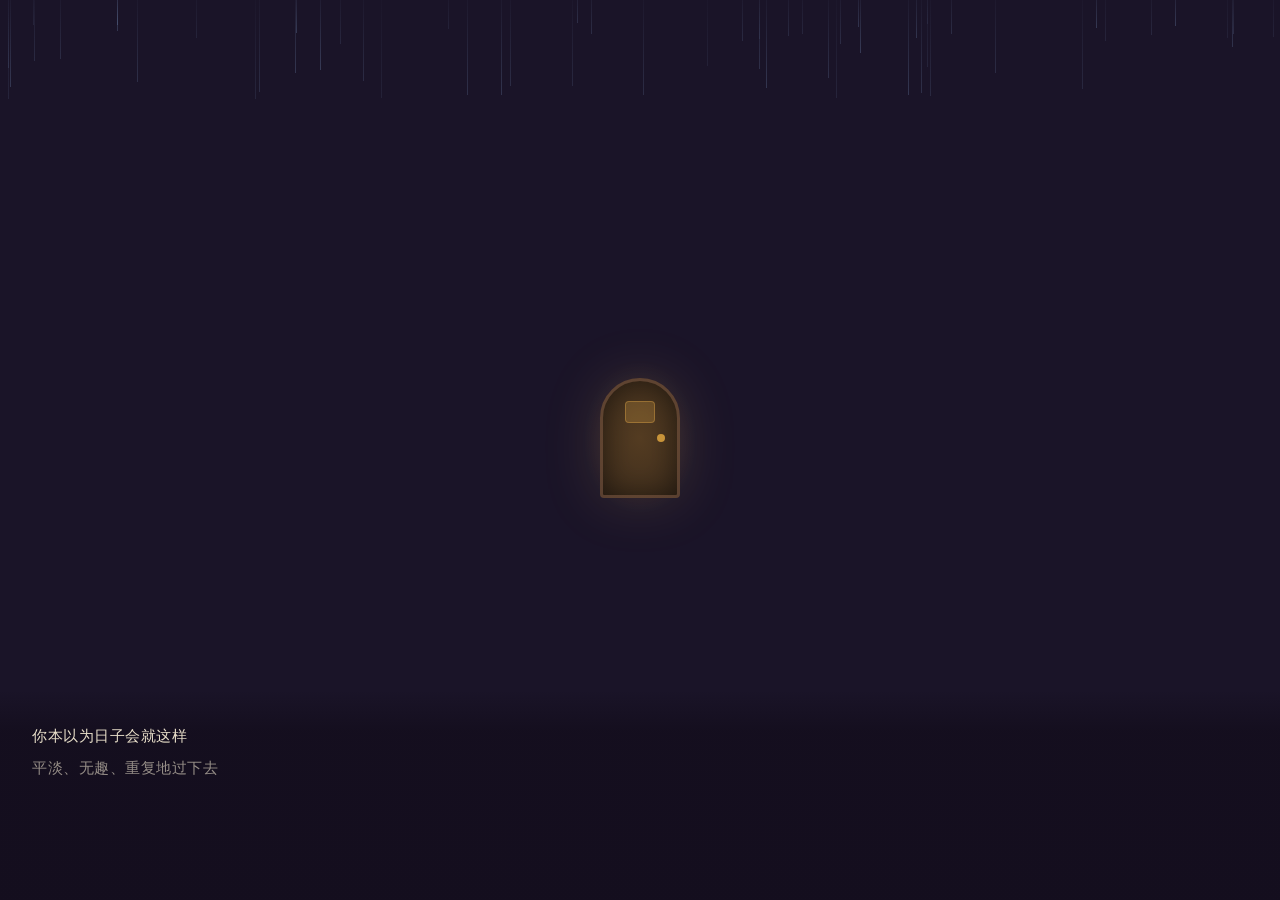
==== commit 580df8fd: "6.9" ====
--- a/index.html
+++ b/index.html
@@ -99,7 +99,8 @@
         <div class="ht-date" id="ht-date"></div>
       </div>
       <div class="task-add-row home-task-add">
-        <input class="task-inp" id="home-task-inp" type="text" placeholder="添加今日任务，完成+2🪙…">
+        <input class="task-inp" id="home-task-inp" type="text" placeholder="添加今日任务">
+        <input class="task-time-inp" id="home-task-time" type="time" aria-label="待办时间">
         <button class="task-add-btn" type="button" data-action="add-home-task">添加</button>
       </div>
       <div class="task-list" id="home-task-list">
@@ -593,7 +594,8 @@
         </div>
         <div class="cal-days" id="cal-days"></div>
         <div class="task-add-row">
-          <input class="task-inp" id="task-inp" type="text" placeholder="添加今日任务…">
+          <input class="task-inp" id="task-inp" type="text" placeholder="添加今日任务">
+          <input class="task-time-inp" id="task-time" type="time" aria-label="待办时间">
           <button class="task-add-btn" type="button" data-action="add-task">添加</button>
         </div>
         <div class="task-list" id="task-list"></div>
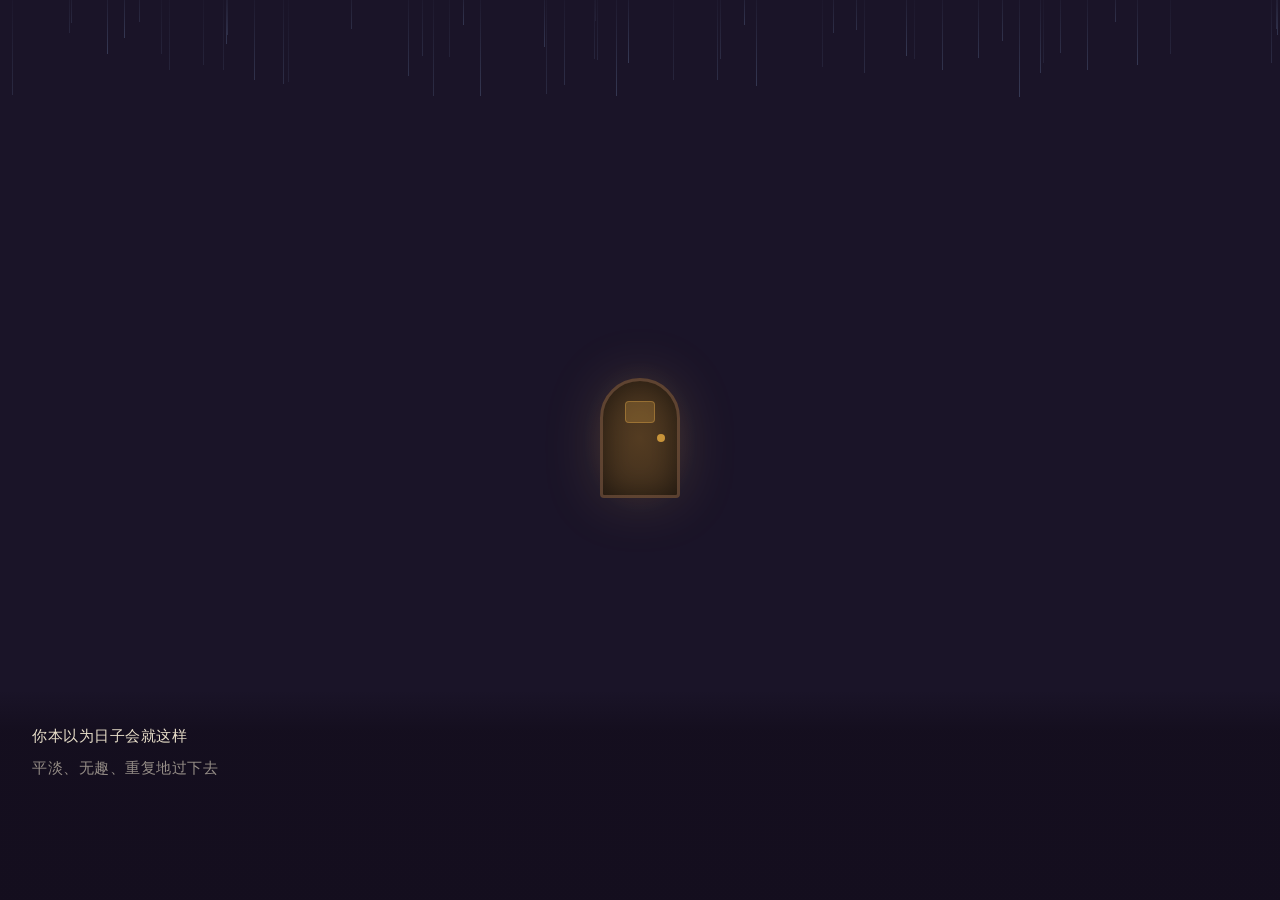
==== commit 536e885d: "6.10" ====
--- a/index.html
+++ b/index.html
@@ -7,7 +7,7 @@
   <title>拾猫记 · 有猫在就不一样</title>
   <link rel="preload" href="./assets/fonts/ZCOOL-KuaiLe-Regular.woff2" as="font" type="font/woff2" crossorigin>
   <link rel="preload" href="./assets/fonts/Nunito-700.woff2" as="font" type="font/woff2" crossorigin>
-  <link rel="preload" href="./assets/images/background.webp" as="image" type="image/webp">
+  <link rel="preload" href="./assets/images/living-room.webp" as="image" type="image/webp">
   <link rel="preload" href="./assets/images/orange1.webp" as="image" type="image/webp">
   <link rel="stylesheet" href="./styles/main.css">
 </head>
@@ -59,7 +59,7 @@
         <div class="time-sub" id="time-sub">今天也要好好过 ·͜·</div>
       </div>
       <div class="coin-chip">
-        <span class="coin-icon">★</span>
+        <span class="coin-icon" aria-hidden="true">🪙</span>
         <span class="coin-val" id="coin-display">50</span>
       </div>
     </div>
@@ -100,21 +100,29 @@
       </div>
       <div class="task-add-row home-task-add">
         <input class="task-inp" id="home-task-inp" type="text" placeholder="添加今日任务">
-        <input class="task-time-inp" id="home-task-time" type="time" aria-label="待办时间">
+        <label class="task-time-field" for="home-task-time">
+          <input class="task-time-inp" id="home-task-time" type="time" aria-label="待办时间">
+          <span class="task-time-text" data-time-label-for="home-task-time">时间</span>
+          <span class="task-time-clock" aria-hidden="true"></span>
+        </label>
         <button class="task-add-btn" type="button" data-action="add-home-task">添加</button>
       </div>
       <div class="task-list" id="home-task-list">
         <!-- 主页任务列表 -->
       </div>
-      <!-- 移动到此：主页最近闹钟列表 -->
+      <!-- 首页轻量提醒入口 -->
       <div id="home-alarm-wrap" class="home-alarm-wrap">
         <div class="home-alarm-head">
           <span class="home-alarm-icon">⏰</span>
           <span class="home-alarm-title">闹钟</span>
         </div>
-        <div id="home-alarm-list" class="home-alarm-list">
-          <!-- 闹钟列表将渲染在此 -->
-        </div>
+        <button class="home-alarm-card" id="home-alarm-card" type="button" data-action="open-modal" data-modal="alarm">
+          <span class="home-alarm-info">
+            <span class="home-alarm-primary" id="home-alarm-primary">今日还没有闹钟</span>
+            <span class="home-alarm-sub" id="home-alarm-sub">让猫咪提醒你重要时刻</span>
+          </span>
+          <span class="home-alarm-action" id="home-alarm-action">设置</span>
+        </button>
       </div>
     </div>
 
@@ -154,15 +162,19 @@
 
     <!-- FEED -->
     <div class="ipanel" id="ip-feed">
+      <div class="interaction-cat-stage">
+        <img id="cat-feed-img" class="interaction-cat-img" src="./assets/images/orange1.webp" alt="等待喂食的小猫">
+        <div class="interaction-cat-copy">从库存里挑一份食物，喂完会消耗 1 份</div>
+      </div>
       <div class="food-grid">
         <div class="food-card" role="button" tabindex="0" data-action="feed" data-item="fish">
           <div class="fc-icon">🐟</div>
           <div class="fc-name">小鱼干</div>
-          <div class="fc-desc">猫咪最爱的零食，随时可以给</div>
+          <div class="fc-desc">猫咪最爱的随身零食</div>
           <div class="fc-bottom">
-            <span class="fc-price">免费</span>
+            <span class="fc-use">消耗 1 份</span>
             <span class="fc-aff">+5 ♥</span>
-            <span id="fst-fish" class="fc-stock">库存:3</span>
+            <span id="fst-fish" class="fc-stock">库存 3</span>
           </div>
         </div>
         <div class="food-card" role="button" tabindex="0" data-action="feed" data-item="milk">
@@ -170,9 +182,9 @@
           <div class="fc-name">猫用牛奶</div>
           <div class="fc-desc">无乳糖配方，对猫咪友好</div>
           <div class="fc-bottom">
-            <span class="fc-price">免费</span>
+            <span class="fc-use">消耗 1 份</span>
             <span class="fc-aff">+3 ♥</span>
-            <span id="fst-milk" class="fc-stock">库存:2</span>
+            <span id="fst-milk" class="fc-stock">库存 2</span>
           </div>
         </div>
         <div class="food-card" role="button" tabindex="0" data-action="feed" data-item="treat">
@@ -180,9 +192,9 @@
           <div class="fc-name">猫咪零食</div>
           <div class="fc-desc">特殊配方，猫咪超级喜欢</div>
           <div class="fc-bottom">
-            <span class="fc-price">5🪙</span>
+            <span class="fc-use">消耗 1 份</span>
             <span class="fc-aff">+4 ♥</span>
-            <span id="fst-treat" class="fc-empty">库存:0</span>
+            <span id="fst-treat" class="fc-stock">库存 0</span>
           </div>
         </div>
         <div class="food-card" role="button" tabindex="0" data-action="feed" data-item="cake">
@@ -190,9 +202,9 @@
           <div class="fc-name">生日蛋糕</div>
           <div class="fc-desc">特别的日子用，满满爱意</div>
           <div class="fc-bottom">
-            <span class="fc-price">20🪙</span>
+            <span class="fc-use">消耗 1 份</span>
             <span class="fc-aff">+10 ♥</span>
-            <span id="fst-cake" class="fc-empty">库存:0</span>
+            <span id="fst-cake" class="fc-stock">库存 0</span>
           </div>
         </div>
       </div>
@@ -200,27 +212,31 @@
 
     <!-- PLAY -->
     <div class="ipanel" id="ip-play">
+      <div class="interaction-cat-stage">
+        <img id="cat-play-img" class="interaction-cat-img" src="./assets/images/orange1.webp" alt="准备玩耍的小猫">
+        <div class="interaction-cat-copy">选择一个玩具，猫咪会跟着你一起玩</div>
+      </div>
       <div class="play-grid">
         <div class="play-card" role="button" tabindex="0" data-action="play" data-item="ball">
           <div class="pc-icon">🎾</div>
           <div class="pc-name">扔球玩耍</div>
           <div class="pc-need">消耗 1 网球</div>
           <div class="pc-aff">好感 +4 ♥</div>
-          <div id="pst-ball" class="pc-stock">库存:1</div>
+          <div id="pst-ball" class="pc-stock">库存 1</div>
         </div>
         <div class="play-card" role="button" tabindex="0" data-action="play" data-item="yarn">
           <div class="pc-icon">🧶</div>
           <div class="pc-name">追毛线球</div>
           <div class="pc-need">消耗 1 毛线球</div>
           <div class="pc-aff">好感 +3 ♥</div>
-          <div id="pst-yarn" class="pc-stock">库存:0</div>
+          <div id="pst-yarn" class="pc-stock">库存 0</div>
         </div>
         <div class="play-card" role="button" tabindex="0" data-action="play" data-item="laser">
-          <div class="pc-icon">🔴</div>
+          <div class="pc-icon laser-glyph" aria-hidden="true"></div>
           <div class="pc-name">激光笔逗猫</div>
           <div class="pc-need">消耗 1 激光笔</div>
           <div class="pc-aff">好感 +6 ♥</div>
-          <div id="pst-laser" class="pc-stock">库存:0</div>
+          <div id="pst-laser" class="pc-stock">库存 0</div>
         </div>
         <div class="play-card" role="button" tabindex="0" data-action="play" data-item="free">
           <div class="pc-icon">✋</div>
@@ -244,31 +260,31 @@
         <div class="fci">📖</div>
         <div class="fcn">专注阅读</div>
         <div class="fcd">设定读书时间，<br>完成后解锁专属互动</div>
-        <div class="fce">🪙 每25分钟 +10</div>
+        <div class="fce"><span class="coin-icon coin-icon-sm" aria-hidden="true">🪙</span> 每25分钟 +10</div>
+      </div>
+      <div class="feat-card tone-calendar" role="button" tabindex="0" data-action="open-modal" data-modal="calendar">
+        <div class="fci">📅</div>
+        <div class="fcn">日历行程</div>
+        <div class="fcd">记录每日计划，<br>不错过生活的细节</div>
+        <div class="fce"><span class="coin-icon coin-icon-sm" aria-hidden="true">🪙</span> 完成任务 +2</div>
       </div>
       <div class="feat-card tone-music" role="button" tabindex="0" data-action="open-modal" data-modal="music">
         <div class="fci">🎵</div>
         <div class="fcn">轻音乐</div>
         <div class="fcd">舒缓的旋律，<br>让猫咪也放松下来</div>
-        <div class="fce">🪙 每30分钟 +5</div>
+        <div class="fce"><span class="coin-icon coin-icon-sm" aria-hidden="true">🪙</span> 每30分钟 +5</div>
       </div>
       <div class="feat-card tone-alarm" role="button" tabindex="0" data-action="open-modal" data-modal="alarm">
         <div class="fci">⏰</div>
-        <div class="fcn">智能闹钟</div>
+        <div class="fcn">闹钟</div>
         <div class="fcd">让猫咪在清晨<br>温柔地叫醒你</div>
-        <div class="fce">🪙 按时起床 +5</div>
-      </div>
-      <div class="feat-card tone-calendar" role="button" tabindex="0" data-action="open-modal" data-modal="calendar">
-        <div class="fci">📅</div>
-        <div class="fcn">日历行程</div>
-        <div class="fcd">记录每日计划，<br>不错过生活的细节</div>
-        <div class="fce">🪙 完成任务 +2</div>
+        <div class="fce"><span class="coin-icon coin-icon-sm" aria-hidden="true">🪙</span> 按时起床 +5</div>
       </div>
       <div class="feat-card tone-notes" role="button" tabindex="0" data-action="open-modal" data-modal="notes">
         <div class="fci">📝</div>
         <div class="fcn">灵感笔记</div>
         <div class="fcd">把那些一闪而过的<br>念头记下来</div>
-        <div class="fce">🪙 每次保存 +2</div>
+        <div class="fce"><span class="coin-icon coin-icon-sm" aria-hidden="true">🪙</span> 每次保存 +2</div>
       </div>
       <div class="feat-card tone-sleep" role="button" tabindex="0" data-action="toast" data-message="🌙 睡眠助手即将到来～">
         <div class="fci">🌙</div>
@@ -285,7 +301,7 @@
   <div class="screen" id="s-shop">
     <div class="shop-header">
       <div class="shop-h1">喵喵商店</div>
-      <div class="shop-wallet">🪙 <span id="shop-coins">50</span></div>
+      <div class="shop-wallet"><span class="coin-icon coin-icon-sm" aria-hidden="true">🪙</span> <span id="shop-coins">50</span></div>
     </div>
     <div class="shop-sub">用日常积累的代币，换取与猫咪的美好时光</div>
 
@@ -295,25 +311,25 @@
         <div class="shop-card" role="button" tabindex="0" data-action="buy" data-item="fish" data-cost="5" data-qty="3" data-inv="fish">
           <div class="sci">🐟</div>
           <div class="scn">小鱼干 ×3</div>
-          <div class="scp">🪙 5</div>
+          <div class="scp"><span class="coin-icon coin-icon-sm" aria-hidden="true">🪙</span> 5</div>
           <div class="scs">已有:<span id="si-fish">3</span></div>
         </div>
         <div class="shop-card" role="button" tabindex="0" data-action="buy" data-item="milk" data-cost="8" data-qty="2" data-inv="milk">
           <div class="sci">🥛</div>
           <div class="scn">猫用牛奶 ×2</div>
-          <div class="scp">🪙 8</div>
+          <div class="scp"><span class="coin-icon coin-icon-sm" aria-hidden="true">🪙</span> 8</div>
           <div class="scs">已有:<span id="si-milk">2</span></div>
         </div>
         <div class="shop-card" role="button" tabindex="0" data-action="buy" data-item="treat" data-cost="12" data-qty="2" data-inv="treat">
           <div class="sci">🍬</div>
           <div class="scn">猫咪零食 ×2</div>
-          <div class="scp">🪙 12</div>
+          <div class="scp"><span class="coin-icon coin-icon-sm" aria-hidden="true">🪙</span> 12</div>
           <div class="scs">已有:<span id="si-treat">0</span></div>
         </div>
         <div class="shop-card" role="button" tabindex="0" data-action="buy" data-item="cake" data-cost="20" data-qty="1" data-inv="cake">
           <div class="sci">🎂</div>
           <div class="scn">生日蛋糕</div>
-          <div class="scp">🪙 20</div>
+          <div class="scp"><span class="coin-icon coin-icon-sm" aria-hidden="true">🪙</span> 20</div>
           <div class="scs">已有:<span id="si-cake">0</span></div>
         </div>
       </div>
@@ -325,19 +341,19 @@
         <div class="shop-card" role="button" tabindex="0" data-action="buy" data-item="ball" data-cost="10" data-qty="2" data-inv="ball">
           <div class="sci">🎾</div>
           <div class="scn">网球 ×2</div>
-          <div class="scp">🪙 10</div>
+          <div class="scp"><span class="coin-icon coin-icon-sm" aria-hidden="true">🪙</span> 10</div>
           <div class="scs">已有:<span id="si-ball">1</span></div>
         </div>
         <div class="shop-card" role="button" tabindex="0" data-action="buy" data-item="yarn" data-cost="8" data-qty="2" data-inv="yarn">
           <div class="sci">🧶</div>
           <div class="scn">毛线球 ×2</div>
-          <div class="scp">🪙 8</div>
+          <div class="scp"><span class="coin-icon coin-icon-sm" aria-hidden="true">🪙</span> 8</div>
           <div class="scs">已有:<span id="si-yarn">0</span></div>
         </div>
         <div class="shop-card" role="button" tabindex="0" data-action="buy" data-item="laser" data-cost="15" data-qty="1" data-inv="laser">
-          <div class="sci">🔴</div>
+          <div class="sci laser-glyph" aria-hidden="true"></div>
           <div class="scn">激光笔</div>
-          <div class="scp">🪙 15</div>
+          <div class="scp"><span class="coin-icon coin-icon-sm" aria-hidden="true">🪙</span> 15</div>
           <div class="scs">已有:<span id="si-laser">0</span></div>
         </div>
       </div>
@@ -349,19 +365,19 @@
         <div class="shop-card" role="button" tabindex="0" data-action="buy" data-item="bow" data-cost="30" data-qty="1" data-inv="bow">
           <div class="sci">🎀</div>
           <div class="scn">蝴蝶结</div>
-          <div class="scp">🪙 30</div>
+          <div class="scp"><span class="coin-icon coin-icon-sm" aria-hidden="true">🪙</span> 30</div>
           <div class="scs">已有:<span id="si-bow">0</span></div>
         </div>
         <div class="shop-card" role="button" tabindex="0" data-action="buy" data-item="crown" data-cost="50" data-qty="1" data-inv="crown">
           <div class="sci">👑</div>
           <div class="scn">猫咪皇冠</div>
-          <div class="scp">🪙 50</div>
+          <div class="scp"><span class="coin-icon coin-icon-sm" aria-hidden="true">🪙</span> 50</div>
           <div class="scs">已有:<span id="si-crown">0</span></div>
         </div>
         <div class="shop-card" role="button" tabindex="0" data-action="buy" data-item="bed" data-cost="40" data-qty="1" data-inv="bed">
           <div class="sci">🛏</div>
           <div class="scn">豪华猫窝</div>
-          <div class="scp">🪙 40</div>
+          <div class="scp"><span class="coin-icon coin-icon-sm" aria-hidden="true">🪙</span> 40</div>
           <div class="scs">已有:<span id="si-bed">0</span></div>
         </div>
       </div>
@@ -444,41 +460,31 @@
   <nav id="nav">
     <button class="nb on" id="nb-home" type="button" data-action="switch-screen" data-screen="home">
       <div class="ni">
-        <svg viewBox="0 0 24 24" fill="currentColor" width="22" height="22">
-          <path d="M10 20v-6h4v6h5v-8h3L12 3 2 12h3v8z" />
-        </svg>
+        <img class="nav-cat-icon" src="./assets/images/shouye-nav.png" alt="" aria-hidden="true">
       </div>
       <div class="nl">首页</div>
     </button>
     <button class="nb" id="nb-interact" type="button" data-action="switch-screen" data-screen="interact">
       <div class="ni">
-        <svg viewBox="0 0 24 24" fill="none" stroke="currentColor" stroke-width="2" width="22" height="22">
-          <path
-            d="M20.84 4.61a5.5 5.5 0 00-7.78 0L12 5.67l-1.06-1.06a5.5 5.5 0 00-7.78 7.78l1.06 1.06L12 21.23l7.78-7.78 1.06-1.06a5.5 5.5 0 000-7.78z" />
-        </svg>
+        <img class="nav-cat-icon" src="./assets/images/hudong-nav.png" alt="" aria-hidden="true">
       </div>
       <div class="nl">互动</div>
     </button>
-    <button class="nb-center" id="nb-center" type="button" data-action="switch-screen" data-screen="feat">
-      <svg viewBox="0 0 24 24" fill="none" stroke="white" stroke-width="2.5" width="26" height="26">
-        <circle cx="12" cy="12" r="10" />
-        <line x1="12" y1="8" x2="12" y2="16" />
-        <line x1="8" y1="12" x2="16" y2="12" />
-      </svg>
+    <button class="nb" id="nb-center" type="button" data-action="switch-screen" data-screen="feat">
+      <div class="ni">
+        <img class="nav-cat-icon" src="./assets/images/gongneng-nav.png" alt="" aria-hidden="true">
+      </div>
+      <div class="nl">功能</div>
     </button>
     <button class="nb" id="nb-shop" type="button" data-action="switch-screen" data-screen="shop">
       <div class="ni">
-        <svg viewBox="0 0 24 24" fill="none" stroke="currentColor" stroke-width="2" width="22" height="22">
-          <path d="M6 2L3 6v14a2 2 0 002 2h14a2 2 0 002-2V6l-3-4zM3 6h18M16 10a4 4 0 01-8 0" />
-        </svg>
+        <img class="nav-cat-icon" src="./assets/images/shangdian-nav.png" alt="" aria-hidden="true">
       </div>
       <div class="nl">商店</div>
     </button>
     <button class="nb" id="nb-cust" type="button" data-action="switch-screen" data-screen="cust">
       <div class="ni">
-        <svg viewBox="0 0 24 24" fill="none" stroke="currentColor" stroke-width="2" width="22" height="22">
-          <path d="M12 20h9M16.5 3.5a2.121 2.121 0 013 3L7 19l-4 1 1-4L16.5 3.5z" />
-        </svg>
+        <img class="nav-cat-icon" src="./assets/images/zidingyi-nav.png" alt="" aria-hidden="true">
       </div>
       <div class="nl">自定义</div>
     </button>
@@ -507,7 +513,7 @@
           <div class="timer-num" id="timer-display">25:00</div>
           <div class="timer-lbl">专注计时中 · 猫咪也在陪你</div>
         </div>
-        <div class="timer-note" id="timer-note">完成后获得 🪙 10 代币</div>
+        <div class="timer-note" id="timer-note">完成后获得 <span class="coin-icon coin-icon-sm" aria-hidden="true">🪙</span> 10 代币</div>
         <div class="timer-btns">
           <button class="tbtn tbtn-reset" type="button" data-action="reset-timer">重置</button>
           <button class="tbtn tbtn-start" id="timer-btn" type="button" data-action="toggle-timer">开始</button>
@@ -551,7 +557,7 @@
     <div class="msheet">
       <div class="mhandle"></div>
       <div class="mhead">
-        <div class="mtitle">⏰ 智能闹钟</div>
+        <div class="mtitle">⏰ 闹钟</div>
         <button class="mclose" type="button" data-action="close-modal" data-modal="alarm">✕</button>
       </div>
       <div class="mbody">
@@ -595,7 +601,11 @@
         <div class="cal-days" id="cal-days"></div>
         <div class="task-add-row">
           <input class="task-inp" id="task-inp" type="text" placeholder="添加今日任务">
-          <input class="task-time-inp" id="task-time" type="time" aria-label="待办时间">
+          <label class="task-time-field" for="task-time">
+            <input class="task-time-inp" id="task-time" type="time" aria-label="待办时间">
+            <span class="task-time-text" data-time-label-for="task-time">时间</span>
+            <span class="task-time-clock" aria-hidden="true"></span>
+          </label>
           <button class="task-add-btn" type="button" data-action="add-task">添加</button>
         </div>
         <div class="task-list" id="task-list"></div>
@@ -615,7 +625,7 @@
         <textarea class="note-ta" id="note-ta" placeholder="今天和小橘一起……&#10;把那些一闪而过的念头记下来吧"></textarea>
         <div class="note-footer">
           <div class="note-wc" id="note-wc">0 字</div>
-          <button class="note-save" type="button" data-action="save-note">💾 保存 (+2🪙)</button>
+          <button class="note-save" type="button" data-action="save-note">💾 保存 (+2<span class="coin-icon coin-icon-sm" aria-hidden="true">🪙</span>)</button>
         </div>
       </div>
     </div>
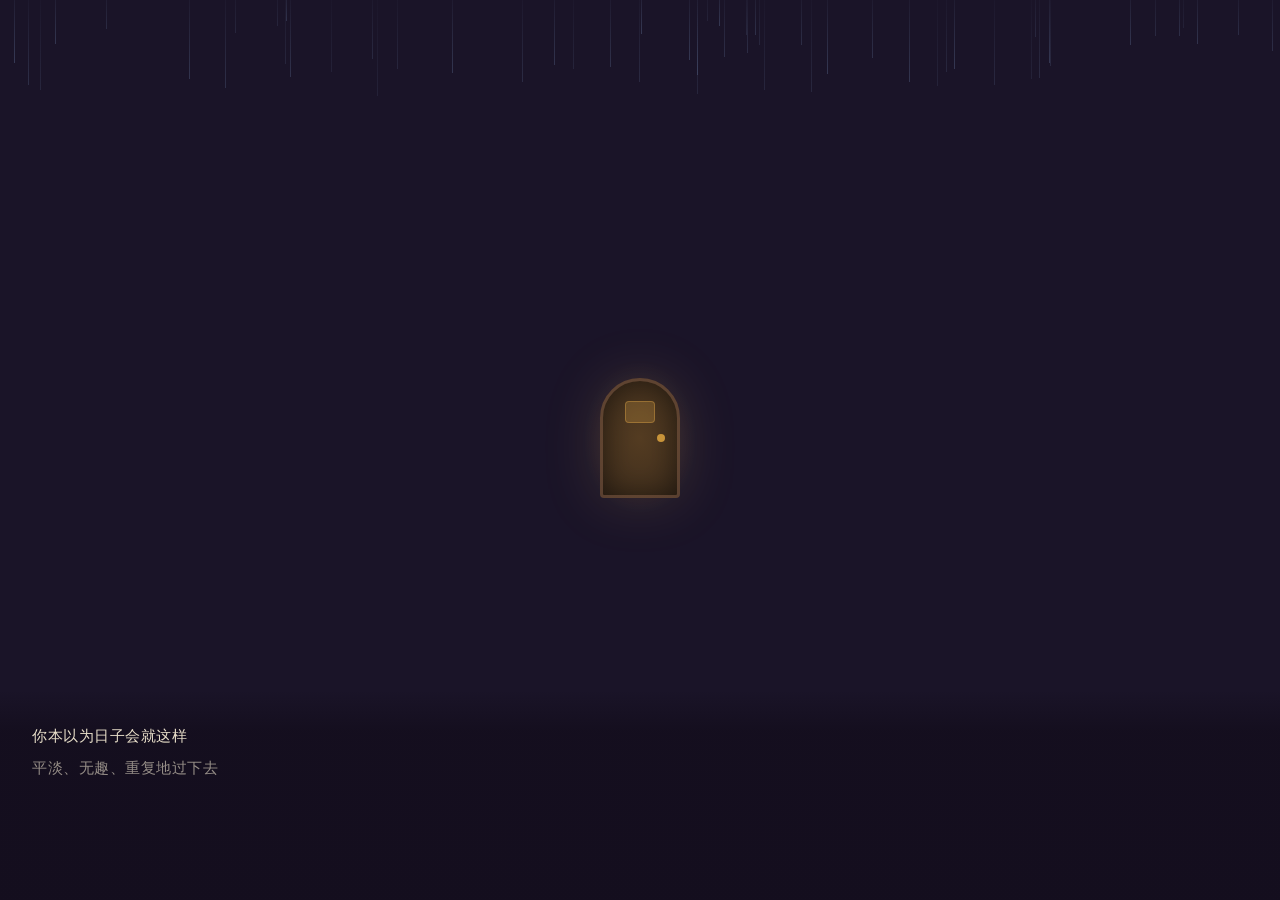
==== commit 07b6f5d9: "6.16" ====
--- a/index.html
+++ b/index.html
@@ -164,6 +164,7 @@
     <div class="ipanel" id="ip-feed">
       <div class="interaction-cat-stage">
         <img id="cat-feed-img" class="interaction-cat-img" src="./assets/images/orange1.webp" alt="等待喂食的小猫">
+        <div id="feed-enjoy-effects" class="interaction-effect-layer" aria-hidden="true"></div>
         <div class="interaction-cat-copy">从库存里挑一份食物，喂完会消耗 1 份</div>
       </div>
       <div class="food-grid">
@@ -214,6 +215,7 @@
     <div class="ipanel" id="ip-play">
       <div class="interaction-cat-stage">
         <img id="cat-play-img" class="interaction-cat-img" src="./assets/images/orange1.webp" alt="准备玩耍的小猫">
+        <div id="play-enjoy-effects" class="interaction-effect-layer" aria-hidden="true"></div>
         <div class="interaction-cat-copy">选择一个玩具，猫咪会跟着你一起玩</div>
       </div>
       <div class="play-grid">
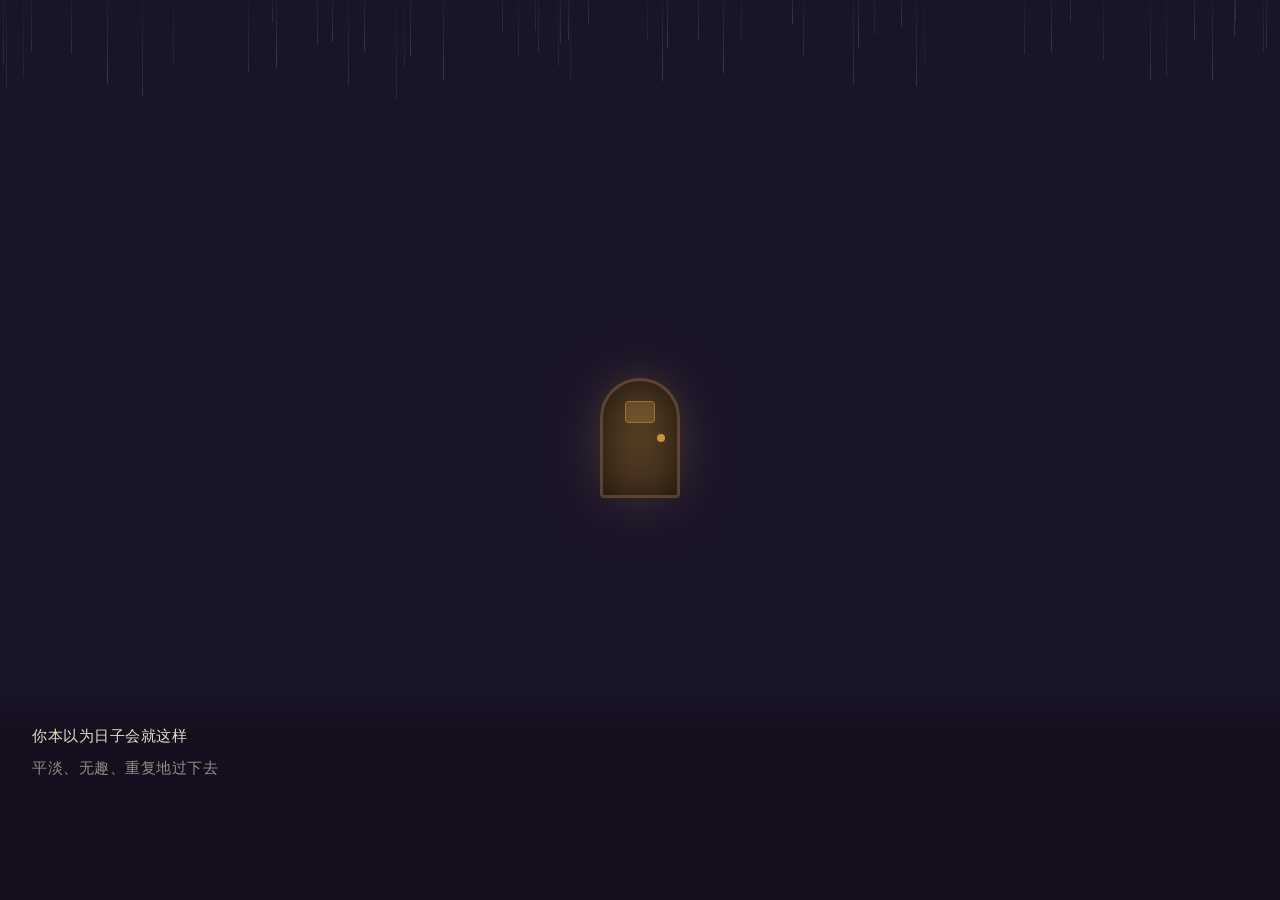
==== commit df87ba0d: "6.116" ====
--- a/index.html
+++ b/index.html
@@ -173,8 +173,8 @@
           <div class="fc-name">小鱼干</div>
           <div class="fc-desc">猫咪最爱的随身零食</div>
           <div class="fc-bottom">
-            <span class="fc-use">消耗 1 份</span>
-            <span class="fc-aff">+5 ♥</span>
+            <span class="fc-aff">喂食后：好感 +5 ♥</span>
+            <span class="fc-use">消耗库存：1 份</span>
             <span id="fst-fish" class="fc-stock">库存 3</span>
           </div>
         </div>
@@ -183,8 +183,8 @@
           <div class="fc-name">猫用牛奶</div>
           <div class="fc-desc">无乳糖配方，对猫咪友好</div>
           <div class="fc-bottom">
-            <span class="fc-use">消耗 1 份</span>
-            <span class="fc-aff">+3 ♥</span>
+            <span class="fc-aff">喂食后：好感 +3 ♥</span>
+            <span class="fc-use">消耗库存：1 份</span>
             <span id="fst-milk" class="fc-stock">库存 2</span>
           </div>
         </div>
@@ -193,8 +193,8 @@
           <div class="fc-name">猫咪零食</div>
           <div class="fc-desc">特殊配方，猫咪超级喜欢</div>
           <div class="fc-bottom">
-            <span class="fc-use">消耗 1 份</span>
-            <span class="fc-aff">+4 ♥</span>
+            <span class="fc-aff">喂食后：好感 +4 ♥</span>
+            <span class="fc-use">消耗库存：1 份</span>
             <span id="fst-treat" class="fc-stock">库存 0</span>
           </div>
         </div>
@@ -203,8 +203,8 @@
           <div class="fc-name">生日蛋糕</div>
           <div class="fc-desc">特别的日子用，满满爱意</div>
           <div class="fc-bottom">
-            <span class="fc-use">消耗 1 份</span>
-            <span class="fc-aff">+10 ♥</span>
+            <span class="fc-aff">喂食后：好感 +10 ♥</span>
+            <span class="fc-use">消耗库存：1 份</span>
             <span id="fst-cake" class="fc-stock">库存 0</span>
           </div>
         </div>
@@ -432,16 +432,6 @@
         <button class="sz-btn" type="button" data-action="set-size" data-size="small">🐱 小猫咪</button>
         <button class="sz-btn on" type="button" data-action="set-size" data-size="medium">😸 正常</button>
         <button class="sz-btn" type="button" data-action="set-size" data-size="large">😻 肥宅猫</button>
-      </div>
-    </div>
-
-    <div class="cust-card">
-      <div class="cc-title">🔊 配音风格</div>
-      <div class="voice-row">
-        <button class="vc-btn on" type="button" data-action="set-voice" data-voice="cute">🌸 软萌</button>
-        <button class="vc-btn" type="button" data-action="set-voice" data-voice="cool">😎 傲娇</button>
-        <button class="vc-btn" type="button" data-action="set-voice" data-voice="baby">👶 幼猫</button>
-        <button class="vc-btn" type="button" data-action="set-voice" data-voice="wise">🧙 老猫</button>
       </div>
     </div>
 
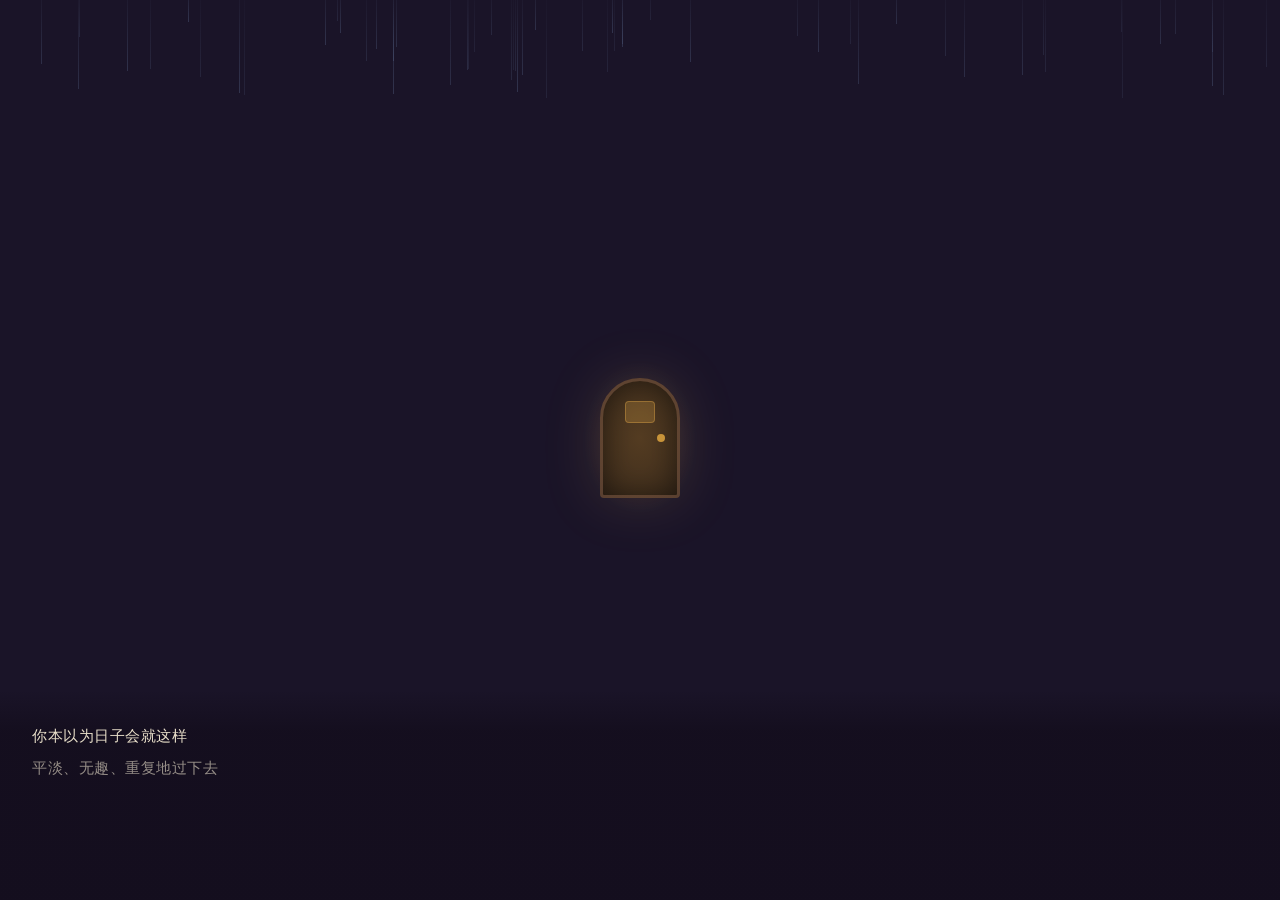
==== commit ea83e43b: "6.16" ====
--- a/index.html
+++ b/index.html
@@ -393,7 +393,7 @@
     <div class="cust-h1">自定义你的猫咪</div>
 
     <div class="cust-card">
-      <div class="cc-title">👀 预览</div>
+      <div class="cc-title">预览</div>
       <div class="cat-preview-center">
         <img id="cat-preview" src="./assets/images/orange1.webp" alt="猫咪预览">
       </div>
@@ -404,7 +404,7 @@
     </div>
 
     <div class="cust-card">
-      <div class="cc-title">🐱 猫咪品种</div>
+      <div class="cc-title">猫咪品种</div>
       <div class="swatch-row" id="breed-swatches">
         <div class="swatch-wrap" role="button" tabindex="0" data-action="set-breed" data-breed="orange">
           <div class="swatch swatch-orange"></div>
@@ -427,7 +427,7 @@
 
 
     <div class="cust-card">
-      <div class="cc-title">📏 体型</div>
+      <div class="cc-title">体型</div>
       <div class="size-row">
         <button class="sz-btn" type="button" data-action="set-size" data-size="small">🐱 小猫咪</button>
         <button class="sz-btn on" type="button" data-action="set-size" data-size="medium">😸 正常</button>
